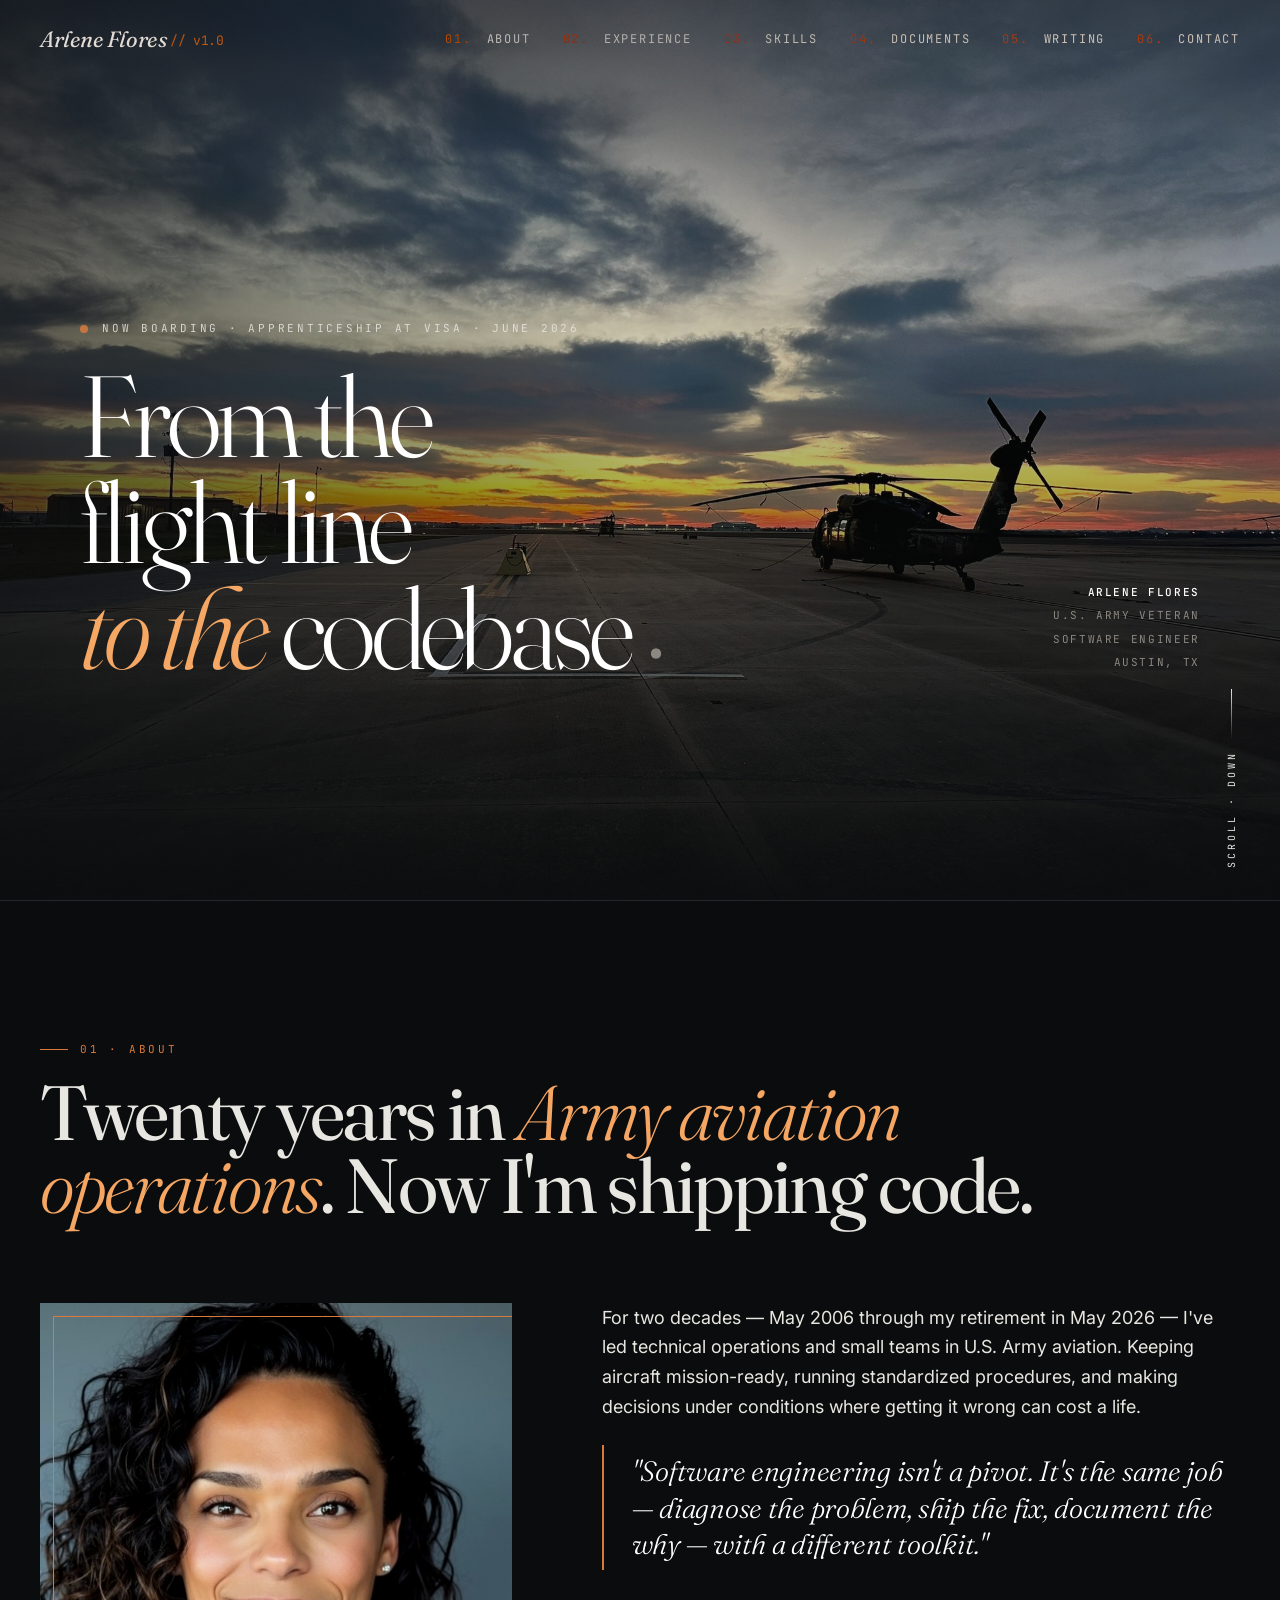
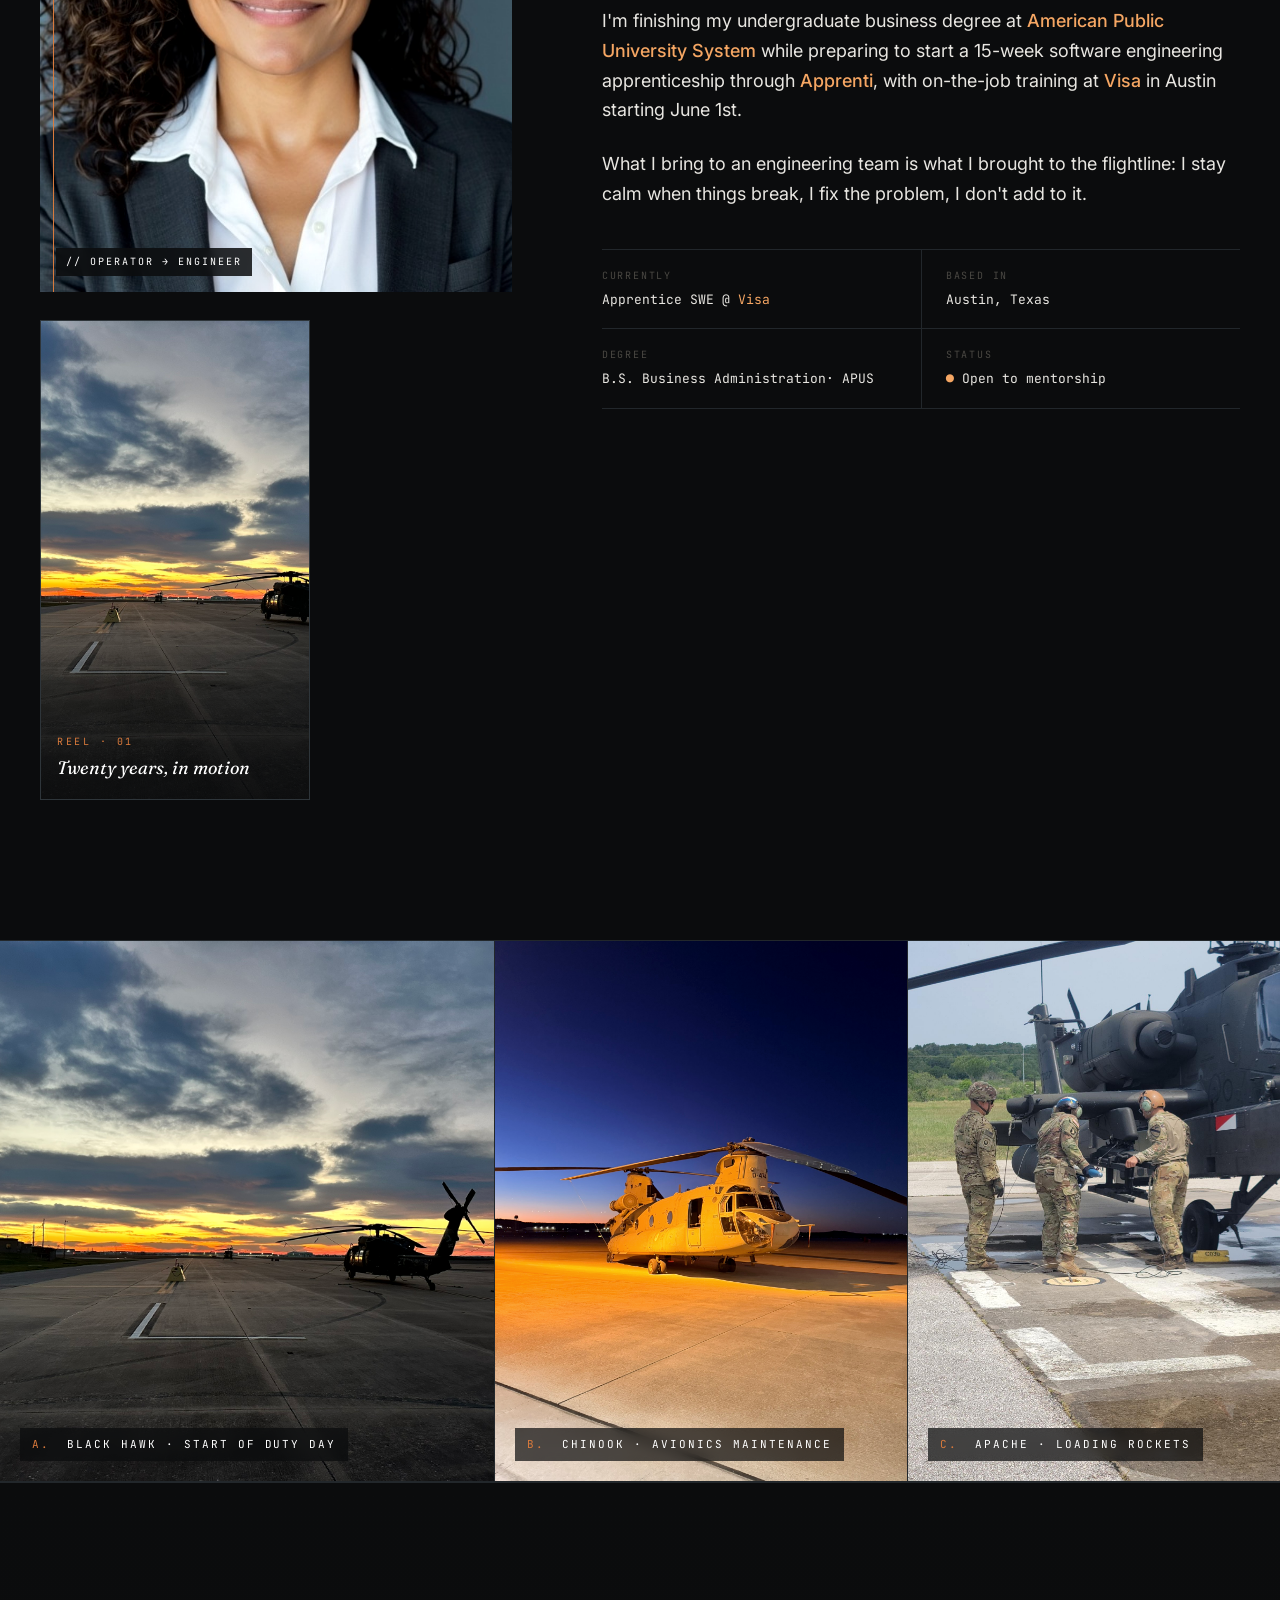
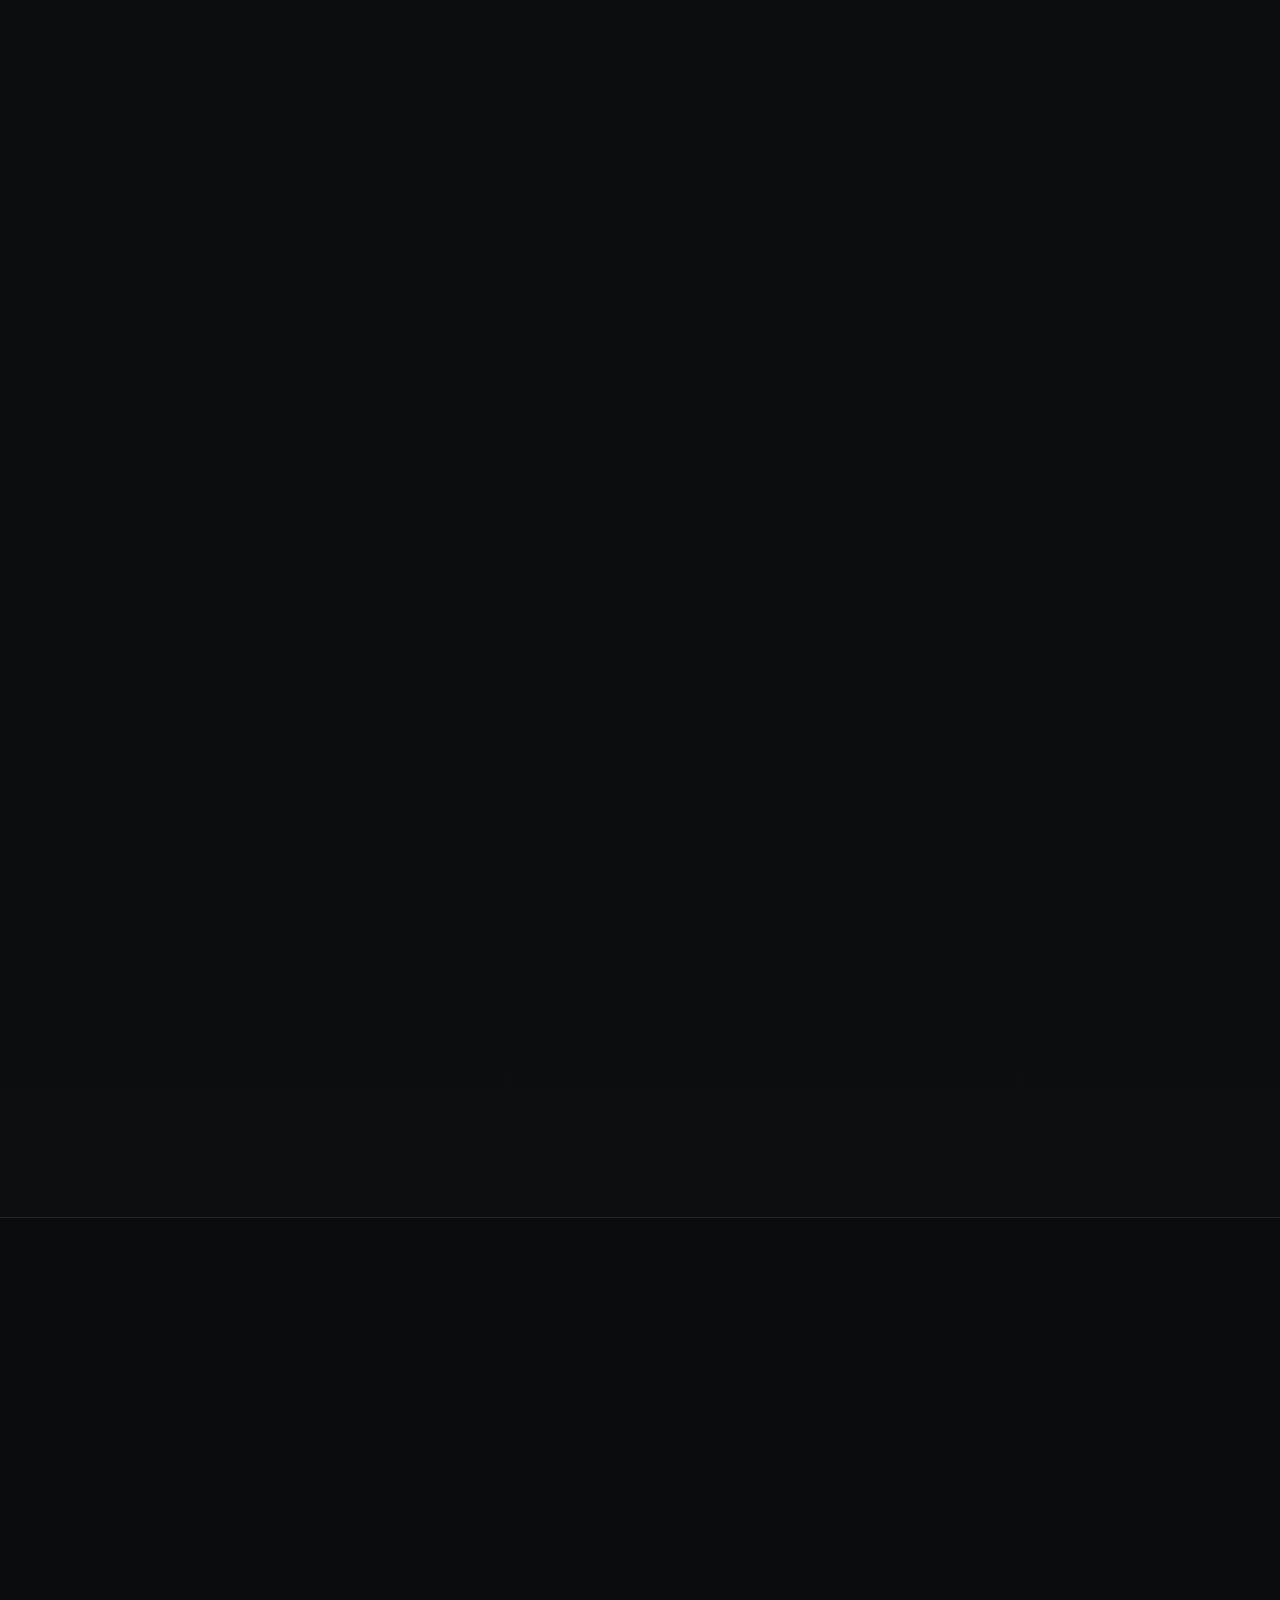
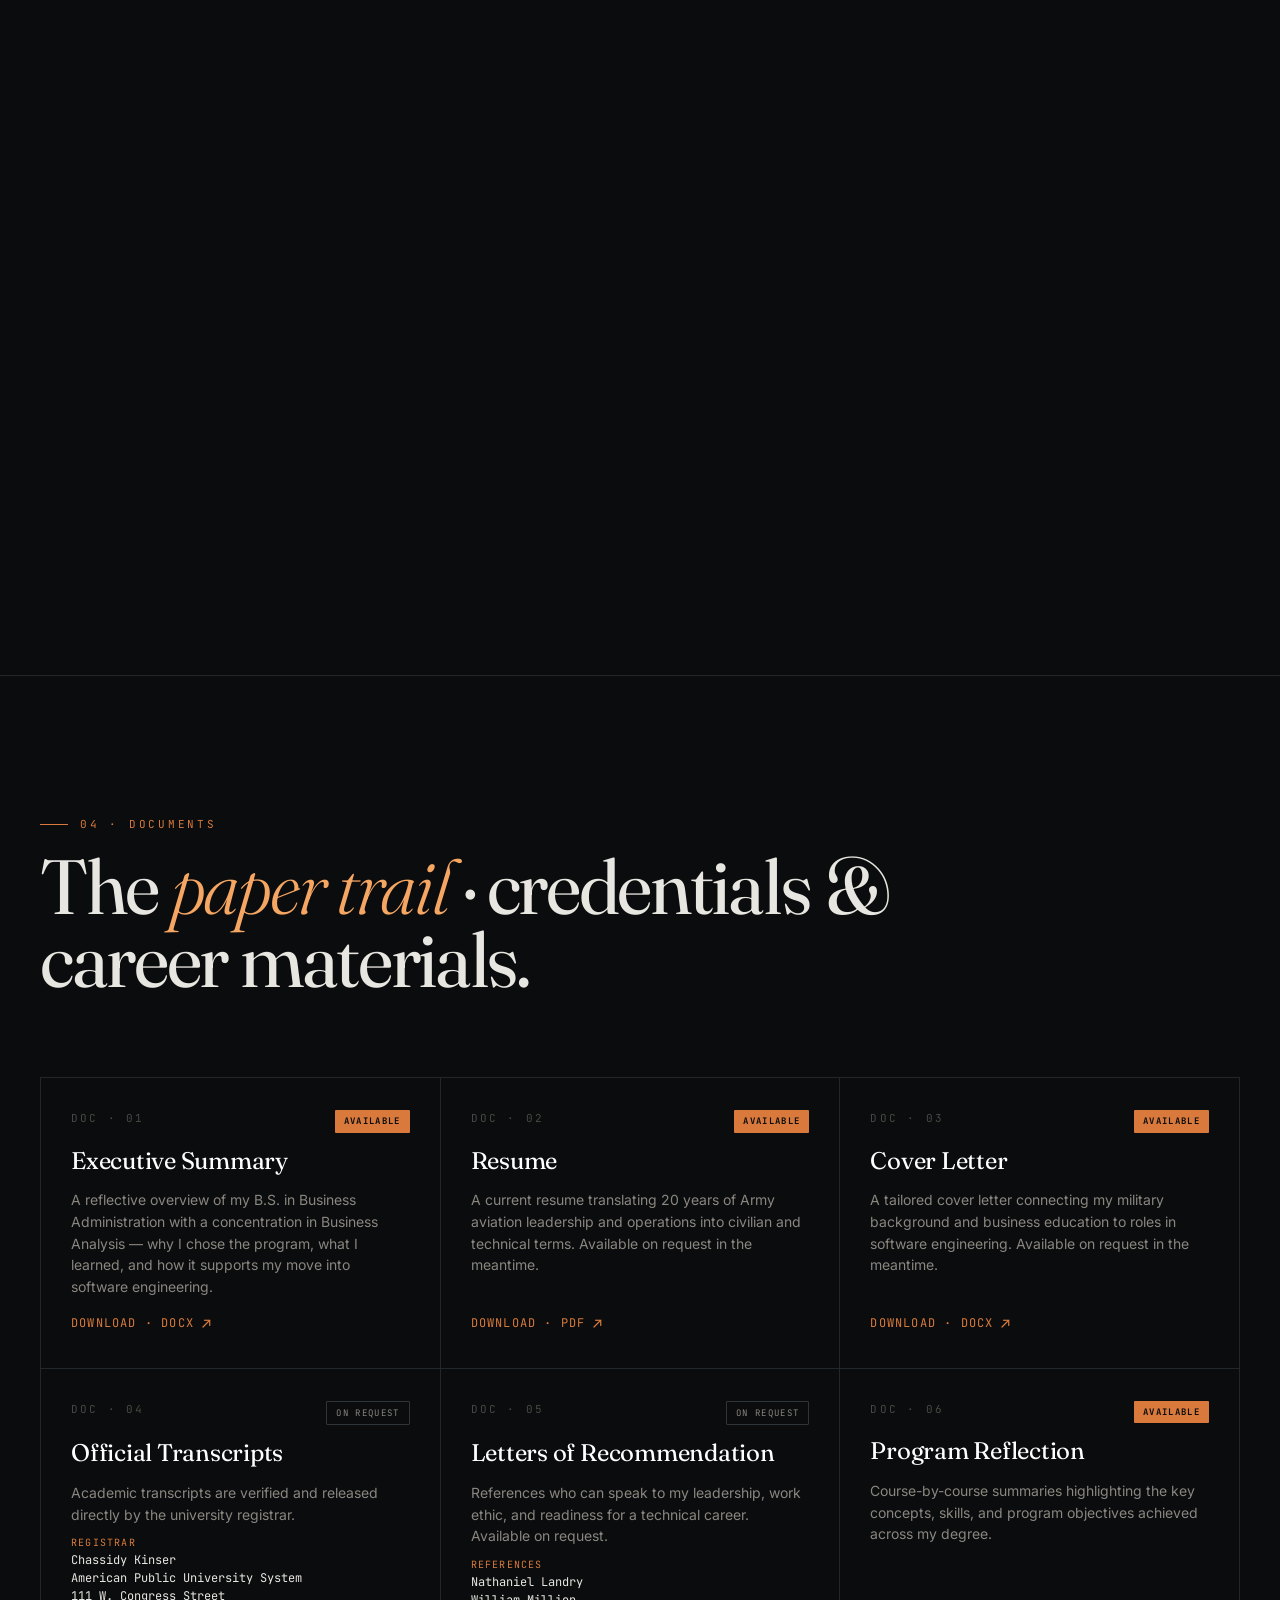
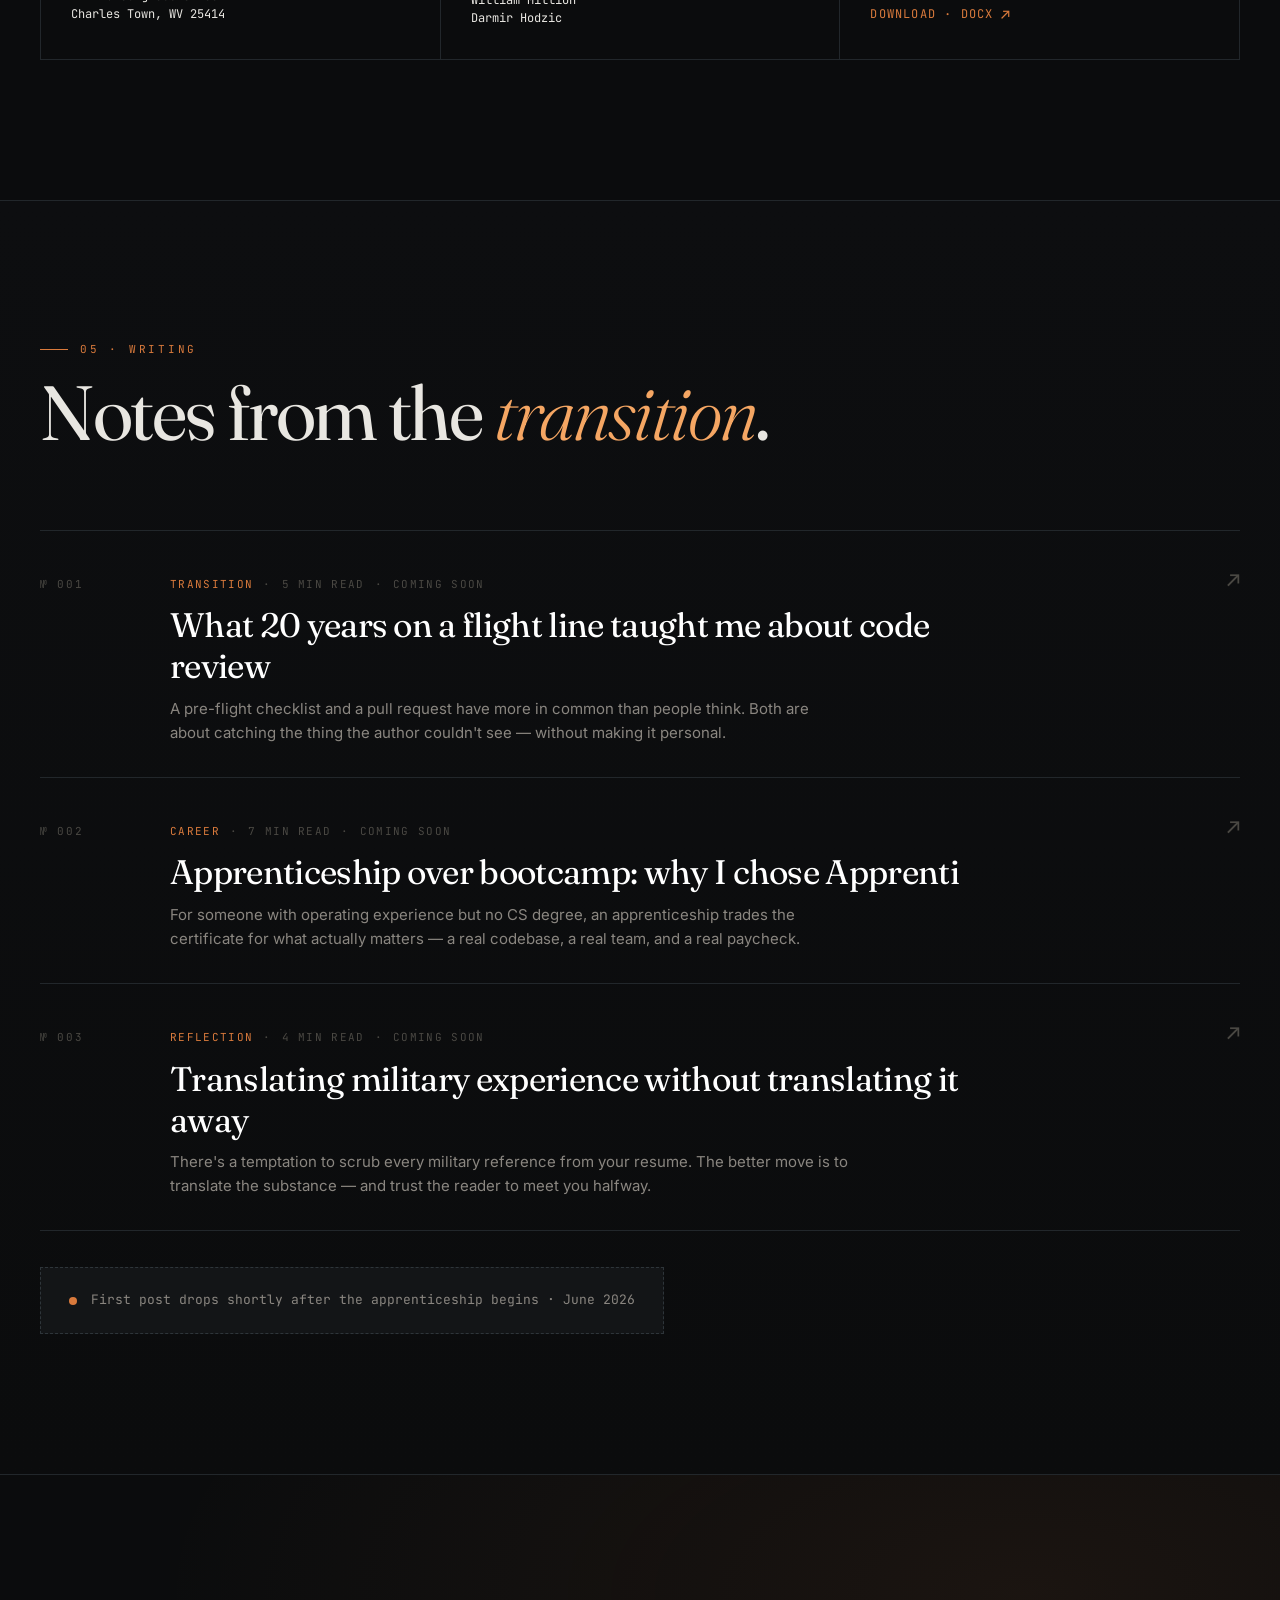
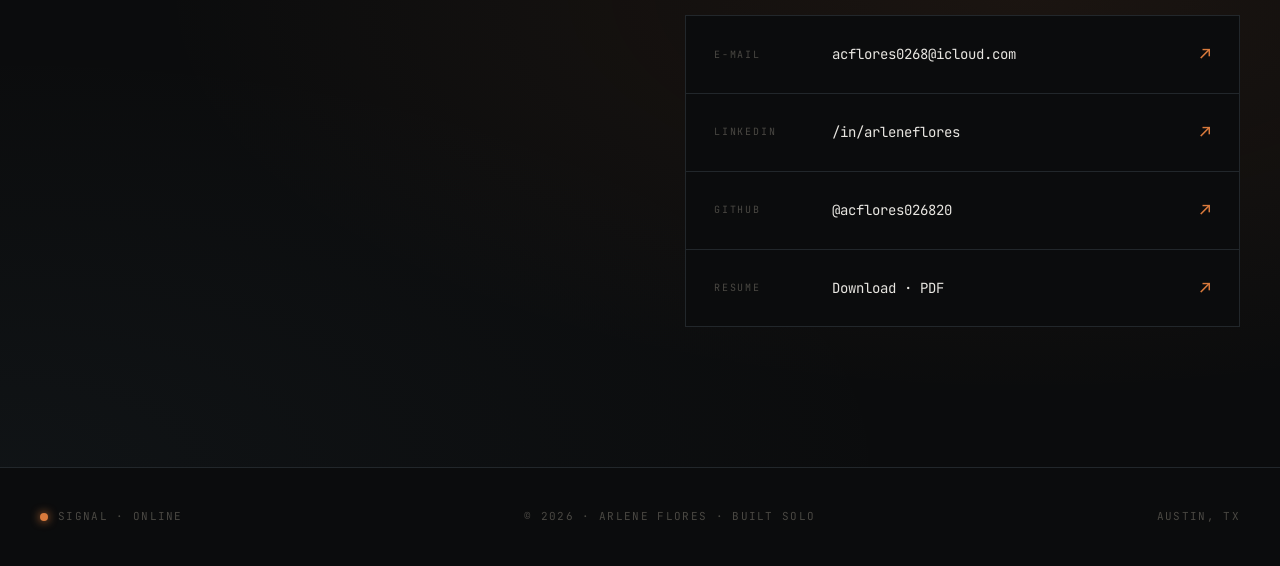
==== index.html @ 786a1506 "Fix spelling error in Chinook avionics label Corrected the spelling of 'Maintenance' in the Chinook " ====
<!DOCTYPE html>
<html lang="en">
<head>
<meta charset="UTF-8" />
<meta name="viewport" content="width=device-width, initial-scale=1.0" />
<title>Arlene Flores — From flight line to engineering</title>
<meta name="description" content="Veteran transitioning from 20 years of Army aviation operations into software engineering. Apprenticing at Visa." />
<link rel="preconnect" href="https://fonts.googleapis.com" />
<link rel="preconnect" href="https://fonts.gstatic.com" crossorigin />
<link href="https://fonts.googleapis.com/css2?family=JetBrains+Mono:wght@300;400;500;700&family=Fraunces:opsz,wght@9..144,300;9..144,400;9..144,500;9..144,700;9..144,900&family=Inter:wght@300;400;500;600&display=swap" rel="stylesheet" />
<style>
  :root {
    --bg: #0b0c0d;
    --bg-elev: #131517;
    --bg-card: #181b1e;
    --line: #22272b;
    --line-bright: #2e353a;
    --text: #e8e6e1;
    --text-dim: #8a8680;
    --text-faint: #4a4843;
    --accent: #d97a3c;
    --accent-warm: #f5a663;
    --accent-cool: #6b9bb8;
    --signal: #c8b572;
    --mono: 'JetBrains Mono', ui-monospace, monospace;
    --serif: 'Fraunces', Georgia, serif;
    --sans: 'Inter', system-ui, sans-serif;
  }

  * { box-sizing: border-box; margin: 0; padding: 0; }
  html { scroll-behavior: smooth; }
  body {
    background: var(--bg);
    color: var(--text);
    font-family: var(--sans);
    font-size: 16px;
    line-height: 1.6;
    overflow-x: hidden;
    -webkit-font-smoothing: antialiased;
  }

  body::after {
    content: '';
    position: fixed;
    inset: 0;
    pointer-events: none;
    z-index: 200;
    opacity: 0.04;
    mix-blend-mode: overlay;
    background-image: url("data:image/svg+xml,%3Csvg viewBox='0 0 200 200' xmlns='http://www.w3.org/2000/svg'%3E%3Cfilter id='n'%3E%3CfeTurbulence type='fractalNoise' baseFrequency='0.9' numOctaves='3'/%3E%3C/filter%3E%3Crect width='100%25' height='100%25' filter='url(%23n)'/%3E%3C/svg%3E");
  }

  .topbar {
    position: fixed;
    top: 0; left: 0; right: 0;
    padding: 22px 40px;
    z-index: 100;
    display: flex;
    align-items: center;
    justify-content: space-between;
    mix-blend-mode: difference;
    pointer-events: none;
  }
  .topbar > * { pointer-events: auto; }
  .logo {
    font-family: var(--serif);
    font-style: italic;
    font-weight: 400;
    font-size: 22px;
    color: #fff;
    letter-spacing: -0.02em;
    text-decoration: none;
  }
  .logo span { color: var(--accent); font-style: normal; font-family: var(--mono); font-size: 13px; vertical-align: middle; margin-left: 4px; }
  .nav {
    display: flex;
    gap: 32px;
    font-family: var(--mono);
    font-size: 12px;
    letter-spacing: 0.15em;
    text-transform: uppercase;
    counter-reset: nav-counter;
  }
  .nav a {
    color: #fff;
    text-decoration: none;
    transition: opacity 0.2s;
  }
  .nav a::before {
    content: counter(nav-counter, decimal-leading-zero) '. ';
    counter-increment: nav-counter;
    color: var(--accent);
    margin-right: 6px;
  }
  .nav a:hover { opacity: 0.6; }

  .hero {
    position: relative;
    min-height: 100vh;
    overflow: hidden;
    display: flex;
    align-items: flex-end;
  }
  .hero-poster {
    position: absolute;
    inset: 0;
    width: 100%;
    height: 100%;
    object-fit: cover;
    z-index: 1;
  }
  .hero::after {
    content: '';
    position: absolute;
    inset: 0;
    background:
      linear-gradient(180deg, rgba(11,12,13,0.55) 0%, rgba(11,12,13,0.15) 30%, rgba(11,12,13,0.5) 75%, rgba(11,12,13,0.95) 100%),
      linear-gradient(90deg, rgba(11,12,13,0.6) 0%, transparent 50%);
    z-index: 2;
  }
  .hero-content {
    position: relative;
    z-index: 3;
    width: 100%;
    padding: 0 40px 80px;
    display: grid;
    grid-template-columns: 1fr auto;
    gap: 40px;
    align-items: end;
  }
  .hero-eyebrow {
    font-family: var(--mono);
    font-size: 11px;
    letter-spacing: 0.25em;
    text-transform: uppercase;
    color: var(--text);
    margin-bottom: 24px;
    display: flex;
    align-items: center;
    gap: 14px;
    opacity: 0.85;
  }
  .hero-eyebrow .pulse {
    width: 8px; height: 8px; border-radius: 50%;
    background: var(--accent);
    box-shadow: 0 0 0 0 rgba(217,122,60,0.8);
    animation: pulse 2.4s infinite;
  }
  @keyframes pulse {
    0% { box-shadow: 0 0 0 0 rgba(217,122,60,0.7); }
    70% { box-shadow: 0 0 0 14px rgba(217,122,60,0); }
    100% { box-shadow: 0 0 0 0 rgba(217,122,60,0); }
  }

  .hero h1 {
    font-family: var(--serif);
    font-weight: 300;
    font-size: clamp(56px, 9vw, 144px);
    line-height: 0.92;
    letter-spacing: -0.04em;
    color: #fff;
    max-width: 1200px;
  }
  .hero h1 em {
    font-style: italic;
    font-weight: 300;
    color: var(--accent-warm);
  }
  .hero h1 .slash {
    color: var(--text-dim);
    font-family: var(--mono);
    font-weight: 300;
    font-size: 0.55em;
    margin: 0 0.1em;
    vertical-align: 0.18em;
    font-style: normal;
  }

  .hero-meta {
    display: flex;
    flex-direction: column;
    gap: 6px;
    font-family: var(--mono);
    font-size: 11px;
    letter-spacing: 0.15em;
    text-transform: uppercase;
    color: var(--text-dim);
    text-align: right;
    align-self: end;
    padding-bottom: 8px;
  }
  .hero-meta strong { color: #fff; font-weight: 500; }

  .hero-scroll {
    position: absolute;
    bottom: 32px;
    right: 40px;
    z-index: 4;
    font-family: var(--mono);
    font-size: 10px;
    letter-spacing: 0.3em;
    text-transform: uppercase;
    color: var(--text);
    writing-mode: vertical-rl;
    transform: rotate(180deg);
    display: flex;
    align-items: center;
    gap: 12px;
  }
  .hero-scroll::after {
    content: '';
    width: 1px;
    height: 50px;
    background: linear-gradient(to bottom, transparent, var(--text));
    animation: scroll-pulse 2s infinite;
  }
  @keyframes scroll-pulse {
    0%, 100% { opacity: 0.3; transform: scaleY(0.8); }
    50% { opacity: 1; transform: scaleY(1.2); }
  }

  section { position: relative; padding: 140px 40px; }
  .section-num {
    font-family: var(--mono);
    font-size: 11px;
    letter-spacing: 0.25em;
    color: var(--accent);
    text-transform: uppercase;
    margin-bottom: 18px;
    display: flex;
    align-items: center;
    gap: 12px;
  }
  .section-num::before {
    content: '';
    width: 28px; height: 1px;
    background: var(--accent);
  }
  .section-title {
    font-family: var(--serif);
    font-weight: 400;
    font-size: clamp(40px, 6vw, 88px);
    line-height: 0.95;
    letter-spacing: -0.03em;
    margin-bottom: 80px;
    max-width: 1000px;
  }
  .section-title em { font-style: italic; color: var(--accent-warm); font-weight: 300; }

  .about { border-top: 1px solid var(--line); }
  .about-grid {
    display: grid;
    grid-template-columns: 0.85fr 1.15fr;
    gap: 90px;
    align-items: start;
  }
  .about-portrait {
    position: relative;
    aspect-ratio: 4/5;
    overflow: hidden;
  }
  .about-portrait img {
    width: 100%;
    height: 100%;
    object-fit: cover;
    filter: grayscale(0.15) contrast(1.05);
    transition: filter 0.6s ease;
  }
  .about-portrait:hover img {
    filter: grayscale(0) contrast(1);
  }
  .about-portrait::before {
    content: '';
    position: absolute;
    top: -1px; left: -1px; right: -1px; bottom: -1px;
    border: 1px solid var(--accent);
    z-index: 2;
    pointer-events: none;
    transform: translate(14px, 14px);
    transition: transform 0.4s ease;
  }
  .about-portrait:hover::before { transform: translate(0, 0); }
  .portrait-tag {
    position: absolute;
    bottom: 16px;
    left: 16px;
    z-index: 3;
    font-family: var(--mono);
    font-size: 10px;
    letter-spacing: 0.2em;
    text-transform: uppercase;
    color: #fff;
    background: rgba(11,12,13,0.85);
    padding: 6px 10px;
    backdrop-filter: blur(6px);
  }

  .memory-reel {
    position: relative;
    margin-top: 28px;
    aspect-ratio: 9/16;
    max-height: 480px;
    overflow: hidden;
    border: 1px solid var(--line-bright);
    background: #000;
  }
  .memory-reel video {
    width: 100%;
    height: 100%;
    object-fit: cover;
    display: block;
  }
  .memory-reel::after {
    content: '';
    position: absolute;
    inset: 0;
    background: linear-gradient(180deg, transparent 60%, rgba(11,12,13,0.85));
    pointer-events: none;
  }
  .reel-label {
    position: absolute;
    bottom: 16px;
    left: 16px;
    right: 16px;
    z-index: 2;
    display: flex;
    flex-direction: column;
    gap: 4px;
  }
  .reel-num {
    font-family: var(--mono);
    font-size: 10px;
    letter-spacing: 0.25em;
    color: var(--accent);
    text-transform: uppercase;
  }
  .reel-title {
    font-family: var(--serif);
    font-style: italic;
    font-size: 18px;
    color: #fff;
    font-weight: 400;
  }

  .about-prose {
    font-family: var(--sans);
    font-size: 18px;
    line-height: 1.65;
    color: var(--text);
  }
  .about-prose p + p { margin-top: 24px; }
  .about-prose strong {
    color: var(--accent-warm);
    font-weight: 500;
  }
  .pull-quote {
    font-family: var(--serif);
    font-style: italic;
    font-weight: 300;
    font-size: 28px;
    line-height: 1.3;
    color: #fff;
    border-left: 2px solid var(--accent);
    padding: 8px 0 8px 28px;
    margin: 36px 0;
    display: block;
    letter-spacing: -0.01em;
  }

  .about-meta {
    margin-top: 40px;
    display: grid;
    grid-template-columns: repeat(2, 1fr);
    gap: 0;
    border-top: 1px solid var(--line);
  }
  .meta-cell {
    padding: 18px 0;
    border-bottom: 1px solid var(--line);
    font-family: var(--mono);
    font-size: 13px;
  }
  .meta-cell:nth-child(odd) { padding-right: 24px; }
  .meta-cell:nth-child(even) { padding-left: 24px; border-left: 1px solid var(--line); }
  .meta-cell .lbl {
    color: var(--text-faint);
    text-transform: uppercase;
    font-size: 10px;
    letter-spacing: 0.18em;
    display: block;
    margin-bottom: 6px;
  }
  .meta-cell .val { color: var(--text); }
  .meta-cell .val .hi { color: var(--accent-warm); }

  .experience { background: linear-gradient(180deg, var(--bg) 0%, #0d0e10 100%); border-top: 1px solid var(--line); }
  .timeline {
    position: relative;
    max-width: 1200px;
  }
  .timeline::before {
    content: '';
    position: absolute;
    left: 11px;
    top: 8px;
    bottom: 8px;
    width: 1px;
    background: linear-gradient(to bottom, var(--accent) 0%, var(--line-bright) 25%, var(--line-bright) 75%, transparent 100%);
  }
  .tl-item {
    position: relative;
    padding-left: 70px;
    padding-bottom: 64px;
  }
  .tl-item:last-child { padding-bottom: 0; }
  .tl-item::before {
    content: '';
    position: absolute;
    left: 5px;
    top: 8px;
    width: 13px;
    height: 13px;
    border-radius: 50%;
    background: var(--bg);
    border: 2px solid var(--line-bright);
    transition: all 0.3s;
    z-index: 1;
  }
  .tl-item.current::before {
    border-color: var(--accent);
    background: var(--accent);
    box-shadow: 0 0 0 6px rgba(217,122,60,0.18);
  }
  .tl-item:hover::before {
    border-color: var(--accent);
    transform: scale(1.25);
  }
  .tl-date {
    font-family: var(--mono);
    font-size: 12px;
    color: var(--text-faint);
    letter-spacing: 0.12em;
    margin-bottom: 8px;
    display: flex;
    align-items: center;
    gap: 12px;
  }
  .tl-date .now {
    background: var(--accent);
    color: var(--bg);
    padding: 2px 10px;
    font-weight: 700;
    font-size: 10px;
    letter-spacing: 0.15em;
  }
  .tl-role {
    font-family: var(--serif);
    font-size: clamp(26px, 3vw, 36px);
    font-weight: 400;
    line-height: 1.15;
    margin-bottom: 6px;
    letter-spacing: -0.02em;
    color: #fff;
  }
  .tl-org {
    font-family: var(--mono);
    font-size: 13px;
    color: var(--accent);
    margin-bottom: 16px;
    letter-spacing: 0.04em;
  }
  .tl-desc {
    font-family: var(--sans);
    font-size: 16px;
    color: var(--text-dim);
    line-height: 1.65;
    max-width: 760px;
  }
  .tl-tags {
    margin-top: 18px;
    display: flex;
    flex-wrap: wrap;
    gap: 8px;
  }
  .tl-tag {
    font-family: var(--mono);
    font-size: 10px;
    letter-spacing: 0.12em;
    text-transform: uppercase;
    padding: 5px 11px;
    border: 1px solid var(--line-bright);
    color: var(--text-dim);
    border-radius: 1px;
  }

  .photo-strip {
    position: relative;
    padding: 0;
    border-top: 1px solid var(--line);
    border-bottom: 1px solid var(--line);
    overflow: hidden;
  }
  .strip-grid {
    display: grid;
    grid-template-columns: 1.2fr 1fr 0.9fr;
    height: 60vh;
    min-height: 400px;
  }
  .strip-cell {
    position: relative;
    overflow: hidden;
    border-right: 1px solid var(--line);
  }
  .strip-cell:last-child { border-right: none; }
  .strip-cell img {
    width: 100%;
    height: 100%;
    object-fit: cover;
    transition: transform 0.8s cubic-bezier(0.2, 0.8, 0.2, 1);
    filter: contrast(1.05) saturate(0.95);
  }
  .strip-cell:hover img { transform: scale(1.04); }
  .strip-label {
    position: absolute;
    bottom: 20px; left: 20px;
    font-family: var(--mono);
    font-size: 11px;
    letter-spacing: 0.18em;
    text-transform: uppercase;
    color: #fff;
    background: rgba(11,12,13,0.7);
    backdrop-filter: blur(6px);
    padding: 8px 12px;
    z-index: 2;
  }
  .strip-label .num { color: var(--accent); margin-right: 8px; }

  .skills { border-top: 1px solid var(--line); }
  .skills-grid {
    display: grid;
    grid-template-columns: repeat(auto-fit, minmax(290px, 1fr));
    gap: 1px;
    background: var(--line);
    border: 1px solid var(--line);
  }
  .skill-card {
    background: var(--bg);
    padding: 36px 32px;
    transition: background 0.3s;
  }
  .skill-card:hover { background: var(--bg-elev); }
  .skill-card .num {
    font-family: var(--mono);
    font-size: 11px;
    color: var(--text-faint);
    letter-spacing: 0.2em;
    margin-bottom: 6px;
  }
  .skill-card h3 {
    font-family: var(--serif);
    font-size: 26px;
    font-weight: 400;
    color: #fff;
    margin-bottom: 22px;
    letter-spacing: -0.01em;
  }
  .skill-card h3 em { color: var(--accent-warm); font-style: italic; }
  .skill-list {
    list-style: none;
    font-family: var(--mono);
    font-size: 13px;
  }
  .skill-list li {
    padding: 10px 0;
    color: var(--text);
    border-bottom: 1px dashed var(--line);
    display: flex;
    justify-content: space-between;
    align-items: center;
    gap: 12px;
  }
  .skill-list li:last-child { border-bottom: none; }
  .skill-list li::before {
    content: '→';
    color: var(--accent);
    margin-right: 10px;
    font-family: var(--sans);
  }
  .skill-list li .name { flex: 1; }
  .skill-bar {
    width: 70px;
    height: 3px;
    background: var(--line-bright);
    overflow: hidden;
    flex-shrink: 0;
  }
  .skill-bar div {
    height: 100%;
    background: var(--accent);
  }

  .writing { border-top: 1px solid var(--line); background: linear-gradient(180deg, #0d0e10 0%, var(--bg) 100%); }
  .post-list { display: flex; flex-direction: column; max-width: 1200px; }
  .post {
    display: grid;
    grid-template-columns: 90px 1fr auto;
    gap: 40px;
    align-items: baseline;
    padding: 32px 0;
    border-top: 1px solid var(--line);
    text-decoration: none;
    color: inherit;
    transition: all 0.3s ease;
  }
  .post:last-of-type { border-bottom: 1px solid var(--line); }
  .post:hover { padding-left: 16px; }
  .post:hover .post-arrow { color: var(--accent); transform: translate(8px, -8px); }
  .post:hover .post-title { color: var(--accent-warm); }
  .post-num {
    font-family: var(--mono);
    font-size: 11px;
    color: var(--text-faint);
    letter-spacing: 0.15em;
  }
  .post-content { max-width: 800px; }
  .post-title {
    font-family: var(--serif);
    font-size: clamp(24px, 3vw, 34px);
    font-weight: 400;
    line-height: 1.2;
    margin-bottom: 10px;
    transition: color 0.25s;
    letter-spacing: -0.02em;
    color: #fff;
  }
  .post-meta {
    font-family: var(--mono);
    font-size: 11px;
    color: var(--text-faint);
    letter-spacing: 0.12em;
    text-transform: uppercase;
    margin-bottom: 12px;
  }
  .post-meta .dot-sep { margin: 0 10px; color: var(--text-faint); }
  .post-meta .tag { color: var(--accent); }
  .post-excerpt {
    font-family: var(--sans);
    font-size: 15px;
    color: var(--text-dim);
    line-height: 1.6;
    max-width: 680px;
  }
  .post-arrow {
    font-family: var(--mono);
    font-size: 22px;
    color: var(--text-faint);
    transition: all 0.3s;
  }

  .blog-soon {
    margin-top: 36px;
    padding: 22px 28px;
    border: 1px dashed var(--line-bright);
    background: var(--bg-elev);
    font-family: var(--mono);
    font-size: 13px;
    color: var(--text-dim);
    display: inline-flex;
    align-items: center;
    gap: 14px;
  }
  .blog-soon .pulse-warm {
    width: 8px; height: 8px; border-radius: 50%;
    background: var(--accent);
    animation: pulse-fade 2.4s infinite;
  }
  @keyframes pulse-fade {
    0%, 100% { opacity: 1; }
    50% { opacity: 0.25; }
  }

  /* ===== DOCUMENTS ===== */
  .documents { border-top: 1px solid var(--line); }
  .docs-grid {
    display: grid;
    grid-template-columns: repeat(auto-fill, minmax(340px, 1fr));
    gap: 1px;
    background: var(--line);
    border: 1px solid var(--line);
  }
  .doc-card {
    background: var(--bg);
    padding: 32px 30px;
    display: flex;
    flex-direction: column;
    gap: 14px;
    text-decoration: none;
    color: inherit;
    transition: background 0.3s;
    position: relative;
    min-height: 220px;
  }
  .doc-card:hover { background: var(--bg-elev); }
  .doc-card.ready:hover .doc-action { color: var(--accent-warm); }
  .doc-card.ready:hover .doc-action .arrow { transform: translate(5px,-5px); }
  .doc-top {
    display: flex;
    align-items: flex-start;
    justify-content: space-between;
    gap: 16px;
  }
  .doc-num {
    font-family: var(--mono);
    font-size: 11px;
    letter-spacing: 0.2em;
    color: var(--text-faint);
  }
  .doc-status {
    font-family: var(--mono);
    font-size: 9px;
    letter-spacing: 0.15em;
    text-transform: uppercase;
    padding: 4px 9px;
    border-radius: 1px;
    white-space: nowrap;
  }
  .doc-status.ready {
    background: var(--accent);
    color: var(--bg);
    font-weight: 700;
  }
  .doc-status.pending {
    border: 1px solid var(--line-bright);
    color: var(--text-dim);
  }
  .doc-title {
    font-family: var(--serif);
    font-size: 24px;
    font-weight: 400;
    color: #fff;
    line-height: 1.2;
    letter-spacing: -0.01em;
  }
  .doc-desc {
    font-family: var(--sans);
    font-size: 14px;
    color: var(--text-dim);
    line-height: 1.55;
    flex: 1;
  }
  .doc-desc .doc-contact {
    display: block;
    margin-top: 8px;
    font-family: var(--mono);
    font-size: 12px;
    color: var(--text);
    line-height: 1.5;
  }
  .doc-desc .doc-contact .ct-label {
    color: var(--accent);
    text-transform: uppercase;
    font-size: 10px;
    letter-spacing: 0.12em;
  }
  .doc-action {
    font-family: var(--mono);
    font-size: 12px;
    letter-spacing: 0.1em;
    text-transform: uppercase;
    color: var(--accent);
    display: flex;
    align-items: center;
    gap: 8px;
    transition: color 0.25s;
  }
  .doc-action .arrow { transition: transform 0.25s; font-size: 15px; }
  .doc-action.muted { color: var(--text-faint); }

  .contact {
    border-top: 1px solid var(--line);
    background-image:
      radial-gradient(ellipse at 80% 20%, rgba(217,122,60,0.08), transparent 60%),
      radial-gradient(ellipse at 0% 100%, rgba(107,155,184,0.05), transparent 50%);
  }
  .contact-wrap {
    display: grid;
    grid-template-columns: 1fr 1fr;
    gap: 90px;
    align-items: center;
  }
  .contact-headline {
    font-family: var(--serif);
    font-size: clamp(44px, 6vw, 84px);
    line-height: 0.95;
    letter-spacing: -0.03em;
    color: #fff;
    font-weight: 300;
  }
  .contact-headline em { font-style: italic; color: var(--accent-warm); font-weight: 300; }
  .contact-sub {
    font-family: var(--sans);
    font-size: 17px;
    color: var(--text-dim);
    margin-top: 28px;
    max-width: 460px;
    line-height: 1.6;
  }

  .contact-links { display: flex; flex-direction: column; gap: 1px; background: var(--line); border: 1px solid var(--line); }
  .contact-link {
    display: flex;
    justify-content: space-between;
    align-items: center;
    padding: 24px 28px;
    background: var(--bg);
    text-decoration: none;
    color: var(--text);
    font-family: var(--mono);
    font-size: 14px;
    transition: all 0.25s;
  }
  .contact-link:hover {
    background: var(--bg-elev);
    padding-left: 36px;
    color: var(--accent-warm);
  }
  .contact-link .lbl {
    color: var(--text-faint);
    font-size: 10px;
    letter-spacing: 0.18em;
    text-transform: uppercase;
    margin-right: 28px;
    min-width: 90px;
  }
  .contact-link .val { flex: 1; }
  .contact-link .arrow {
    color: var(--accent);
    transition: transform 0.25s;
    font-size: 18px;
  }
  .contact-link:hover .arrow { transform: translate(5px, -5px); }

  footer {
    padding: 40px;
    display: flex;
    justify-content: space-between;
    align-items: center;
    font-family: var(--mono);
    font-size: 11px;
    color: var(--text-faint);
    letter-spacing: 0.12em;
    text-transform: uppercase;
    flex-wrap: wrap;
    gap: 16px;
    border-top: 1px solid var(--line);
  }
  footer .signal {
    display: inline-flex;
    align-items: center;
    gap: 10px;
  }
  footer .signal::before {
    content: '';
    width: 8px; height: 8px;
    border-radius: 50%;
    background: var(--accent);
    box-shadow: 0 0 10px var(--accent);
    animation: pulse-fade 2.4s infinite;
  }

  @media (max-width: 900px) {
    .topbar { padding: 18px 24px; }
    .nav { display: none; }
    .hero-content { grid-template-columns: 1fr; padding: 0 24px 60px; }
    .hero-meta { text-align: left; }
    .hero-scroll { display: none; }
    section { padding: 90px 24px; }
    .about-grid, .contact-wrap { grid-template-columns: 1fr; gap: 50px; }
    .strip-grid { grid-template-columns: 1fr; height: auto; }
    .strip-cell { aspect-ratio: 16/10; border-right: none; border-bottom: 1px solid var(--line); }
    .strip-cell:last-child { border-bottom: none; }
    .post { grid-template-columns: 1fr; gap: 10px; }
    .post-arrow { display: none; }
    .meta-cell:nth-child(even) { border-left: none; padding-left: 0; }
    .meta-cell:nth-child(odd) { padding-right: 0; }
    footer { padding: 30px 24px; }
  }

  .reveal {
    opacity: 0;
    transform: translateY(30px);
    transition: opacity 0.8s ease, transform 0.8s ease;
  }
  .reveal.in {
    opacity: 1;
    transform: translateY(0);
  }
</style>
</head>
<body>

<header class="topbar">
  <a href="#top" class="logo">Arlene Flores<span>// v1.0</span></a>
  <nav class="nav">
    <a href="#about">About</a>
    <a href="#experience">Experience</a>
    <a href="#skills">Skills</a>
    <a href="#documents">Documents</a>
    <a href="#writing">Writing</a>
    <a href="#contact">Contact</a>
  </nav>
</header>

<section class="hero" id="top">
  <img class="hero-poster" src="blackhawk.jpeg" alt="UH-60 Blackhawk on the flight line at sunset" />

  <div class="hero-content">
    <div class="hero-left">
      <div class="hero-eyebrow">
        <span class="pulse"></span>
        <span>Now boarding · Apprenticeship at Visa · June 2026</span>
      </div>
      <h1>
        From the<br />
        flight line<br />
        <em>to the</em> codebase<span class="slash">.</span>
      </h1>
    </div>
    <div class="hero-meta">
      <div><strong>ARLENE FLORES</strong></div>
      <div>U.S. Army Veteran</div>
      <div>Software Engineer</div>
      <div>Austin, TX</div>
    </div>
  </div>

  <div class="hero-scroll">Scroll · Down</div>
</section>

<section class="about" id="about">
  <div class="reveal">
    <div class="section-num">01 · About</div>
    <h2 class="section-title">Twenty years in <em>Army aviation operations</em>. Now I'm shipping code.</h2>
  </div>

  <div class="about-grid">
    <div class="reveal">
      <div class="about-portrait">
        <img src="portrait.jpeg" alt="Arlene Flores" />
        <div class="portrait-tag">// Operator → Engineer</div>
      </div>

      <div class="memory-reel">
        <video autoplay muted loop playsinline poster="blackhawk.jpeg">
          <source src="hero-web.mp4" type="video/mp4" />
        </video>
        <div class="reel-label">
          <span class="reel-num">REEL · 01</span>
          <span class="reel-title">Twenty years, in motion</span>
        </div>
      </div>
    </div>

    <div class="reveal">
      <div class="about-prose">
        <p>
          For two decades — May 2006 through my retirement in May 2026 — I've led technical operations and small teams in U.S. Army aviation. Keeping aircraft mission-ready, running standardized procedures, and making decisions under conditions where getting it wrong can cost a life.
        </p>

        <p class="pull-quote">
          "Software engineering isn't a pivot. It's the same job — diagnose the problem, ship the fix, document the why — with a different toolkit."
        </p>

        <p>
          I'm finishing my undergraduate business degree at <strong>American Public University System</strong> while preparing to start a 15-week software engineering apprenticeship through <strong>Apprenti</strong>, with on-the-job training at <strong>Visa</strong> in Austin starting June 1st.
        </p>

        <p>
          What I bring to an engineering team is what I brought to the flightline: I stay calm when things break, I fix the problem, I don't add to it.
        </p>
      </div>

      <div class="about-meta">
        <div class="meta-cell">
          <span class="lbl">Currently</span>
          <span class="val">Apprentice SWE @ <span class="hi">Visa</span></span>
        </div>
        <div class="meta-cell">
          <span class="lbl">Based in</span>
          <span class="val">Austin, Texas</span>
        </div>
        <div class="meta-cell">
          <span class="lbl">Degree</span>
          <span class="val">B.S. Business Administration· APUS</span>
        </div>
        <div class="meta-cell">
          <span class="lbl">Status</span>
          <span class="val"><span class="hi">●</span> Open to mentorship</span>
        </div>
      </div>
    </div>
  </div>
</section>

<div class="photo-strip">
  <div class="strip-grid">
    <div class="strip-cell">
      <img src="blackhawk.jpeg" alt="UH-60 Blackhawk at sunset" />
      <div class="strip-label"><span class="num">A.</span> Black Hawk · Start of duty day</div>
    </div>
    <div class="strip-cell">
      <img src="chinook.jpeg" alt="CH-47 Chinook at twilight" />
      <div class="strip-label"><span class="num">B.</span> Chinook · Avionics Maintenance</div>
    </div>
    <div class="strip-cell">
      <img src="apache.jpeg" alt="Apache helicopter maintenance crew" />
      <div class="strip-label"><span class="num">C.</span> Apache · Loading Rockets</div>
    </div>
  </div>
</div>

<section class="experience" id="experience">
  <div class="reveal">
    <div class="section-num">02 · Experience</div>
    <h2 class="section-title">A <em>twenty-year</em> operating record.</h2>
  </div>

  <div class="timeline reveal">

    <div class="tl-item current">
      <div class="tl-date">June 2026 — Sept 2026 <span class="now">Incoming</span></div>
      <h3 class="tl-role">Software Engineering Apprentice</h3>
      <div class="tl-org">Visa · Military Talent Program (via Apprenti) · Austin, TX</div>
      <p class="tl-desc">
        15-week intensive apprenticeship in Software Engineering. On-the-job training in production payment systems, with a focus on reliability, observability, and the engineering culture that supports global financial infrastructure.
      </p>
      <div class="tl-tags">
        <span class="tl-tag">Apprenticeship</span>
        <span class="tl-tag">Payments</span>
        <span class="tl-tag">Production Support</span>
      </div>
    </div>

    <div class="tl-item">
      <div class="tl-date">2024 — 2026</div>
      <h3 class="tl-role">B.S. Business Administration</h3>
      <div class="tl-org">American Public University System · Capstone in progress</div>
      <p class="tl-desc">
        Completing capstone (BUSN499) alongside coursework in business technology, microeconomics, and critical thinking. Built strong foundations in decision frameworks, business writing, and applied analytics — the connective tissue between engineering work and the business it serves.
      </p>
      <div class="tl-tags">
        <span class="tl-tag">Capstone</span>
        <span class="tl-tag">Business Tech</span>
        <span class="tl-tag">Critical Thinking</span>
      </div>
    </div>

    <div class="tl-item current">
      <div class="tl-date">May 2006 — May 2026 <span class="now">Active</span></div>
      <h3 class="tl-role">Technical Operations &amp; Systems Leadership</h3>
      <div class="tl-org">United States Army · Aviation</div>
      <p class="tl-desc">
        Twenty years leading small technical teams across multiple installations. Responsible for mission-readiness of aircraft systems, training new personnel to standard, and building the documentation and process discipline that lets a team operate consistently when conditions don't cooperate. Retiring May 2026.
      </p>
      <div class="tl-tags">
        <span class="tl-tag">Team Leadership</span>
        <span class="tl-tag">Systems Ops</span>
        <span class="tl-tag">SOP Development</span>
        <span class="tl-tag">Training</span>
        <span class="tl-tag">Quality Control</span>
      </div>
    </div>

  </div>
</section>

<section class="skills" id="skills">
  <div class="reveal">
    <div class="section-num">03 · Skills</div>
    <h2 class="section-title">The <em>toolkit</em> · what I'm fluent in &amp; what I'm building.</h2>
  </div>

  <div class="skills-grid reveal">
    <div class="skill-card">
      <div class="num">01</div>
      <h3>Engineering <em>foundations</em></h3>
      <ul class="skill-list">
        <li><span class="name">Python</span><div class="skill-bar"><div style="width:70%"></div></div></li>
        <li><span class="name">JavaScript / HTML / CSS</span><div class="skill-bar"><div style="width:65%"></div></div></li>
        <li><span class="name">SQL</span><div class="skill-bar"><div style="width:60%"></div></div></li>
        <li><span class="name">Git &amp; version control</span><div class="skill-bar"><div style="width:75%"></div></div></li>
        <li><span class="name">Linux / shell basics</span><div class="skill-bar"><div style="width:65%"></div></div></li>
      </ul>
    </div>

    <div class="skill-card">
      <div class="num">02</div>
      <h3>Process <em>&amp; methodology</em></h3>
      <ul class="skill-list">
        <li><span class="name">SDLC fundamentals</span><div class="skill-bar"><div style="width:80%"></div></div></li>
        <li><span class="name">Agile / Scrum awareness</span><div class="skill-bar"><div style="width:75%"></div></div></li>
        <li><span class="name">Validation &amp; verification</span><div class="skill-bar"><div style="width:90%"></div></div></li>
        <li><span class="name">Technical documentation</span><div class="skill-bar"><div style="width:95%"></div></div></li>
        <li><span class="name">Root-cause analysis</span><div class="skill-bar"><div style="width:90%"></div></div></li>
      </ul>
    </div>

    <div class="skill-card">
      <div class="num">03</div>
      <h3>Operating <em>strengths</em></h3>
      <ul class="skill-list">
        <li><span class="name">Team leadership</span><div class="skill-bar"><div style="width:95%"></div></div></li>
        <li><span class="name">Calm under pressure</span><div class="skill-bar"><div style="width:100%"></div></div></li>
        <li><span class="name">Standardized procedures</span><div class="skill-bar"><div style="width:95%"></div></div></li>
        <li><span class="name">Cross-functional comms</span><div class="skill-bar"><div style="width:85%"></div></div></li>
        <li><span class="name">Mentoring &amp; training</span><div class="skill-bar"><div style="width:90%"></div></div></li>
      </ul>
    </div>

    <div class="skill-card">
      <div class="num">04</div>
      <h3>Currently <em>learning</em></h3>
      <ul class="skill-list">
        <li><span class="name">Production support patterns</span><div class="skill-bar"><div style="width:35%"></div></div></li>
        <li><span class="name">Observability &amp; logging</span><div class="skill-bar"><div style="width:30%"></div></div></li>
        <li><span class="name">Java fundamentals</span><div class="skill-bar"><div style="width:25%"></div></div></li>
        <li><span class="name">Cloud basics (AWS)</span><div class="skill-bar"><div style="width:30%"></div></div></li>
        <li><span class="name">Payment system architecture</span><div class="skill-bar"><div style="width:20%"></div></div></li>
      </ul>
    </div>
  </div>
</section>

<section class="documents" id="documents">
  <div class="reveal">
    <div class="section-num">04 · Documents</div>
    <h2 class="section-title">The <em>paper trail</em> · credentials &amp; career materials.</h2>
  </div>

  <div class="docs-grid reveal">

    <a class="doc-card ready" href="Executive_Summary.docx">
      <div class="doc-top">
        <span class="doc-num">DOC · 01</span>
        <span class="doc-status ready">Available</span>
      </div>
      <div class="doc-title">Executive Summary</div>
      <p class="doc-desc">A reflective overview of my B.S. in Business Administration with a concentration in Business Analysis — why I chose the program, what I learned, and how it supports my move into software engineering.</p>
      <span class="doc-action">Download · DOCX <span class="arrow">↗</span></span>
    </a>

    <a class="doc-card ready" href="Resume.pdf">
      <div class="doc-top">
        <span class="doc-num">DOC · 02</span>
        <span class="doc-status ready">Available</span>
      </div>
      <div class="doc-title">Resume</div>
      <p class="doc-desc">A current resume translating 20 years of Army aviation leadership and operations into civilian and technical terms. Available on request in the meantime.</p>
      <span class="doc-action">Download · PDF <span class="arrow">↗</span></span>
    </a>

    <a class="doc-card ready" href="href="Cover_Letter.dox">
      <div class="doc-top">
        <span class="doc-num">DOC · 03</span>
        <span class="doc-status ready">Available</span>
      </div>
      <div class="doc-title">Cover Letter</div>
      <p class="doc-desc">A tailored cover letter connecting my military background and business education to roles in software engineering. Available on request in the meantime.</p>
      <span class="doc-action">Download · DOCX <span class="arrow">↗</span></span>
    </a>

    <div class="doc-card">
      <div class="doc-top">
        <span class="doc-num">DOC · 04</span>
        <span class="doc-status pending">On request</span>
      </div>
      <div class="doc-title">Official Transcripts</div>
      <p class="doc-desc">Academic transcripts are verified and released directly by the university registrar.
        <span class="doc-contact">
          <span class="ct-label">Registrar</span><br />
          Chassidy Kinser<br />
          American Public University System<br />
          111 W. Congress Street<br />
          Charles Town, WV 25414
        </span>
      </p>
    </div>

    <div class="doc-card">
      <div class="doc-top">
        <span class="doc-num">DOC · 05</span>
        <span class="doc-status pending">On request</span>
      </div>
      <div class="doc-title">Letters of Recommendation</div>
      <p class="doc-desc">References who can speak to my leadership, work ethic, and readiness for a technical career. Available on request.
        <span class="doc-contact">
          <span class="ct-label">References</span><br />
          Nathaniel Landry<br />
          William Million<br />
          Darmir Hodzic
        </span>
      </p>
    </div>

    <a class="doc-card ready" href="href="Program_Reflection.dox">
      <div class="doc-top">
        <span class="doc-num">DOC · 06</span>
        <span class="doc-status ready">Available</span>
      </div>
      <div class="doc-title">Program Reflection</div>
      <p class="doc-desc">Course-by-course summaries highlighting the key concepts, skills, and program objectives achieved across my degree.</p>
      <span class="doc-action">Download · DOCX <span class="arrow">↗</span></span>
    </a>

  </div>
</section>

<section class="writing" id="writing">
  <div class="reveal">
    <div class="section-num">05 · Writing</div>
    <h2 class="section-title">Notes from the <em>transition</em>.</h2>
  </div>

  <div class="post-list reveal">
    <a class="post" href="#">
      <span class="post-num">№ 001</span>
      <div class="post-content">
        <div class="post-meta"><span class="tag">TRANSITION</span><span class="dot-sep">·</span>5 min read<span class="dot-sep">·</span>Coming soon</div>
        <h3 class="post-title">What 20 years on a flight line taught me about code review</h3>
        <p class="post-excerpt">A pre-flight checklist and a pull request have more in common than people think. Both are about catching the thing the author couldn't see — without making it personal.</p>
      </div>
      <span class="post-arrow">↗</span>
    </a>

    <a class="post" href="#">
      <span class="post-num">№ 002</span>
      <div class="post-content">
        <div class="post-meta"><span class="tag">CAREER</span><span class="dot-sep">·</span>7 min read<span class="dot-sep">·</span>Coming soon</div>
        <h3 class="post-title">Apprenticeship over bootcamp: why I chose Apprenti</h3>
        <p class="post-excerpt">For someone with operating experience but no CS degree, an apprenticeship trades the certificate for what actually matters — a real codebase, a real team, and a real paycheck.</p>
      </div>
      <span class="post-arrow">↗</span>
    </a>

    <a class="post" href="#">
      <span class="post-num">№ 003</span>
      <div class="post-content">
        <div class="post-meta"><span class="tag">REFLECTION</span><span class="dot-sep">·</span>4 min read<span class="dot-sep">·</span>Coming soon</div>
        <h3 class="post-title">Translating military experience without translating it away</h3>
        <p class="post-excerpt">There's a temptation to scrub every military reference from your resume. The better move is to translate the substance — and trust the reader to meet you halfway.</p>
      </div>
      <span class="post-arrow">↗</span>
    </a>
  </div>

  <div class="blog-soon reveal">
    <span class="pulse-warm"></span>
    First post drops shortly after the apprenticeship begins · June 2026
  </div>
</section>

<section class="contact" id="contact">
  <div class="contact-wrap">
    <div class="reveal">
      <div class="section-num">06 · Contact</div>
      <h2 class="contact-headline">Let's <em>talk</em>.</h2>
      <p class="contact-sub">
        Open to mentorship, peer connections in the apprenticeship cohort, and conversations with engineers who've made similar transitions. The inbox is the right door.
      </p>
    </div>

    <div class="contact-links reveal">
      <a class="contact-link" href="mailto:acflores0268@icloud.com">
        <span class="lbl">E-mail</span>
        <span class="val">acflores0268@icloud.com</span>
        <span class="arrow">↗</span>
      </a>
      <a class="contact-link" href="https://linkedin.com" target="_blank" rel="noopener">
        <span class="lbl">LinkedIn</span>
        <span class="val">/in/arleneflores</span>
        <span class="arrow">↗</span>
      </a>
      <a class="contact-link" href="https://github.com" target="_blank" rel="noopener">
        <span class="lbl">GitHub</span>
        <span class="val">@acflores026820</span>
        <span class="arrow">↗</span>
      </a>
      <a class="contact-link" href="#">
        <span class="lbl">Resume</span>
        <span class="val">Download · PDF</span>
        <span class="arrow">↗</span>
      </a>
    </div>
  </div>
</section>

<footer>
  <div class="signal">Signal · Online</div>
  <div>© 2026 · Arlene Flores · Built solo</div>
  <div>Austin, TX</div>
</footer>

<script>
  const io = new IntersectionObserver((entries) => {
    entries.forEach(e => {
      if (e.isIntersecting) {
        e.target.classList.add('in');
        io.unobserve(e.target);
      }
    });
  }, { threshold: 0.12 });
  document.querySelectorAll('.reveal').forEach(el => io.observe(el));
</script>

</body>
</html>
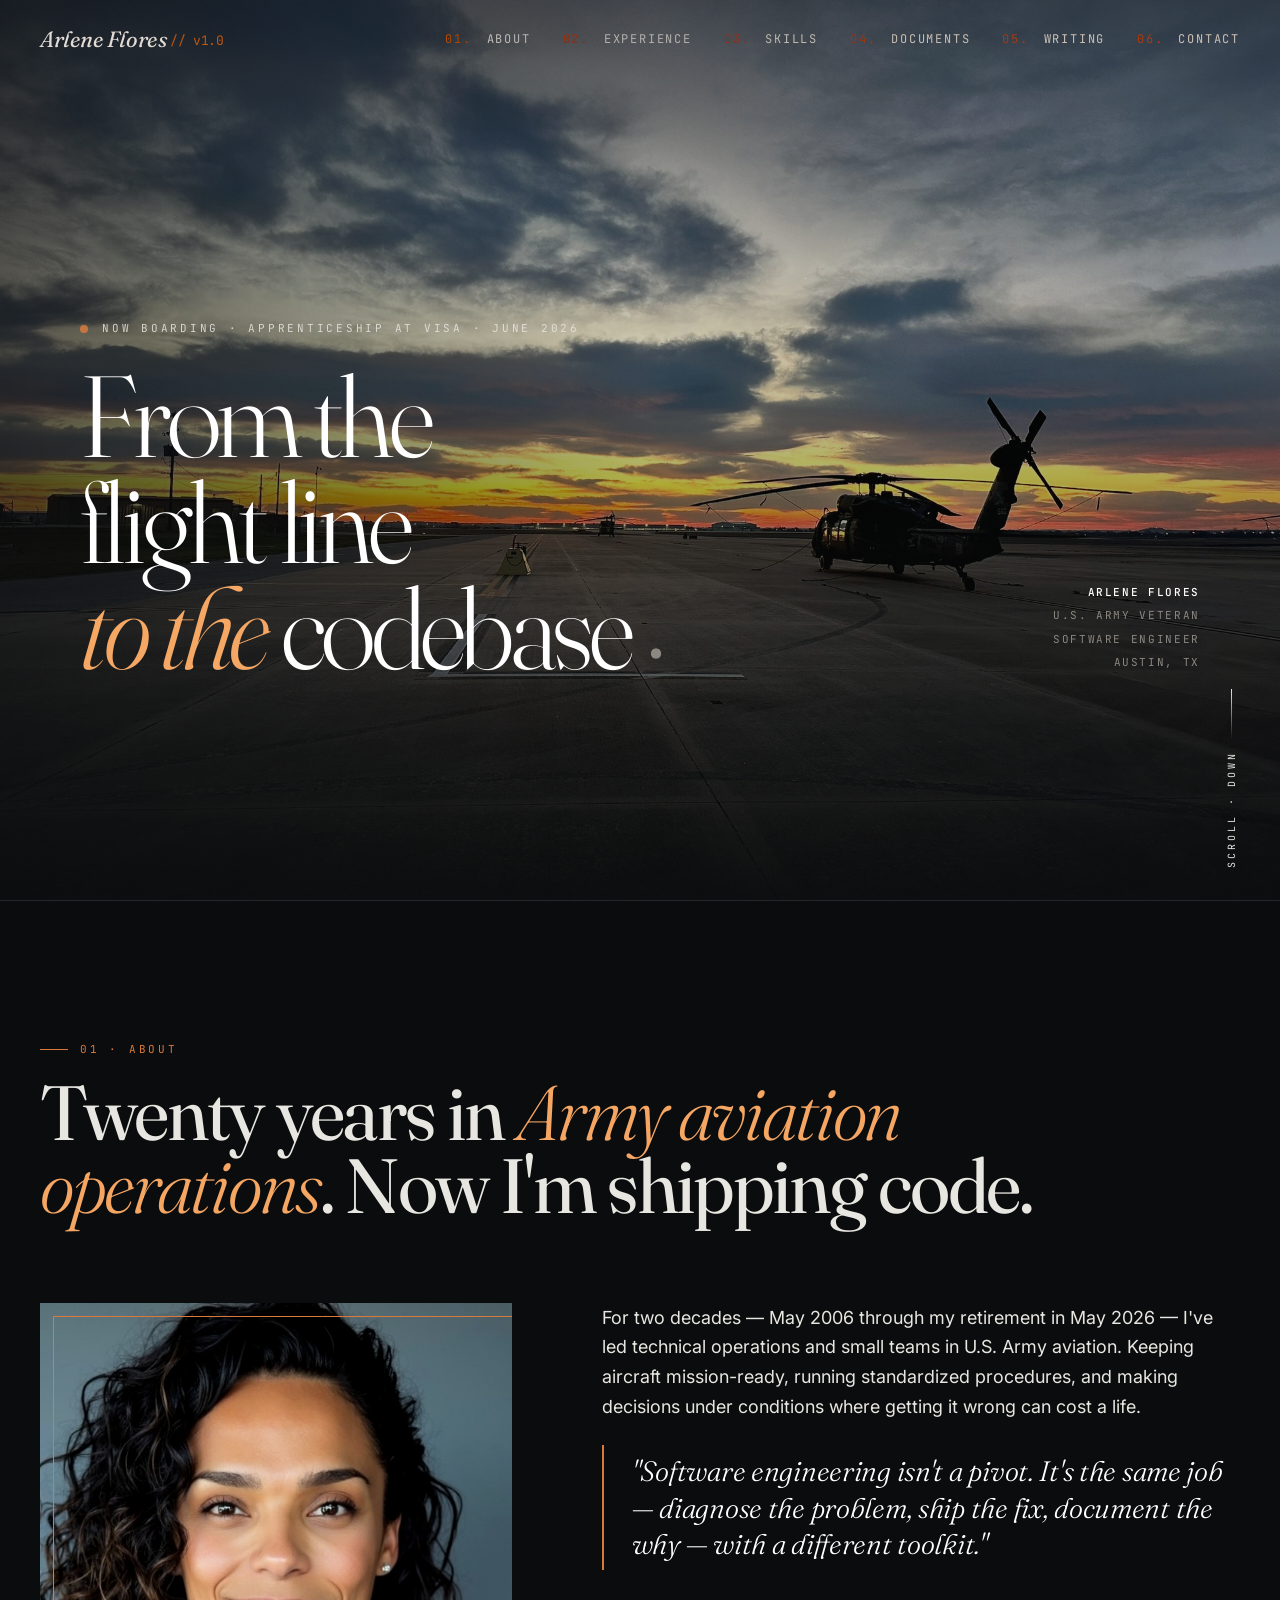
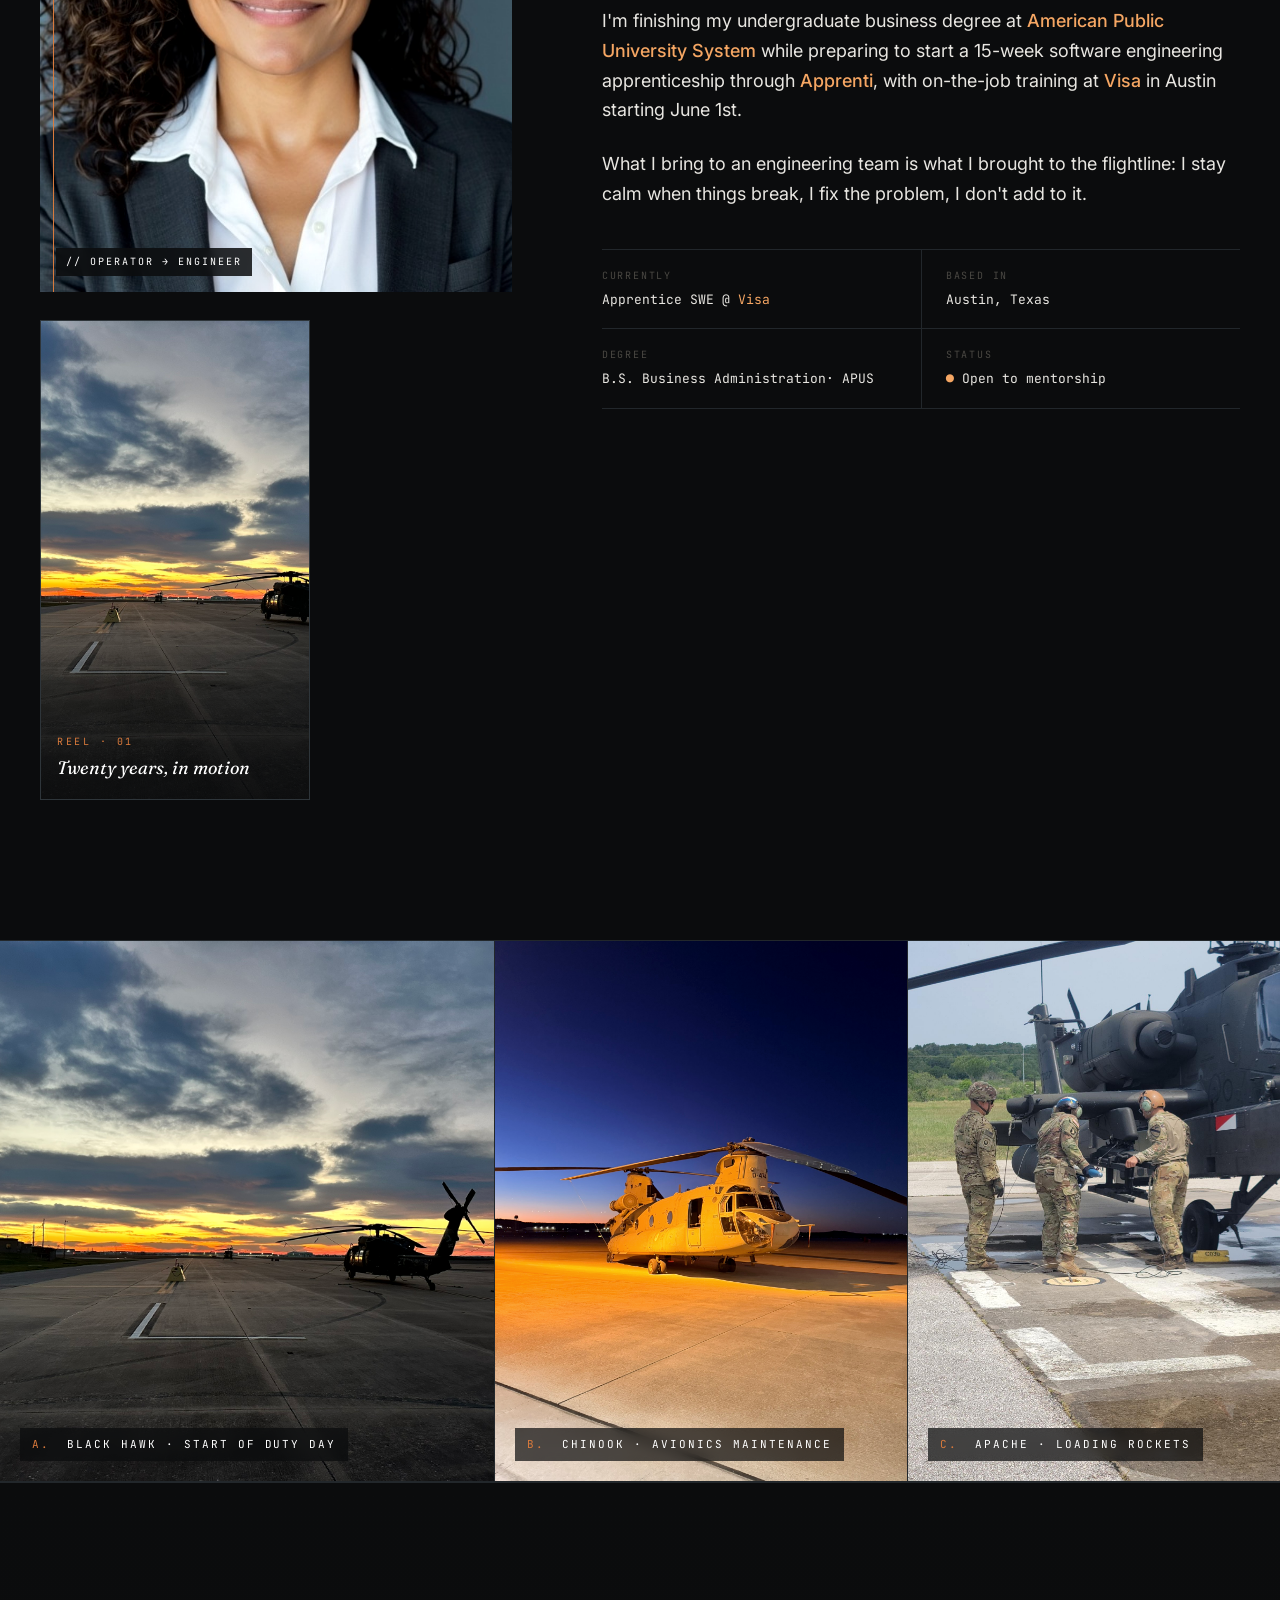
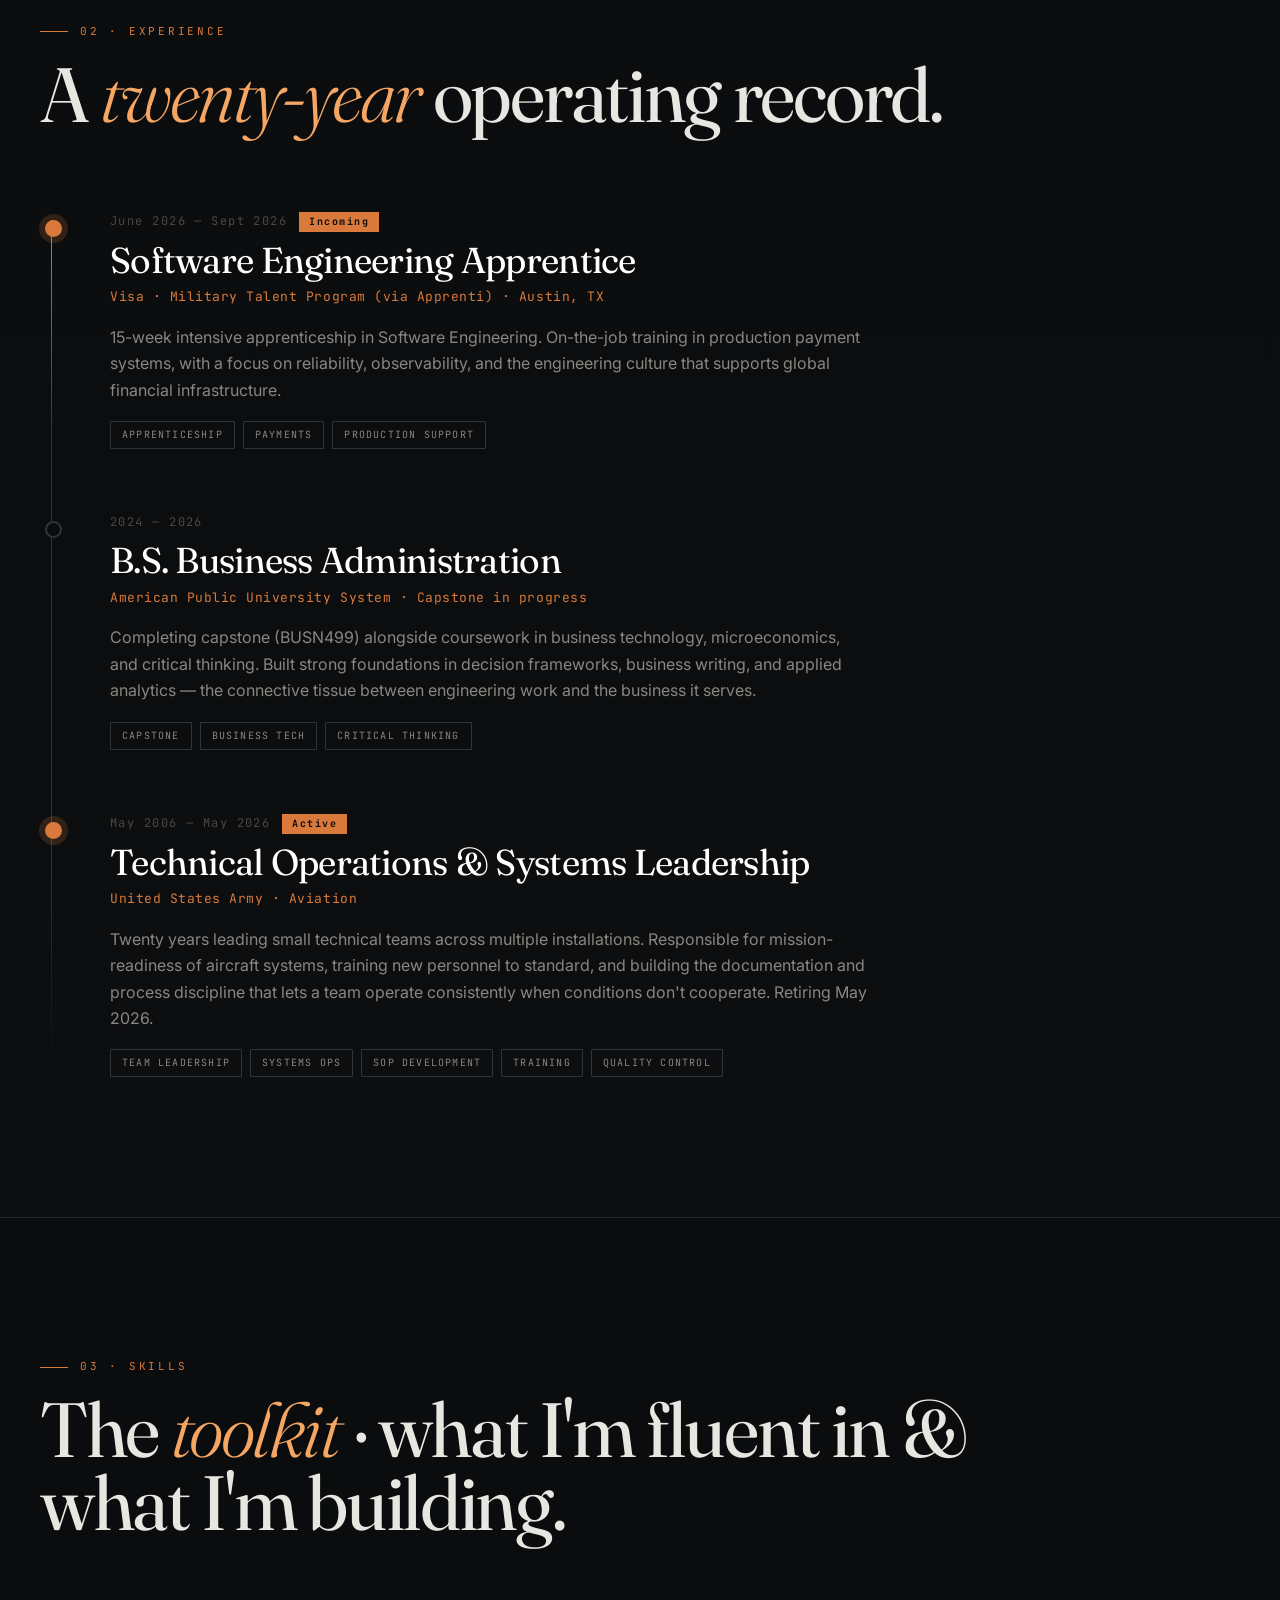
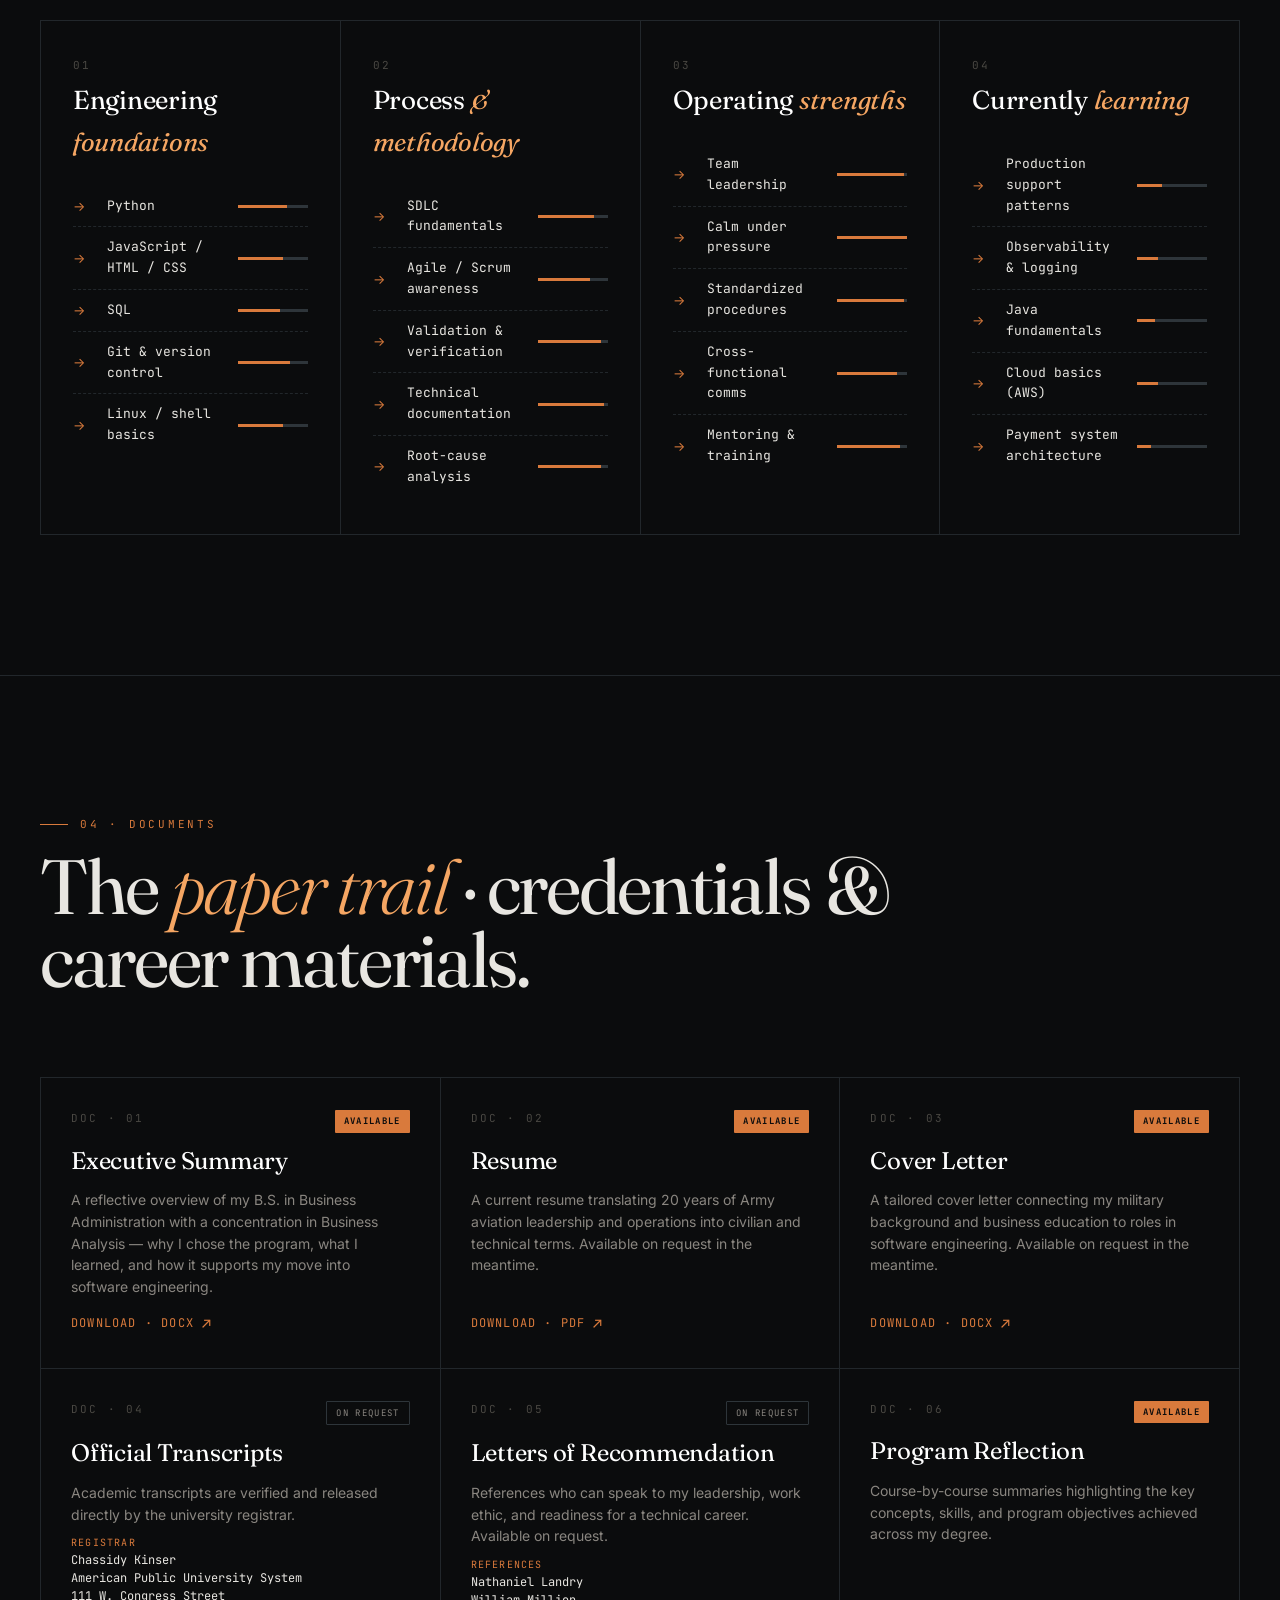
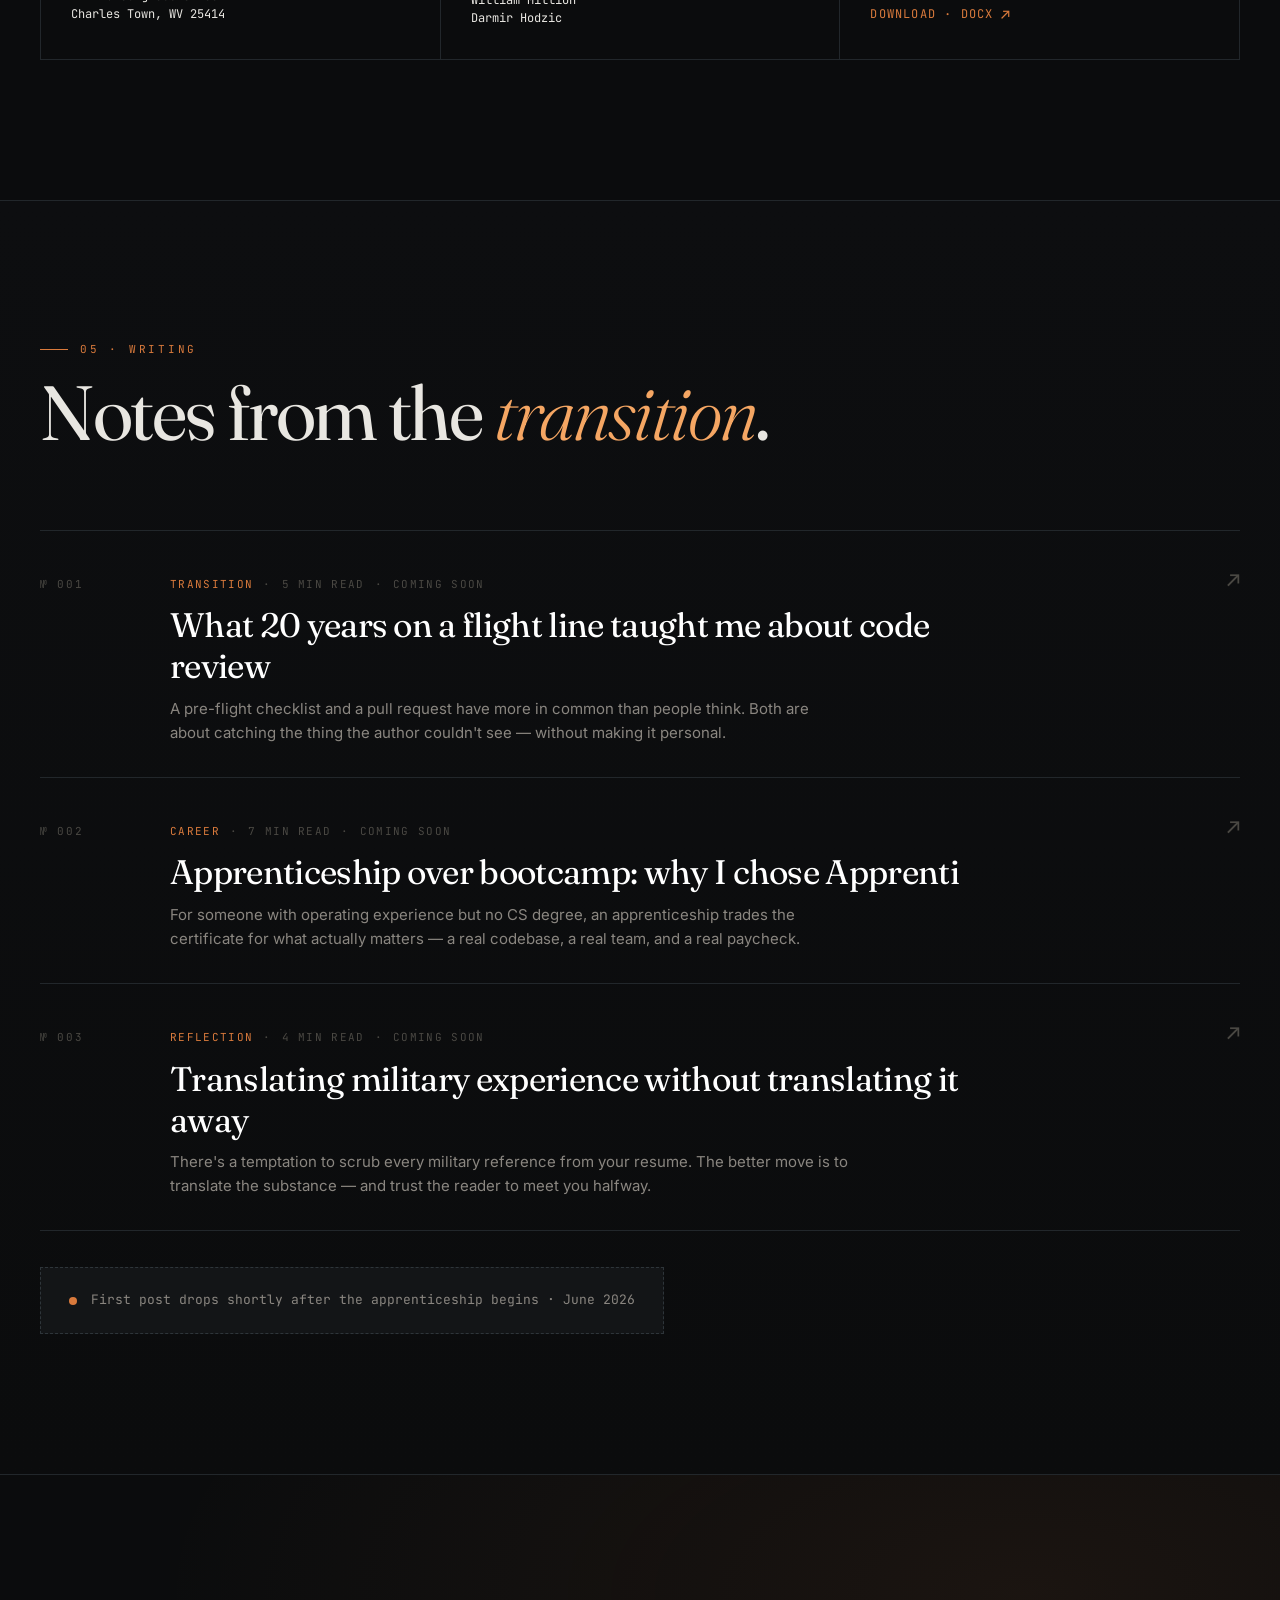
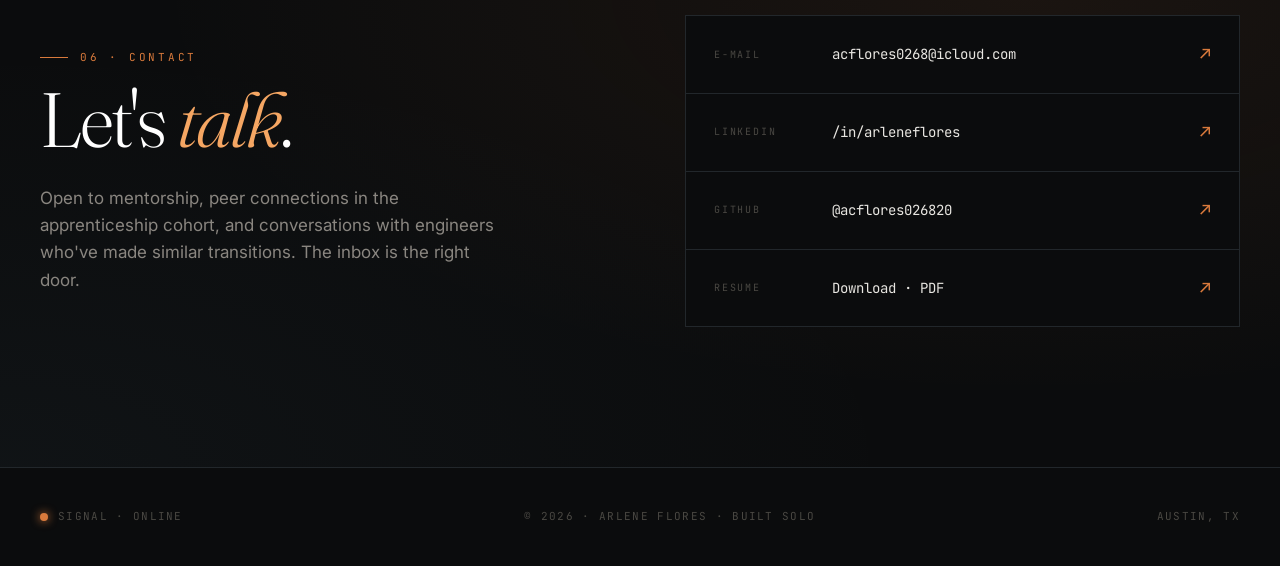
==== commit 6cf904a3: "Fix title spelling from 'flight line' to 'flightline'" ====
--- a/index.html
+++ b/index.html
@@ -3,7 +3,7 @@
 <head>
 <meta charset="UTF-8" />
 <meta name="viewport" content="width=device-width, initial-scale=1.0" />
-<title>Arlene Flores — From flight line to engineering</title>
+<title>Arlene Flores — From flightline to engineering</title>
 <meta name="description" content="Veteran transitioning from 20 years of Army aviation operations into software engineering. Apprenticing at Visa." />
 <link rel="preconnect" href="https://fonts.googleapis.com" />
 <link rel="preconnect" href="https://fonts.gstatic.com" crossorigin />
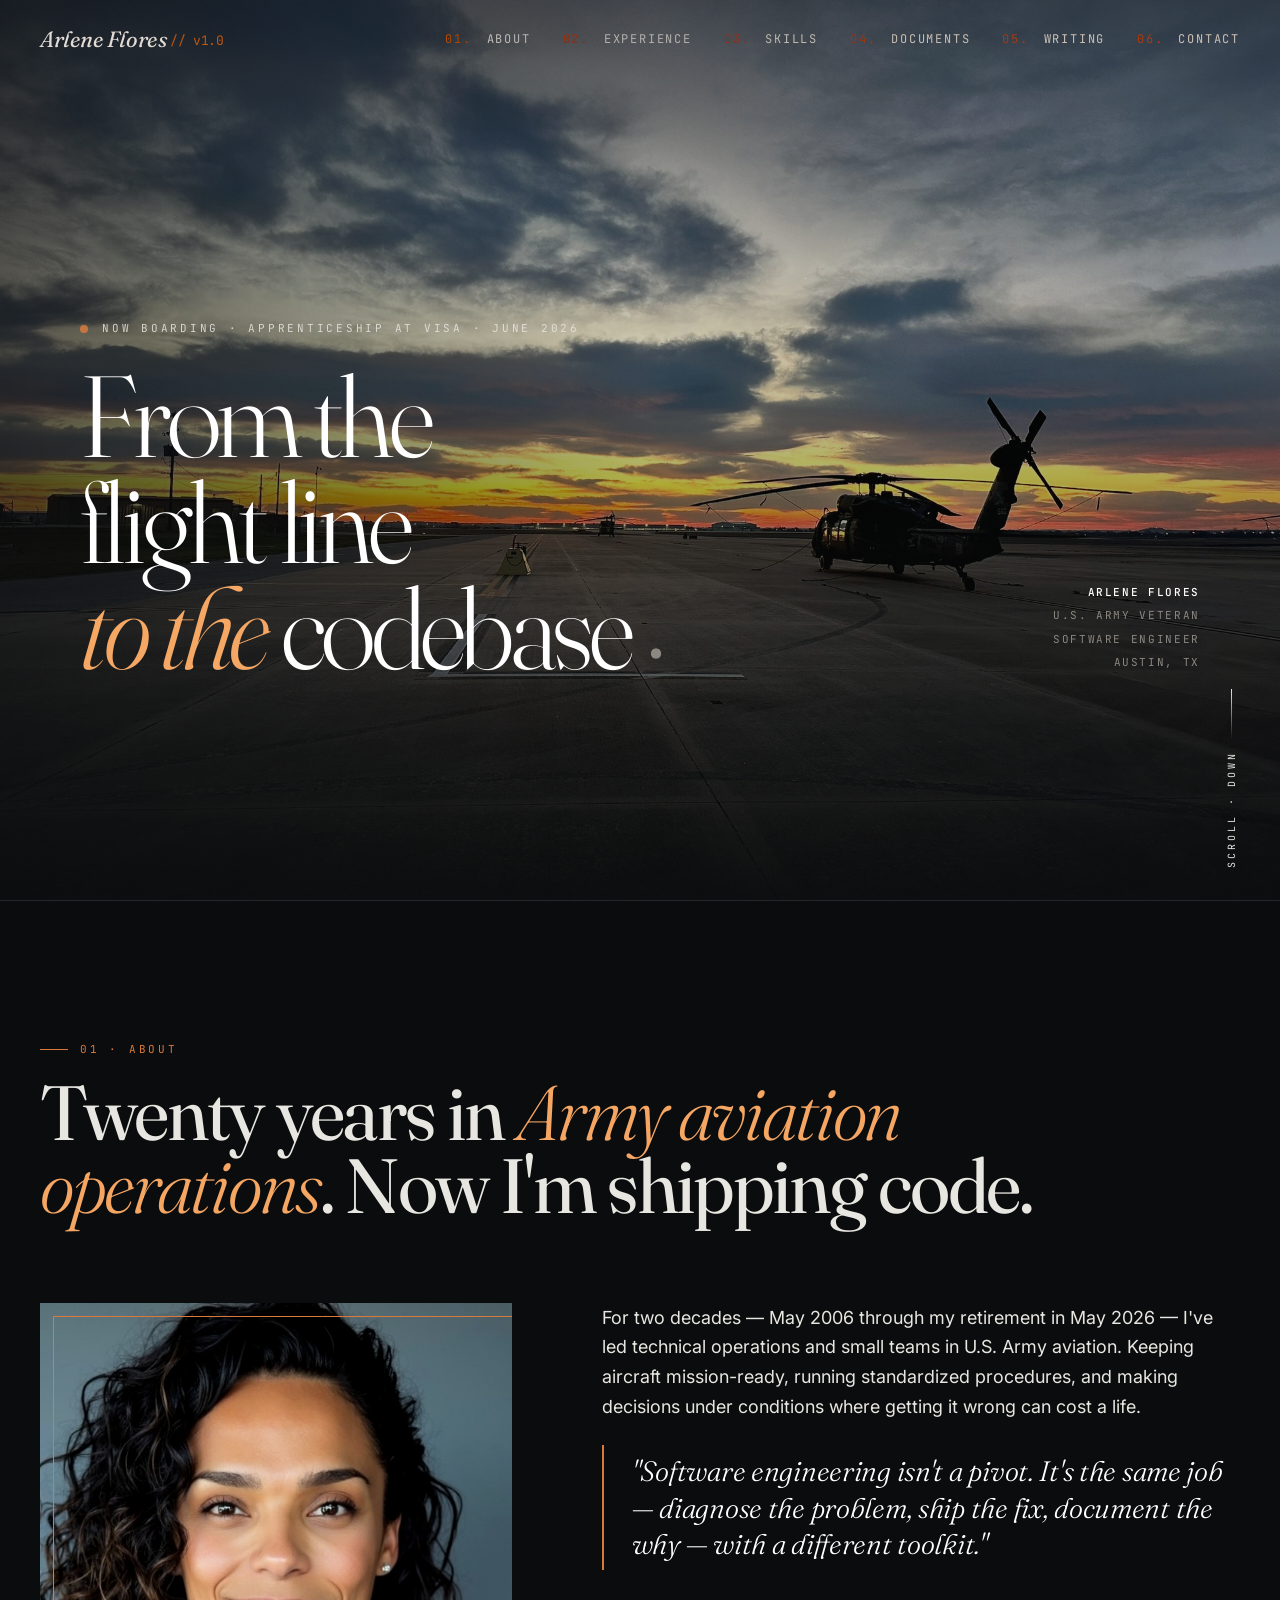
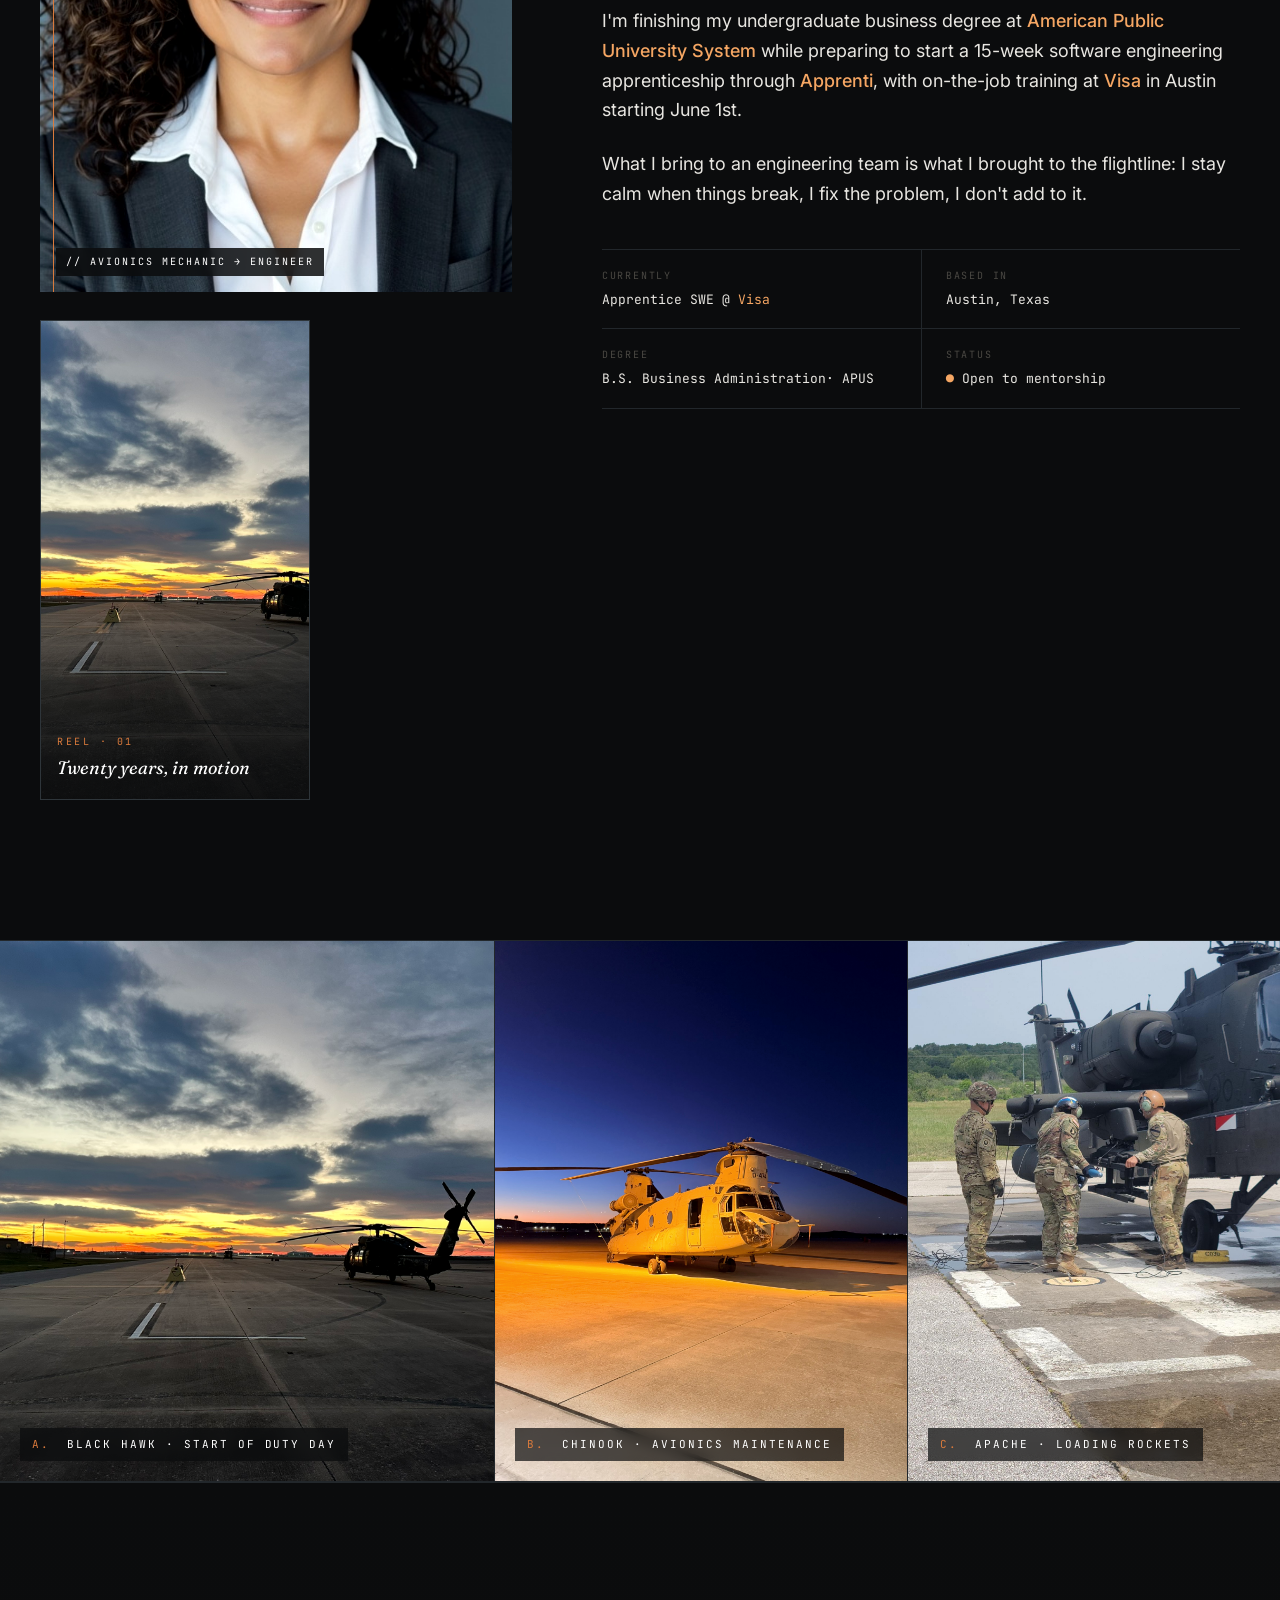
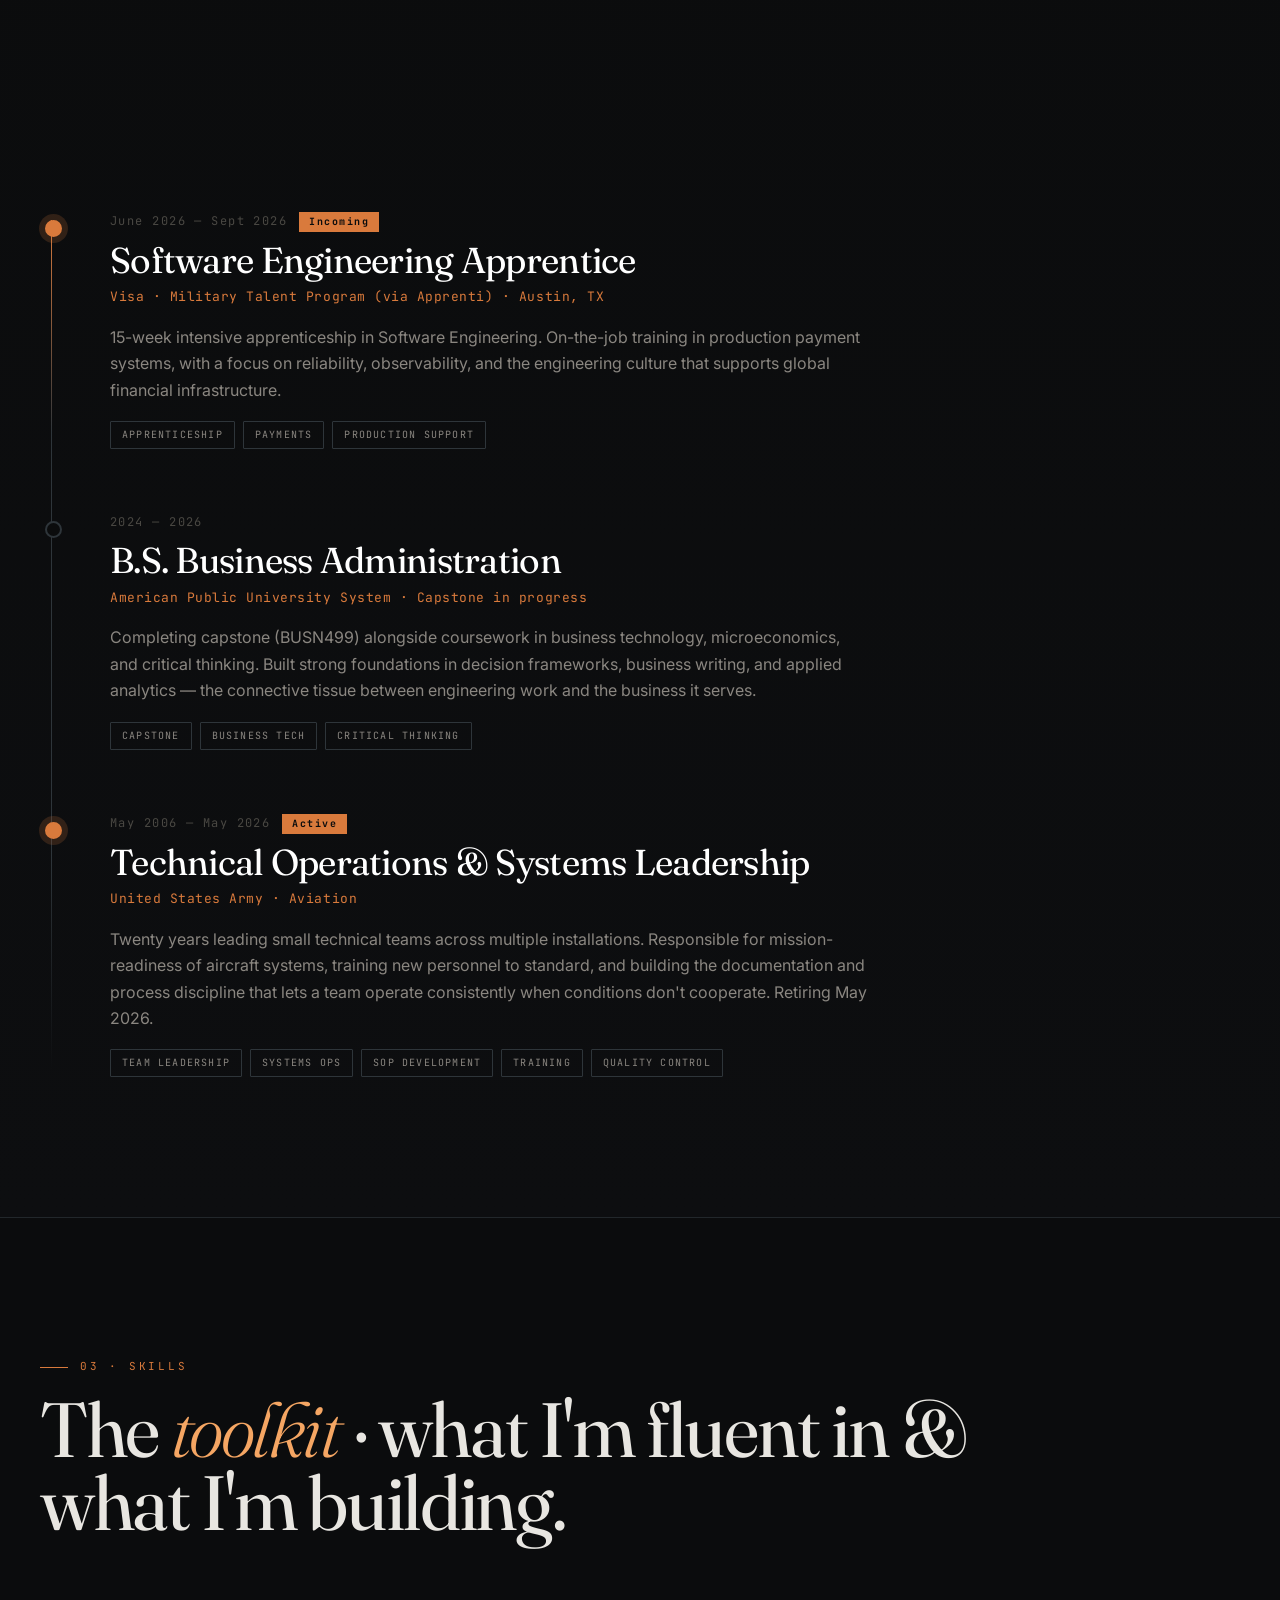
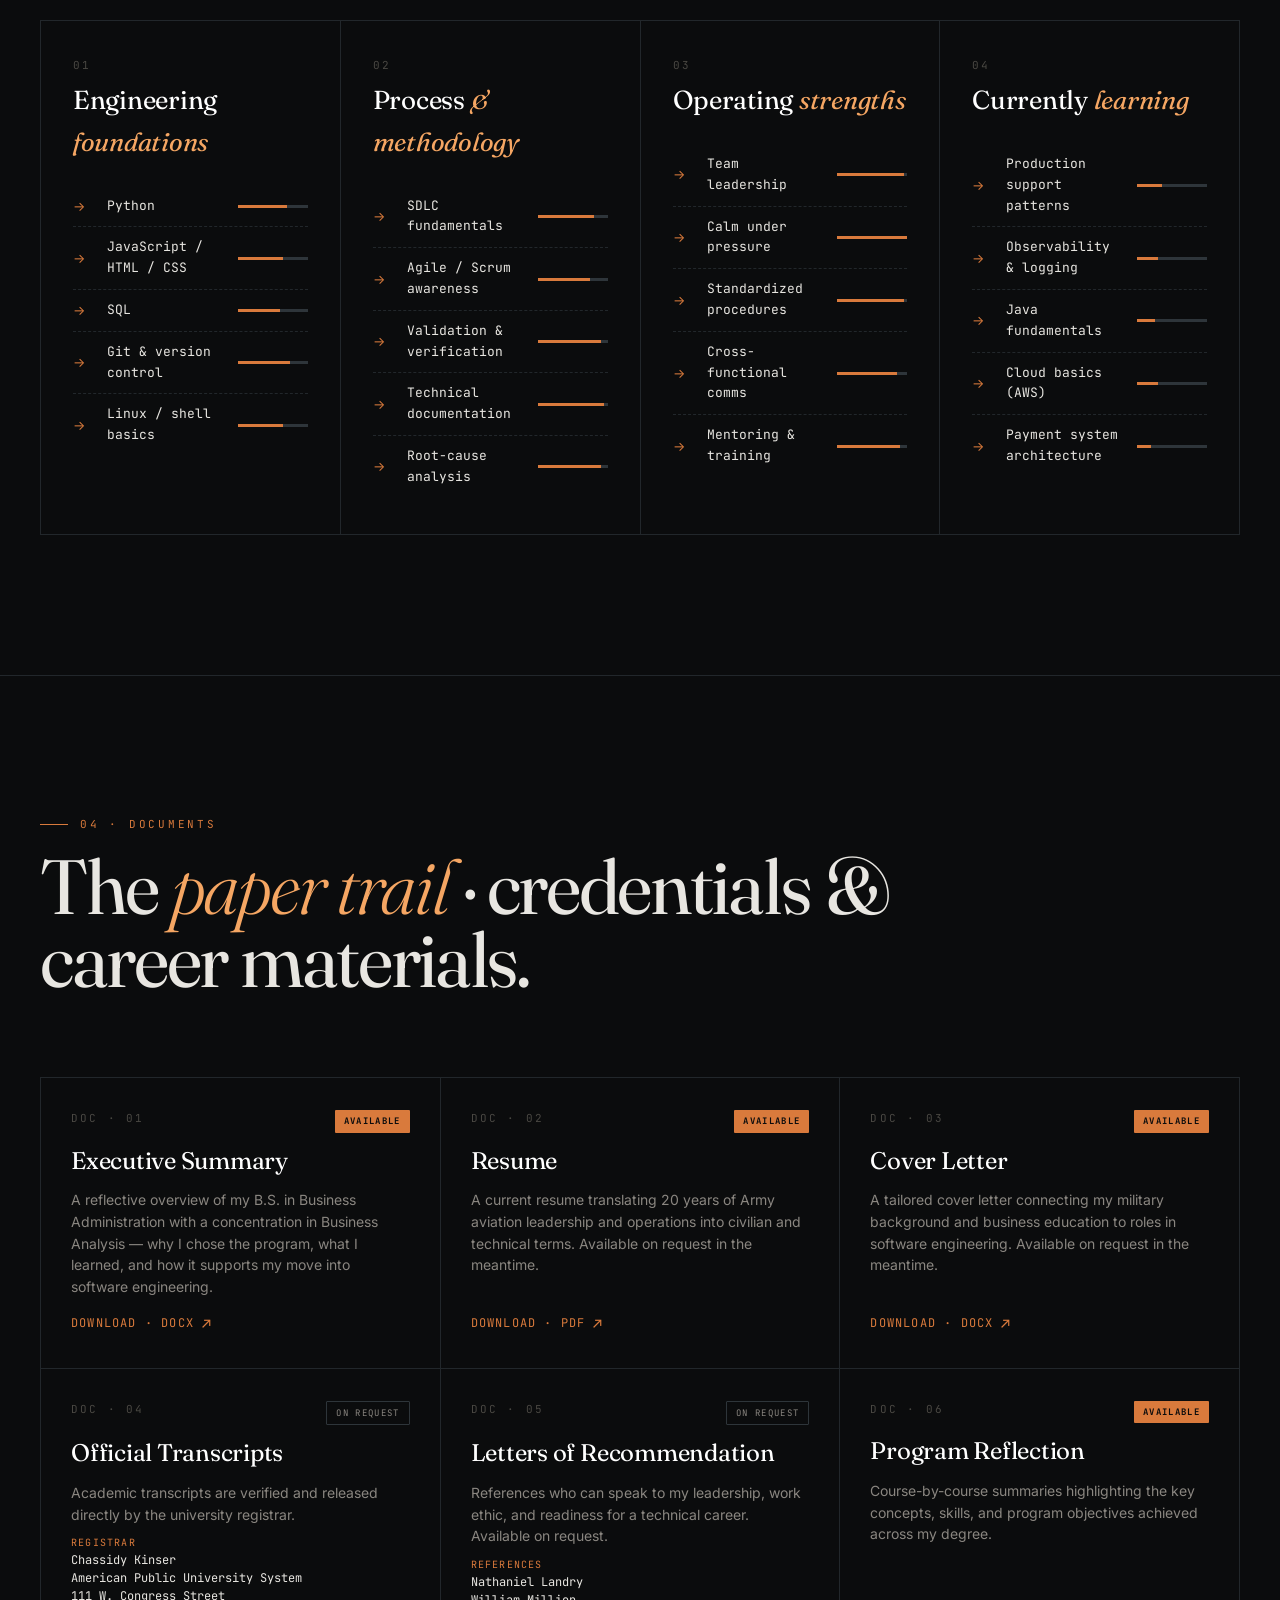
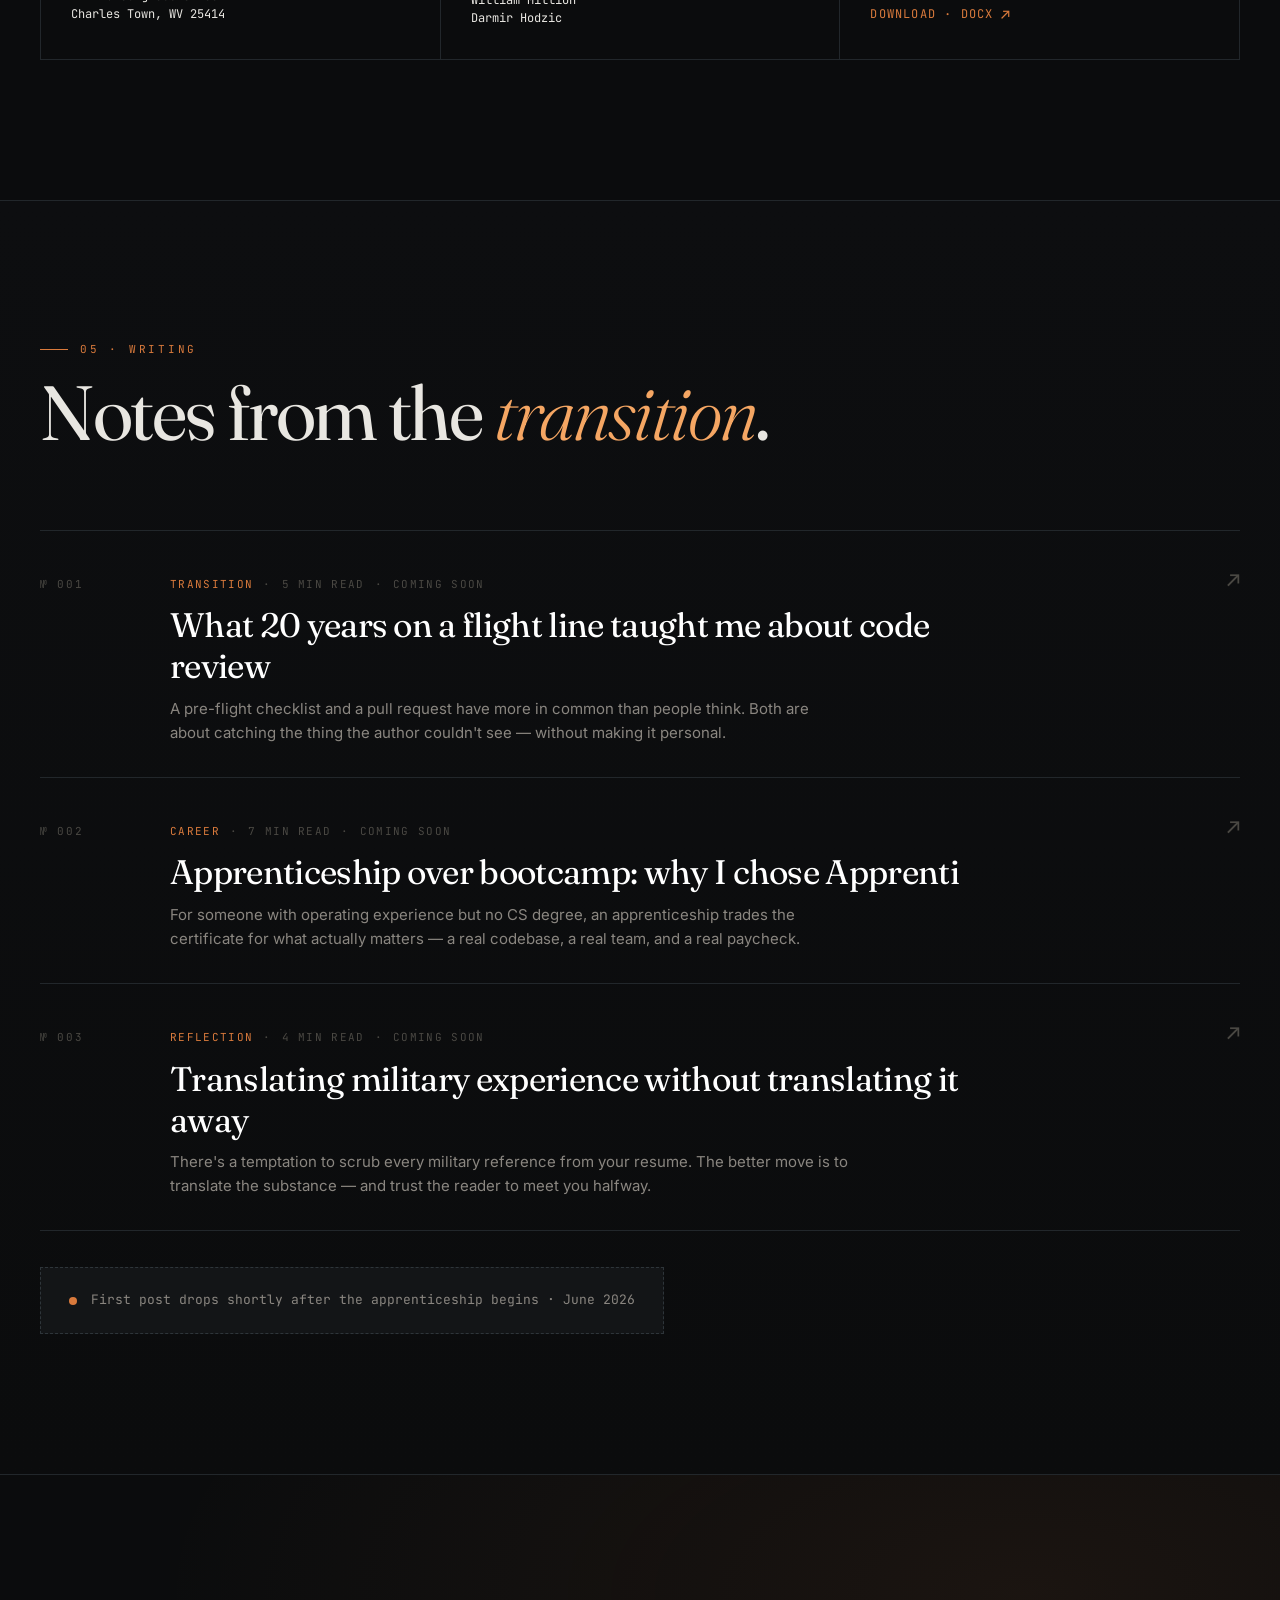
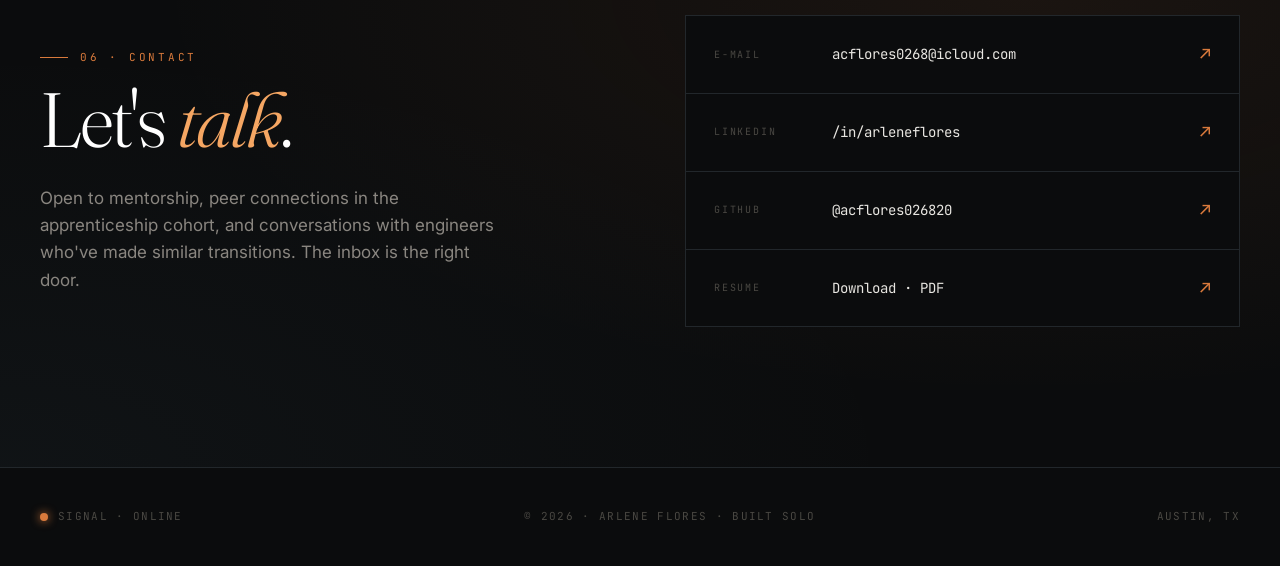
==== commit 1408f386: "Update portrait tag from 'Operator' to 'Avionics Mechanic'" ====
--- a/index.html
+++ b/index.html
@@ -947,7 +947,7 @@
     <div class="reveal">
       <div class="about-portrait">
         <img src="portrait.jpeg" alt="Arlene Flores" />
-        <div class="portrait-tag">// Operator → Engineer</div>
+        <div class="portrait-tag">// Avionics Mechanic → Engineer</div>
       </div>
 
       <div class="memory-reel">
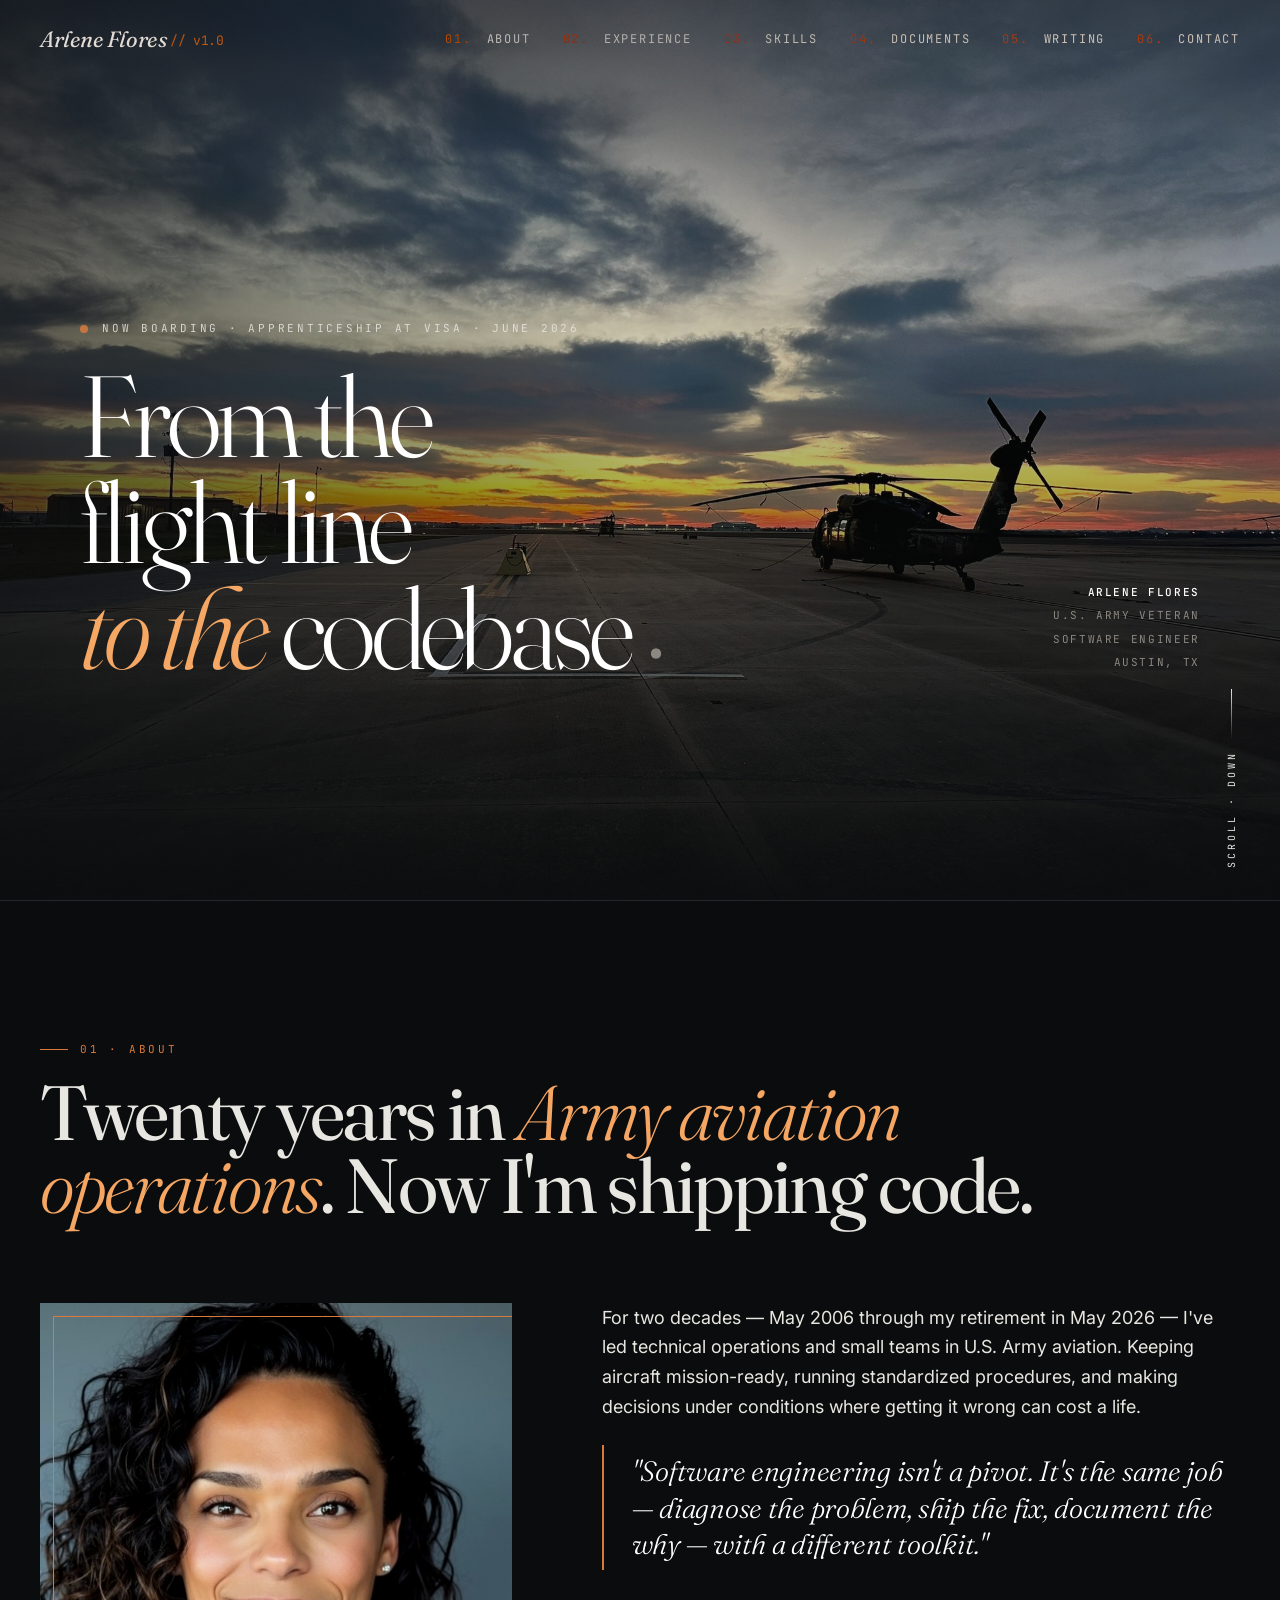
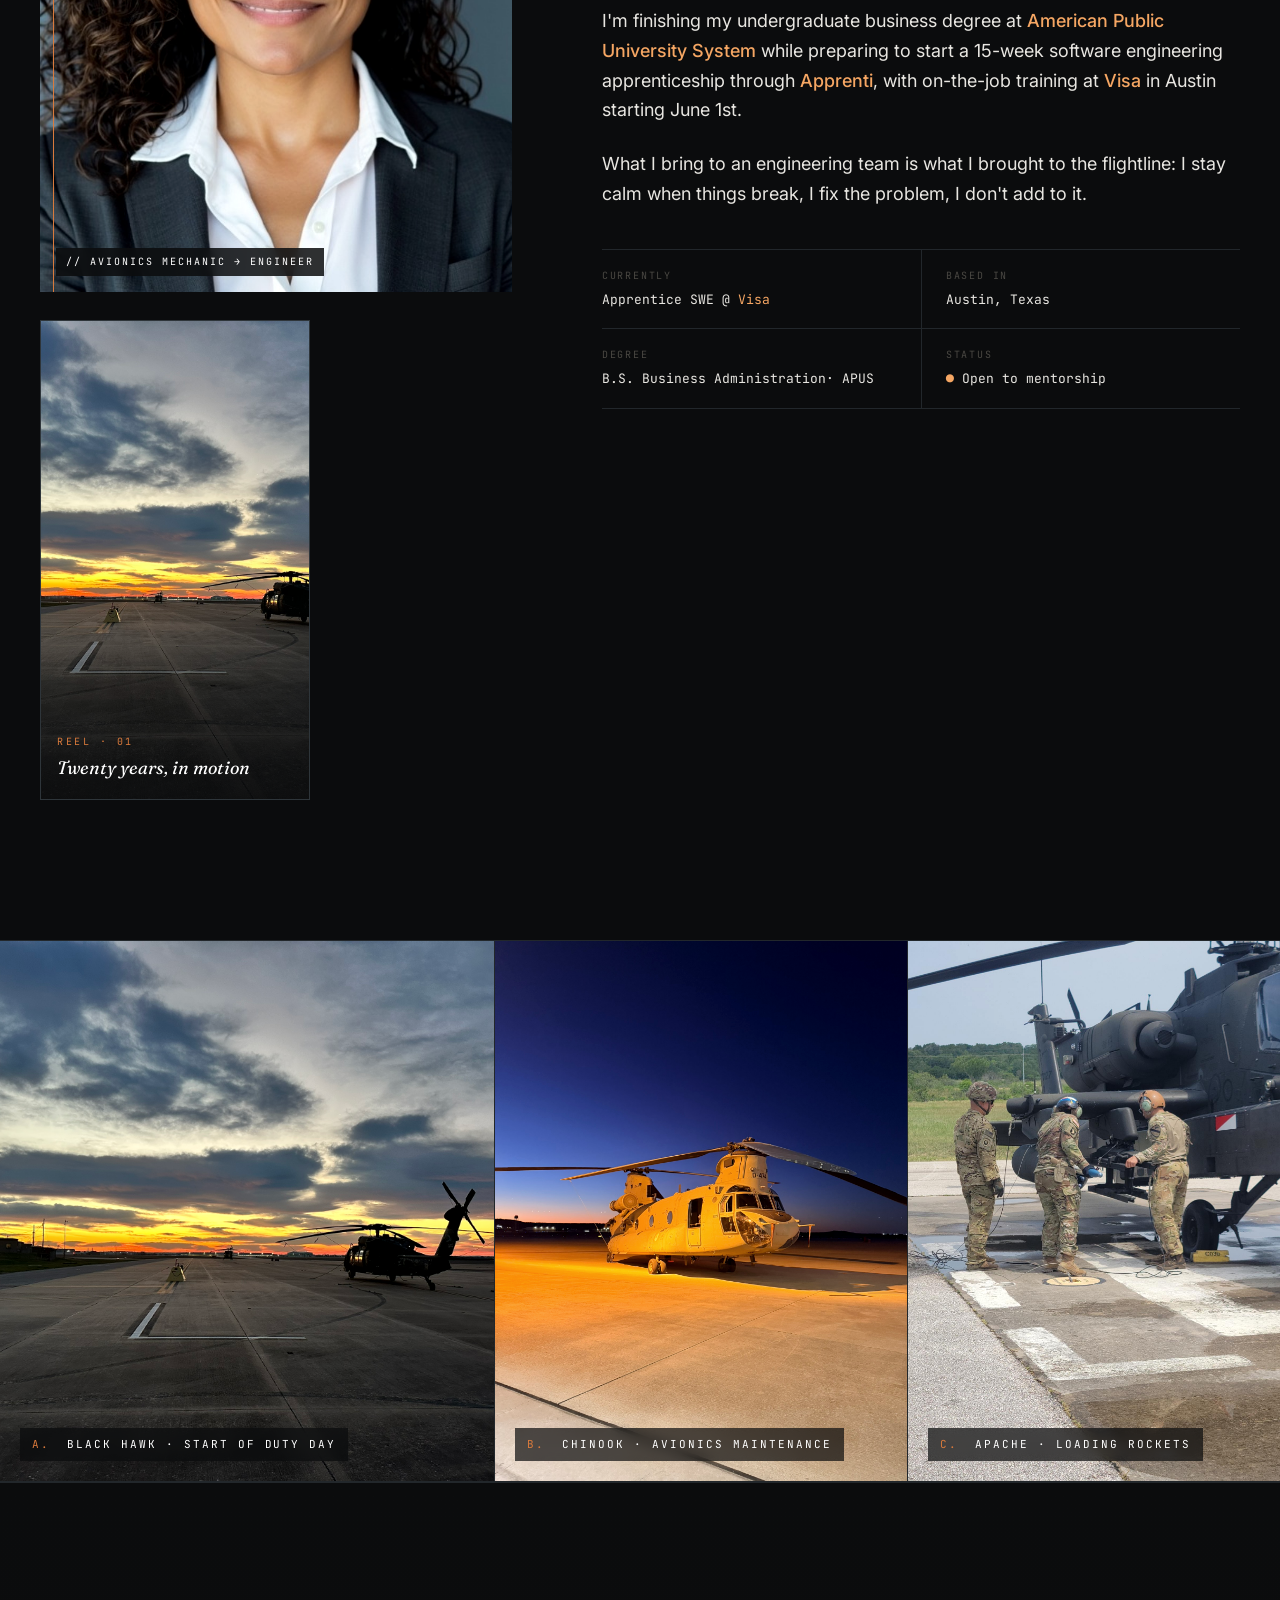
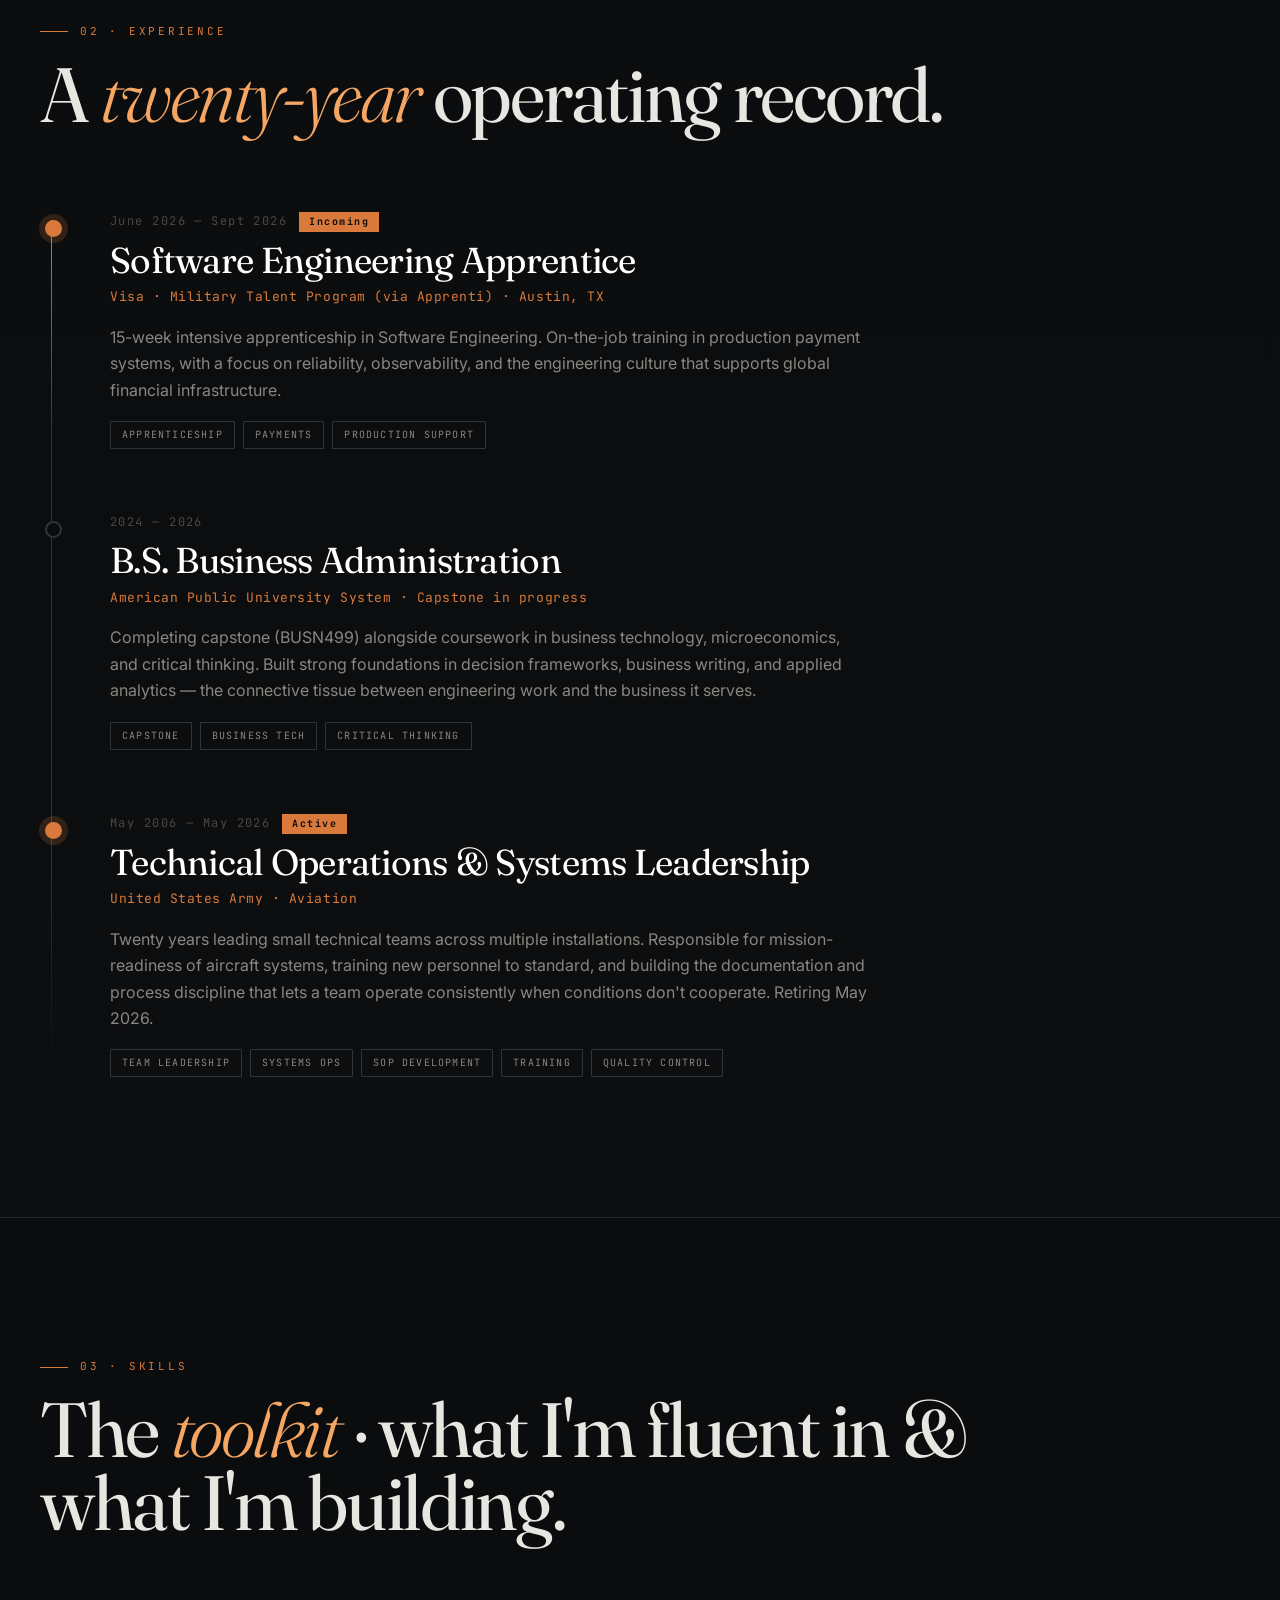
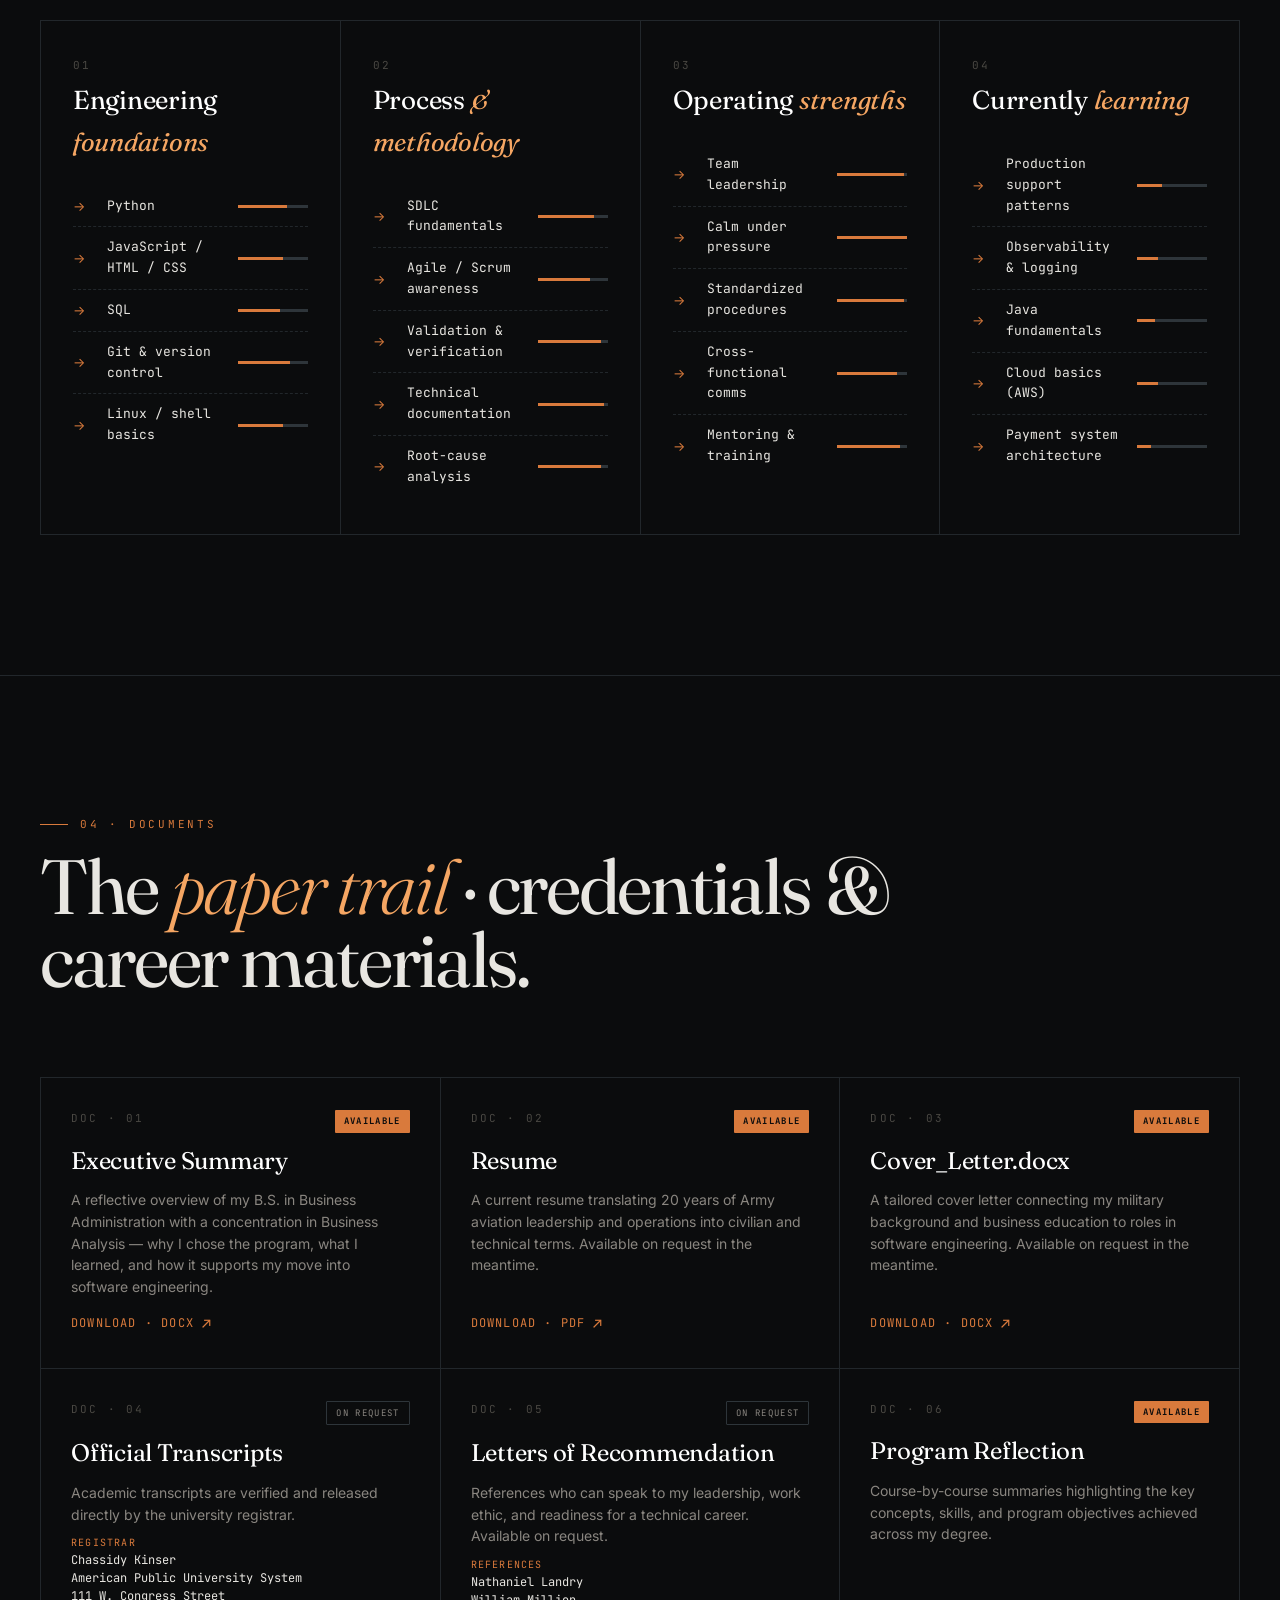
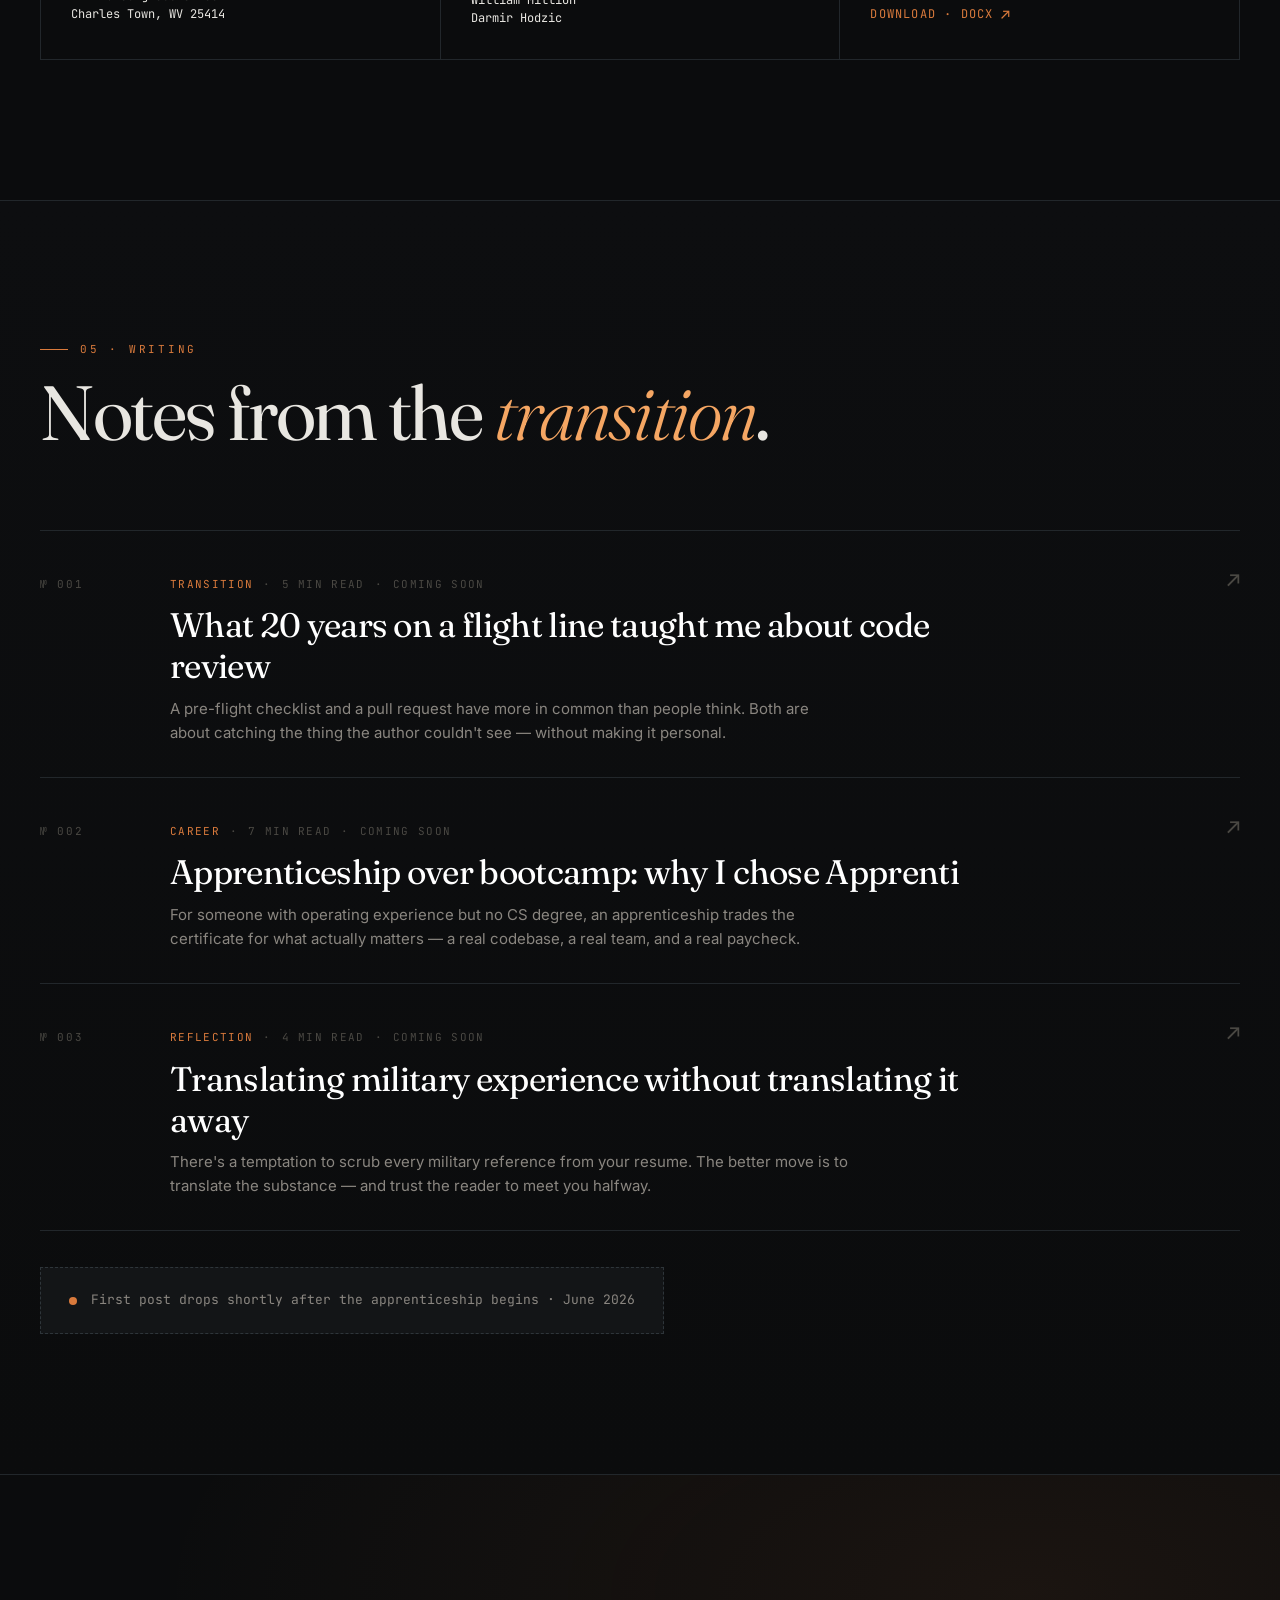
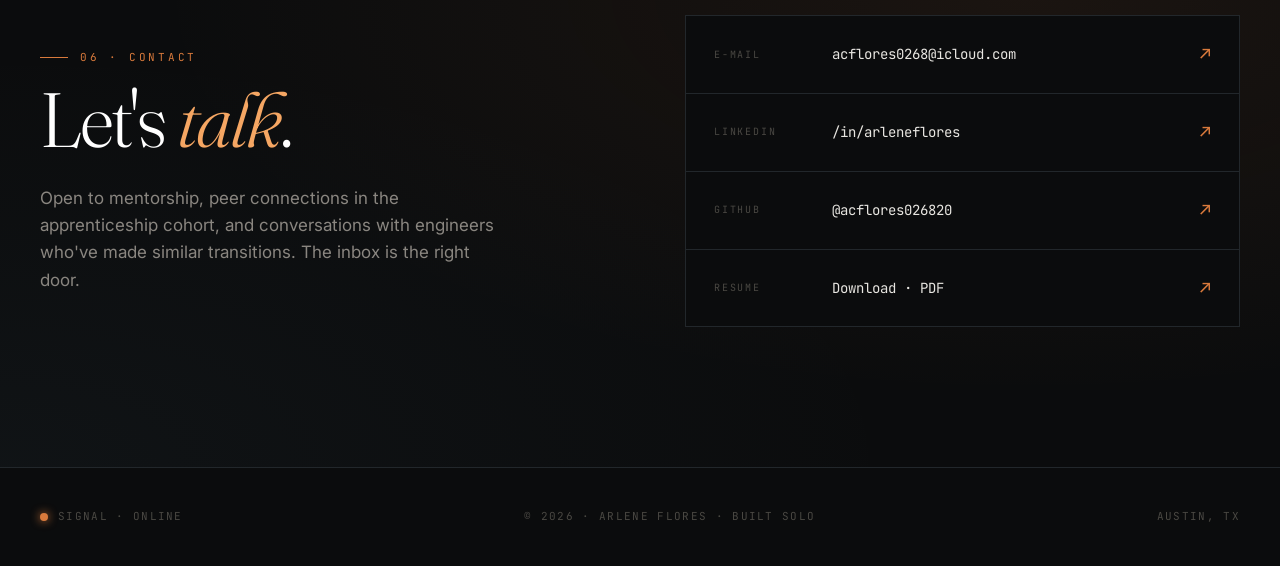
==== commit b2b01ba2: "Update Cover Letter link and title in index.html" ====
--- a/index.html
+++ b/index.html
@@ -1159,12 +1159,12 @@
       <span class="doc-action">Download · PDF <span class="arrow">↗</span></span>
     </a>
 
-    <a class="doc-card ready" href="href="Cover_Letter.dox">
+    <a class="doc-card ready" href="href="Cover_Letter.docx">
       <div class="doc-top">
         <span class="doc-num">DOC · 03</span>
         <span class="doc-status ready">Available</span>
       </div>
-      <div class="doc-title">Cover Letter</div>
+      <div class="doc-title">Cover_Letter.docx</div>
       <p class="doc-desc">A tailored cover letter connecting my military background and business education to roles in software engineering. Available on request in the meantime.</p>
       <span class="doc-action">Download · DOCX <span class="arrow">↗</span></span>
     </a>
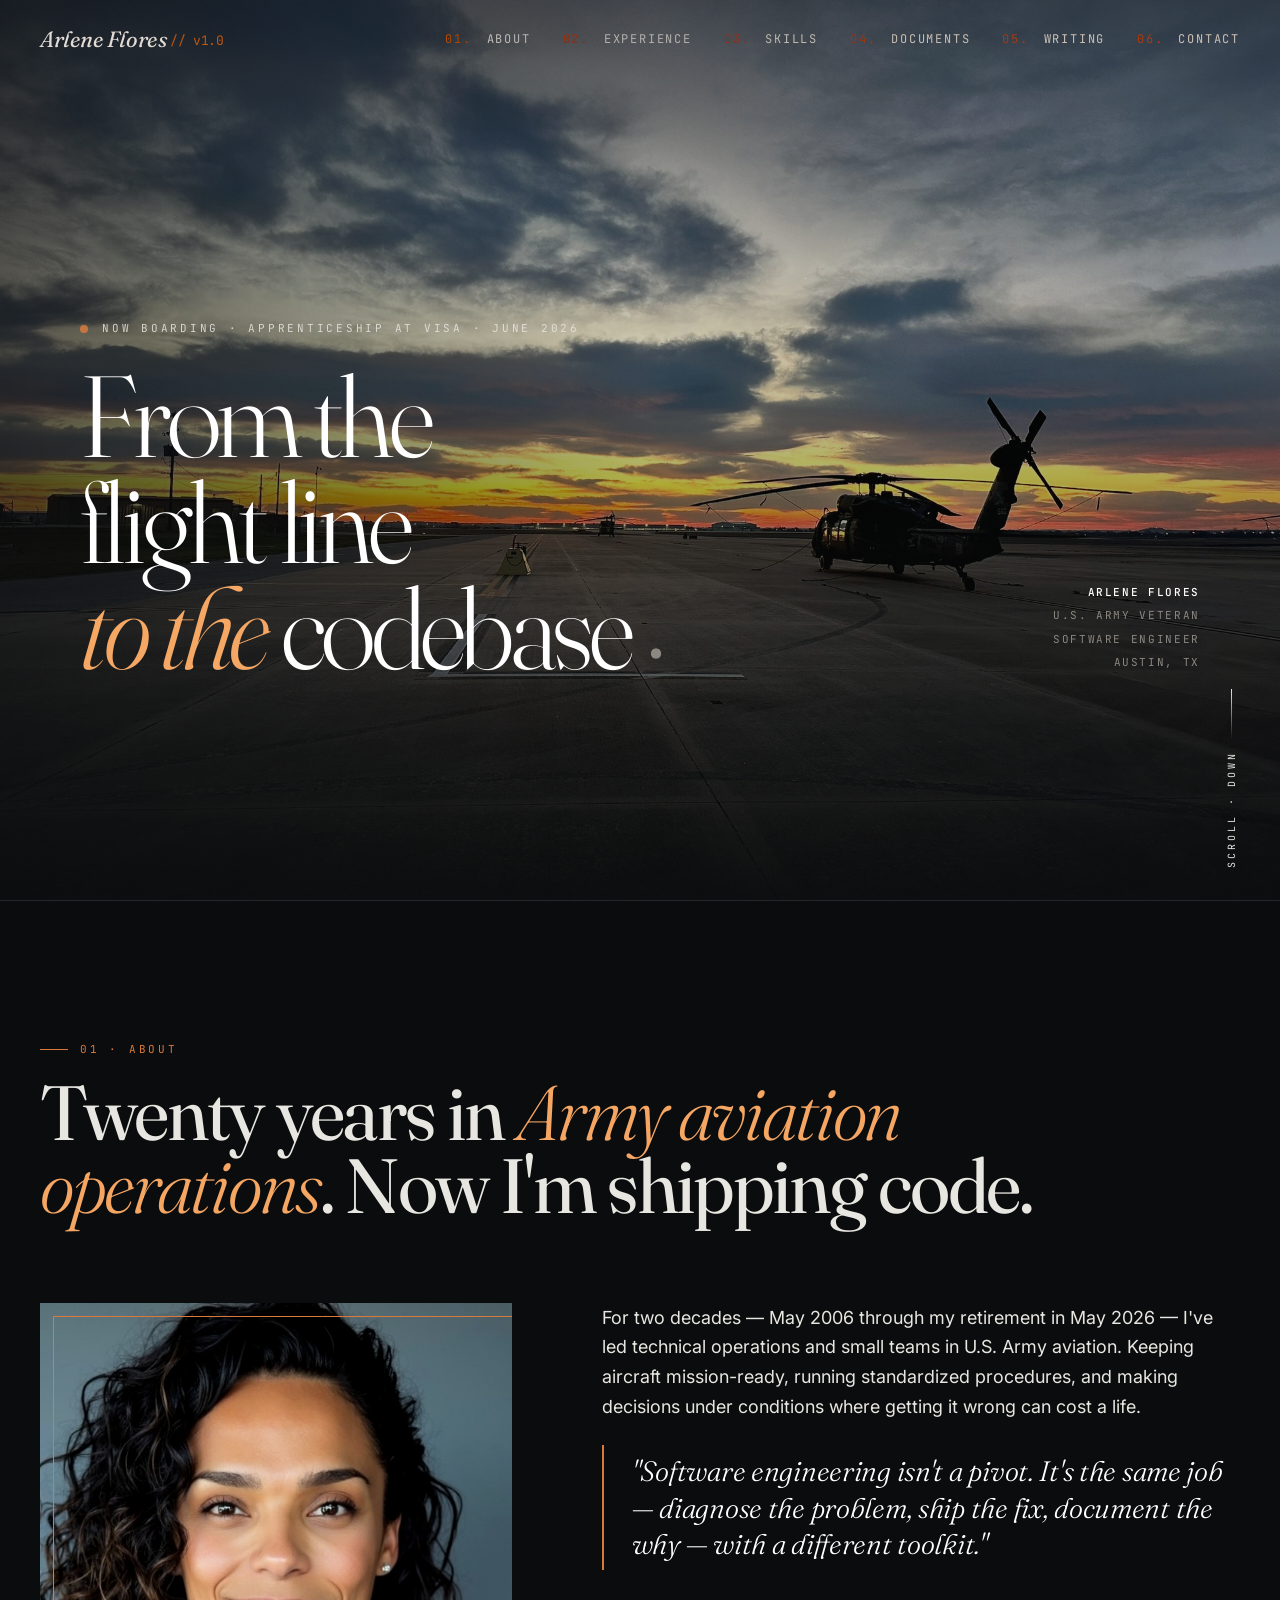
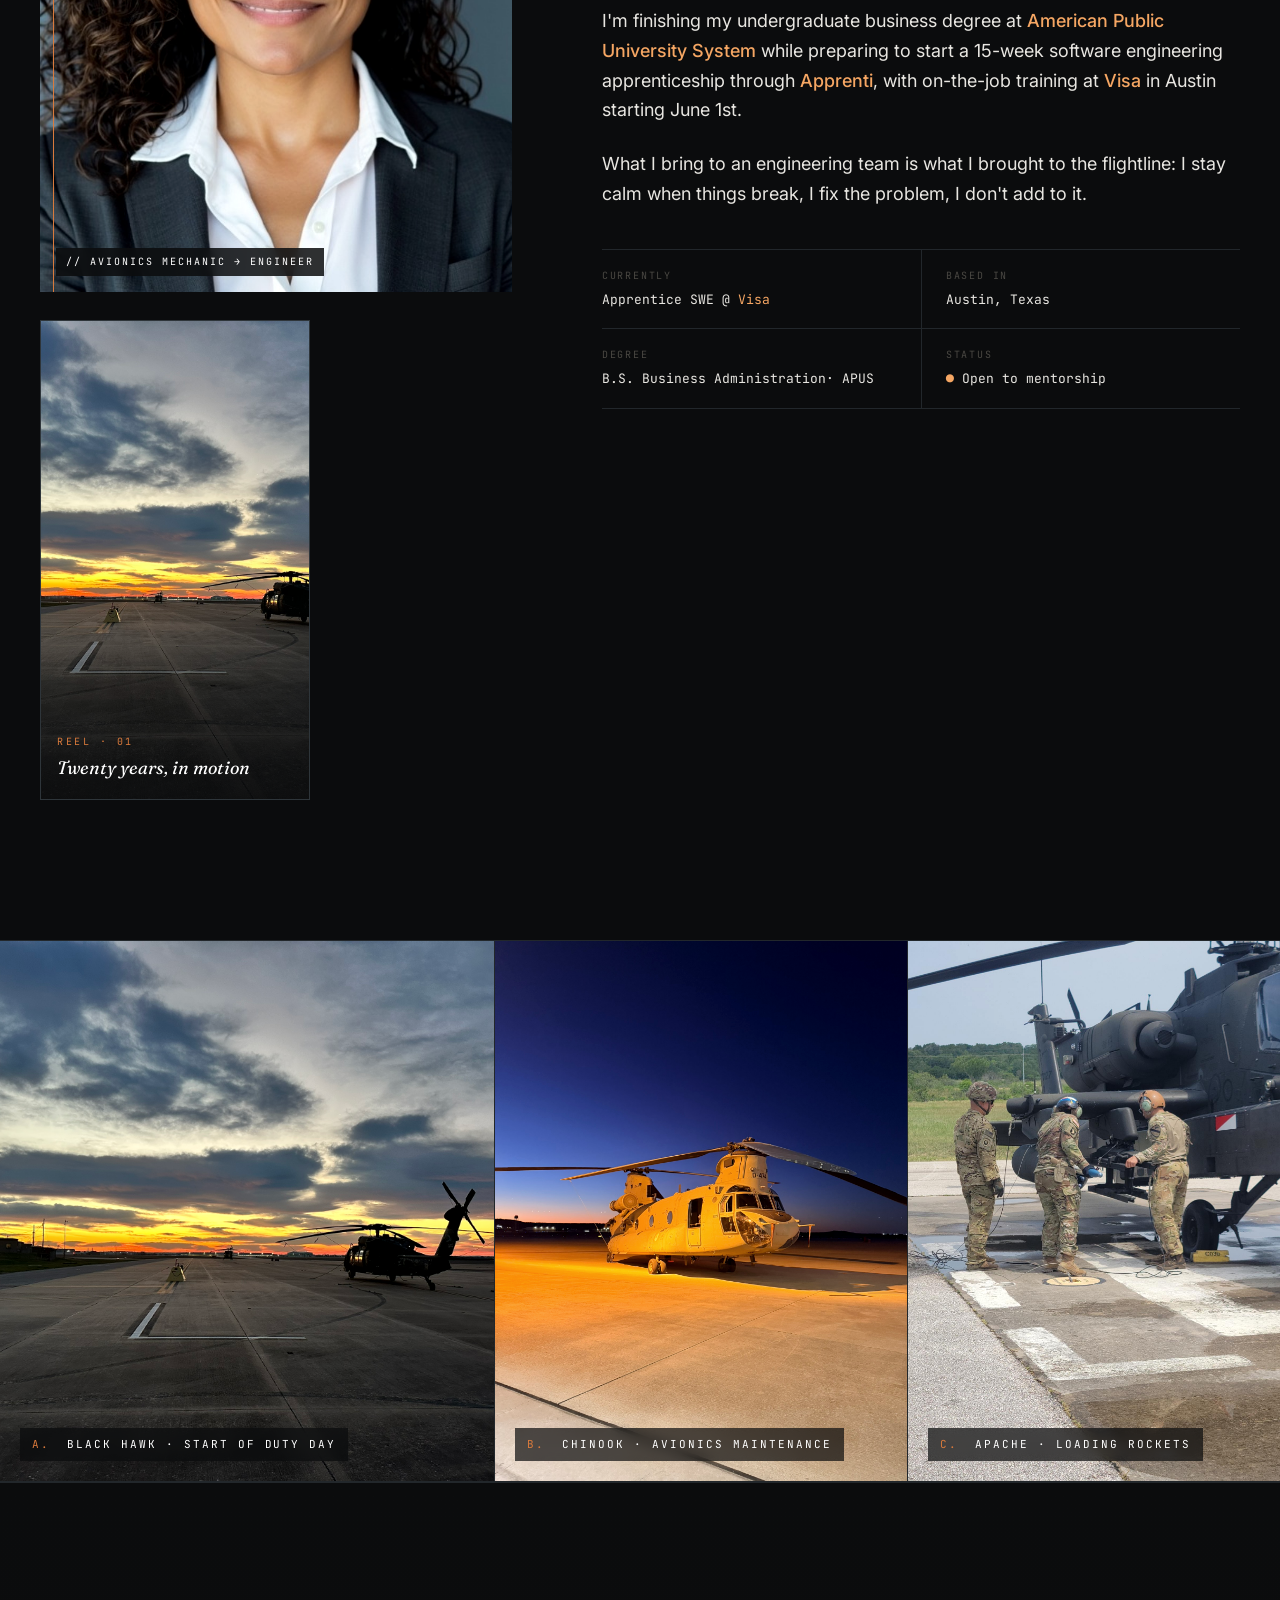
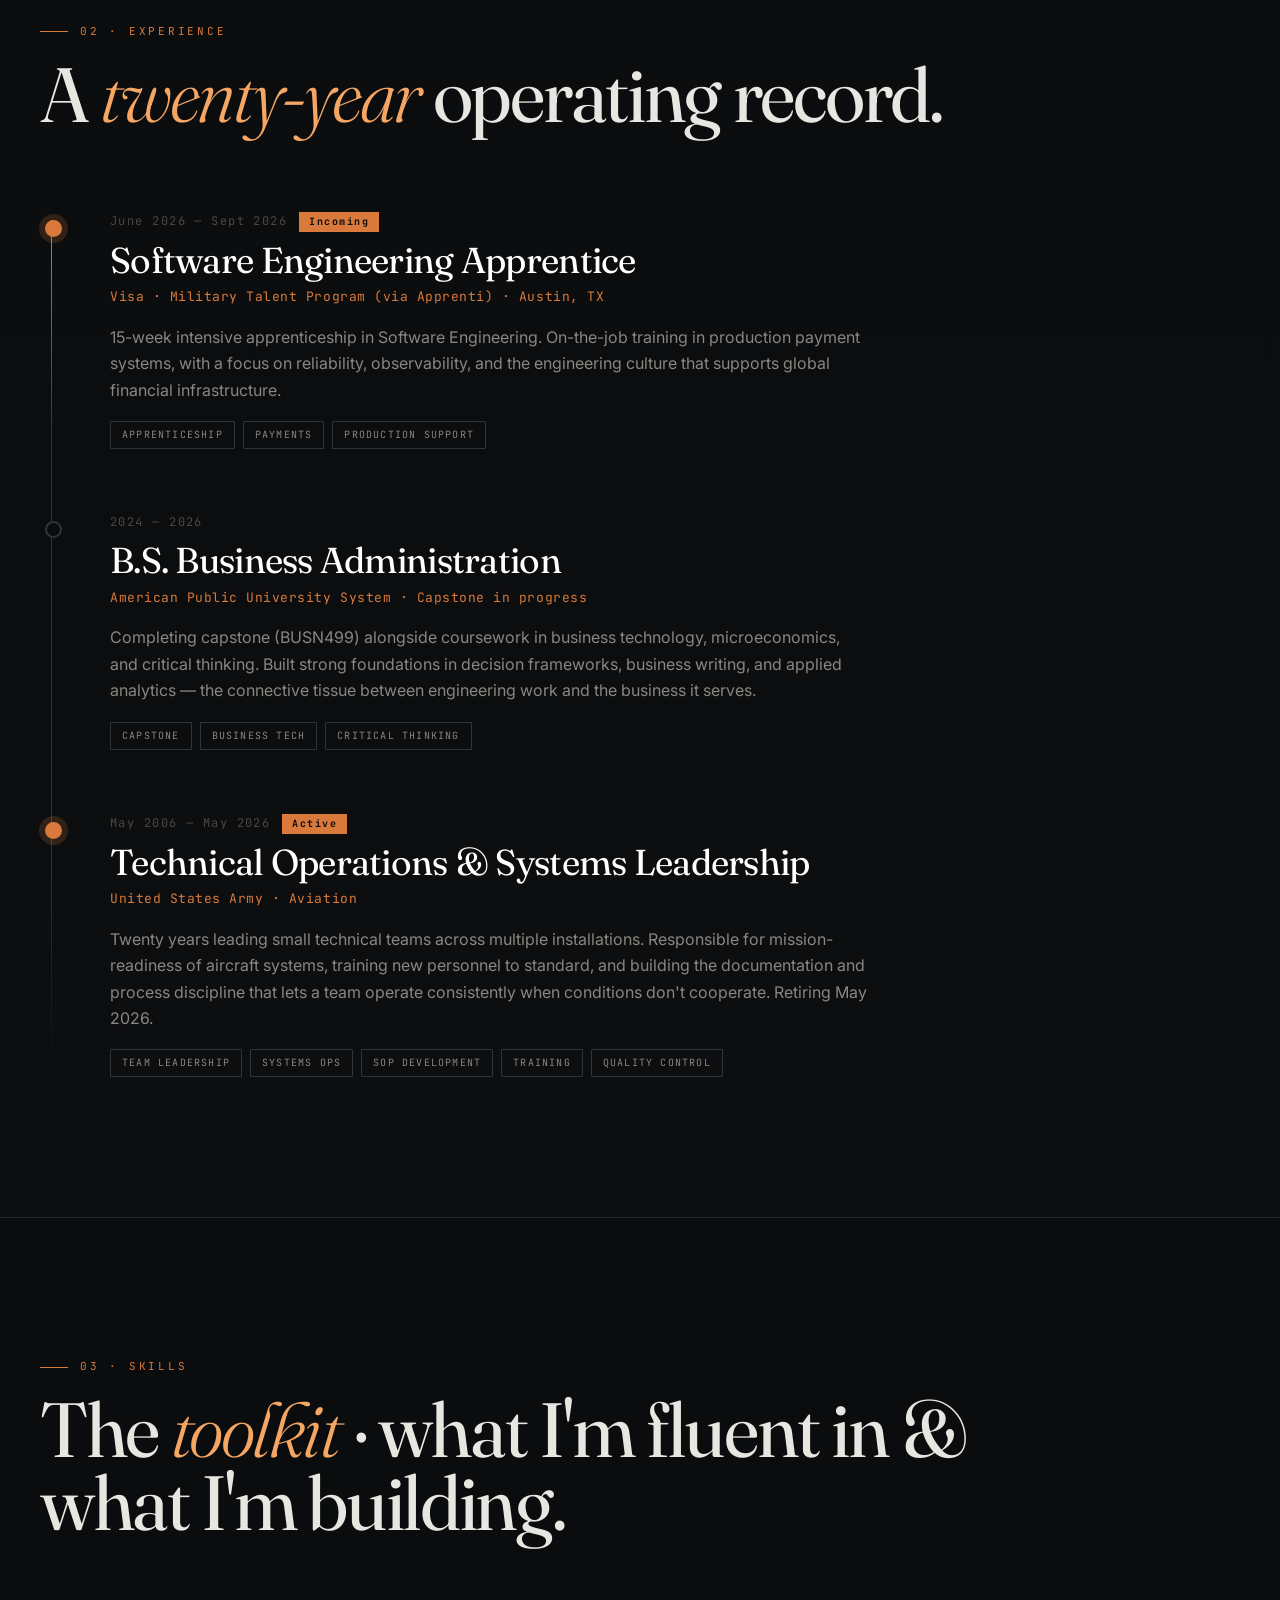
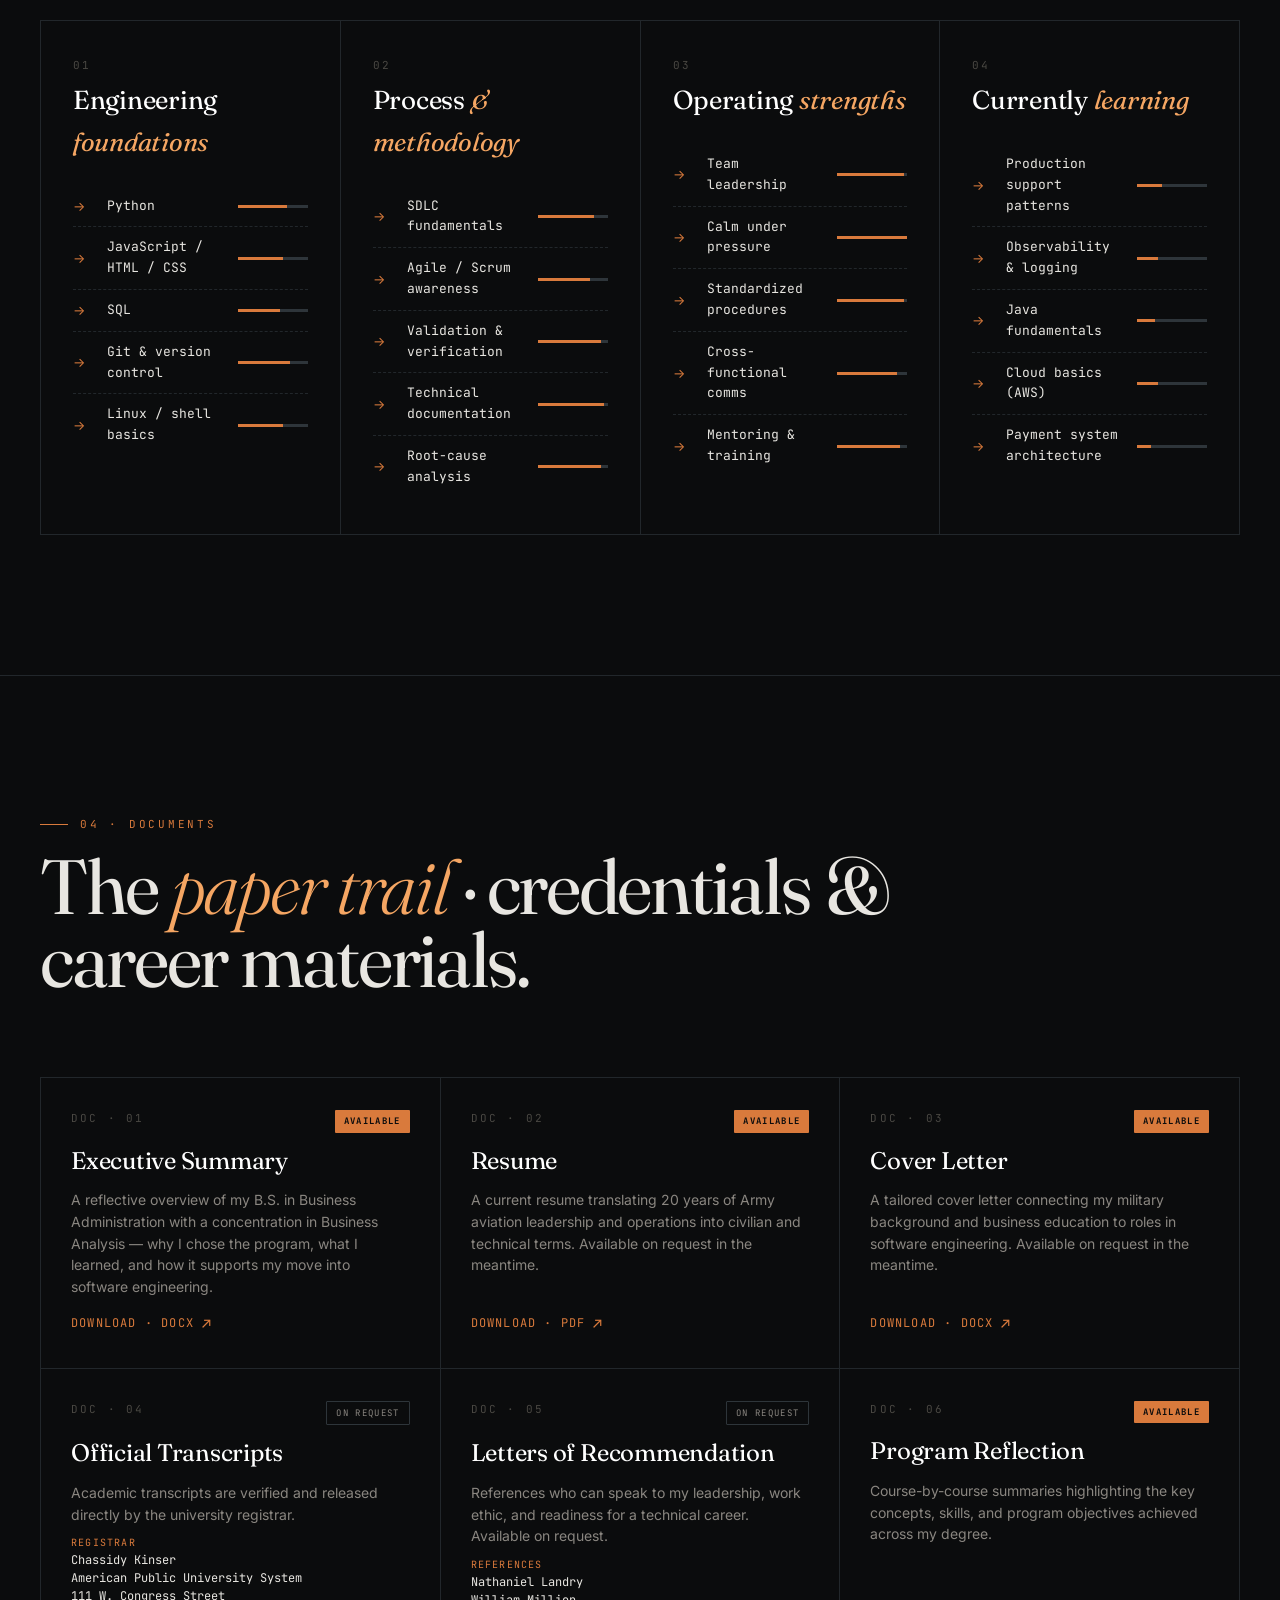
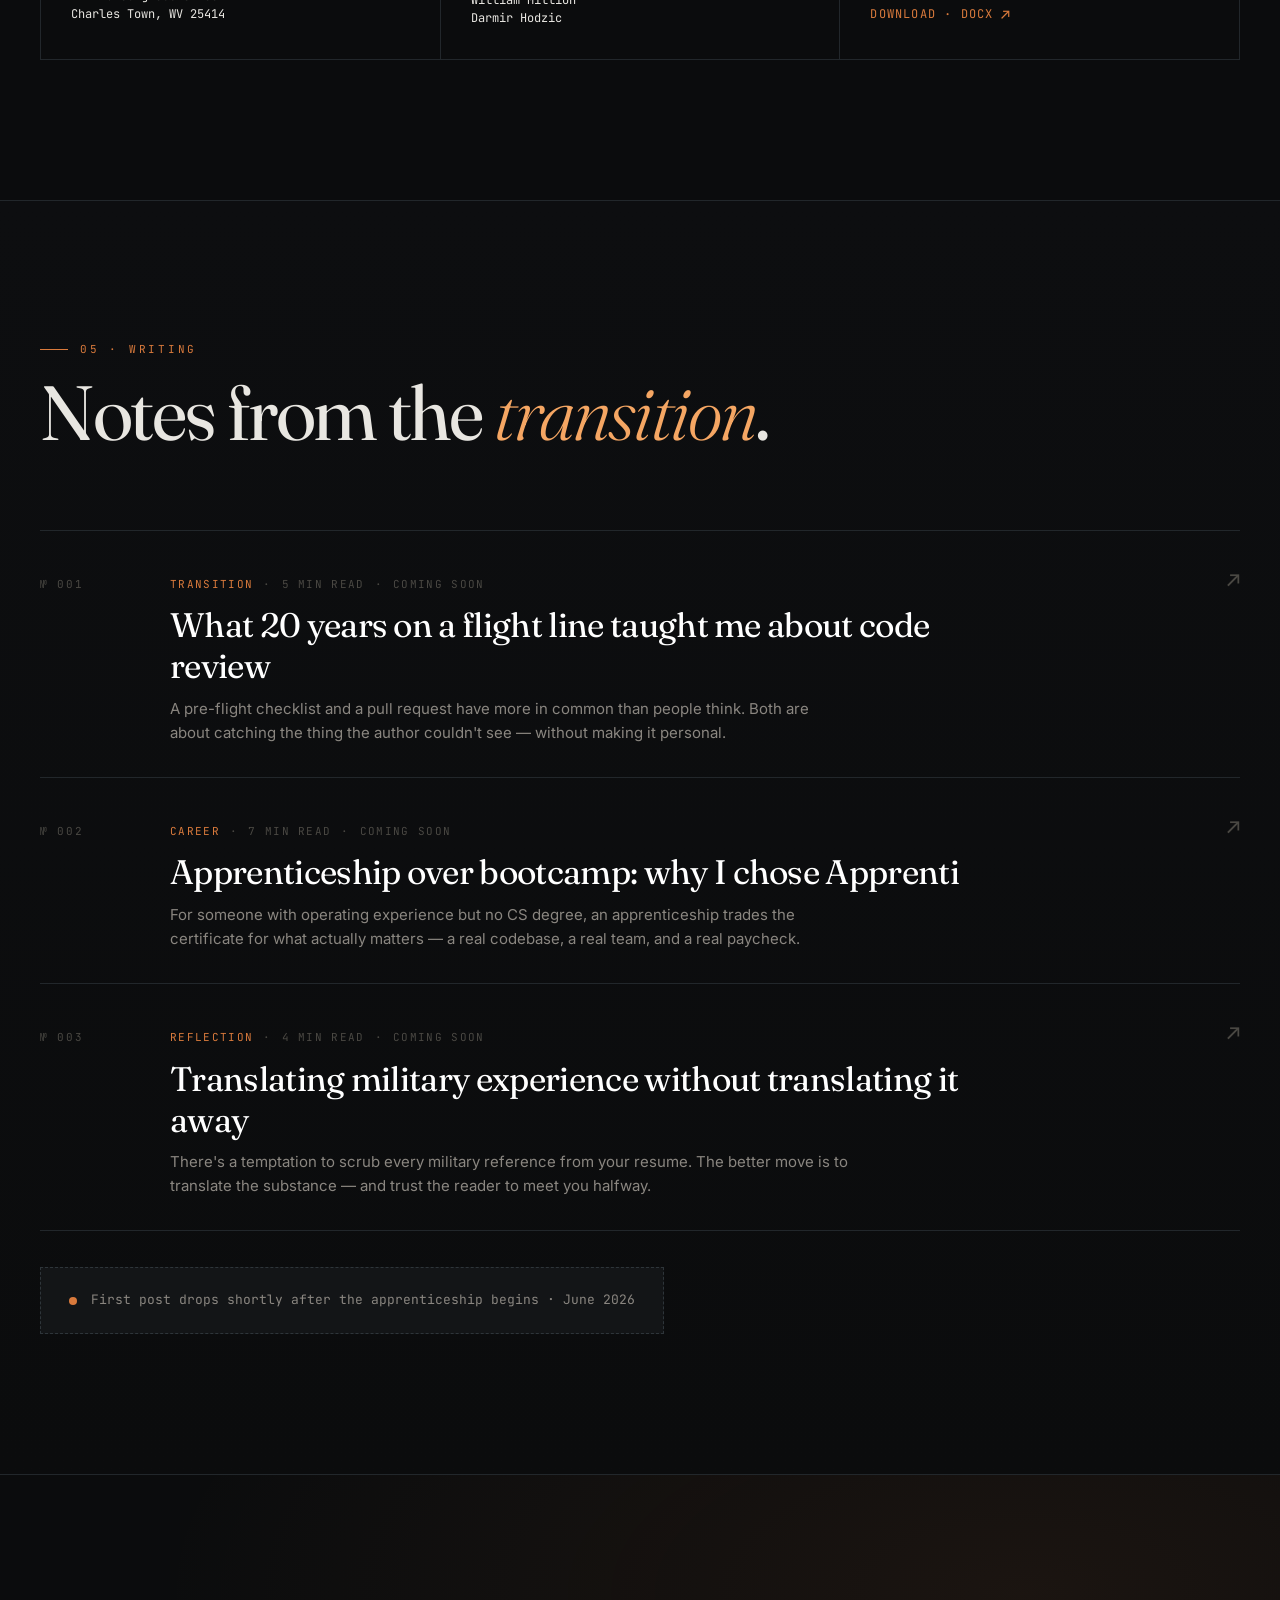
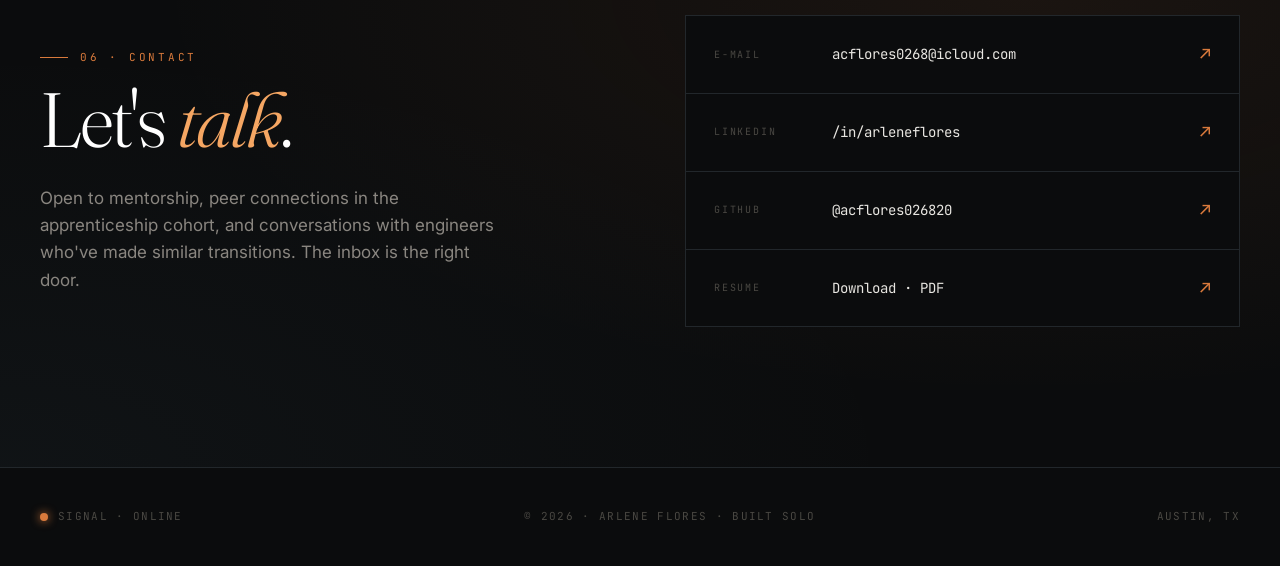
==== commit fc4501b9: "Update document title from 'Cover_Letter.docx' to 'Cover Letter'" ====
--- a/index.html
+++ b/index.html
@@ -1164,7 +1164,7 @@
         <span class="doc-num">DOC · 03</span>
         <span class="doc-status ready">Available</span>
       </div>
-      <div class="doc-title">Cover_Letter.docx</div>
+      <div class="doc-title">Cover Letter</div>
       <p class="doc-desc">A tailored cover letter connecting my military background and business education to roles in software engineering. Available on request in the meantime.</p>
       <span class="doc-action">Download · DOCX <span class="arrow">↗</span></span>
     </a>
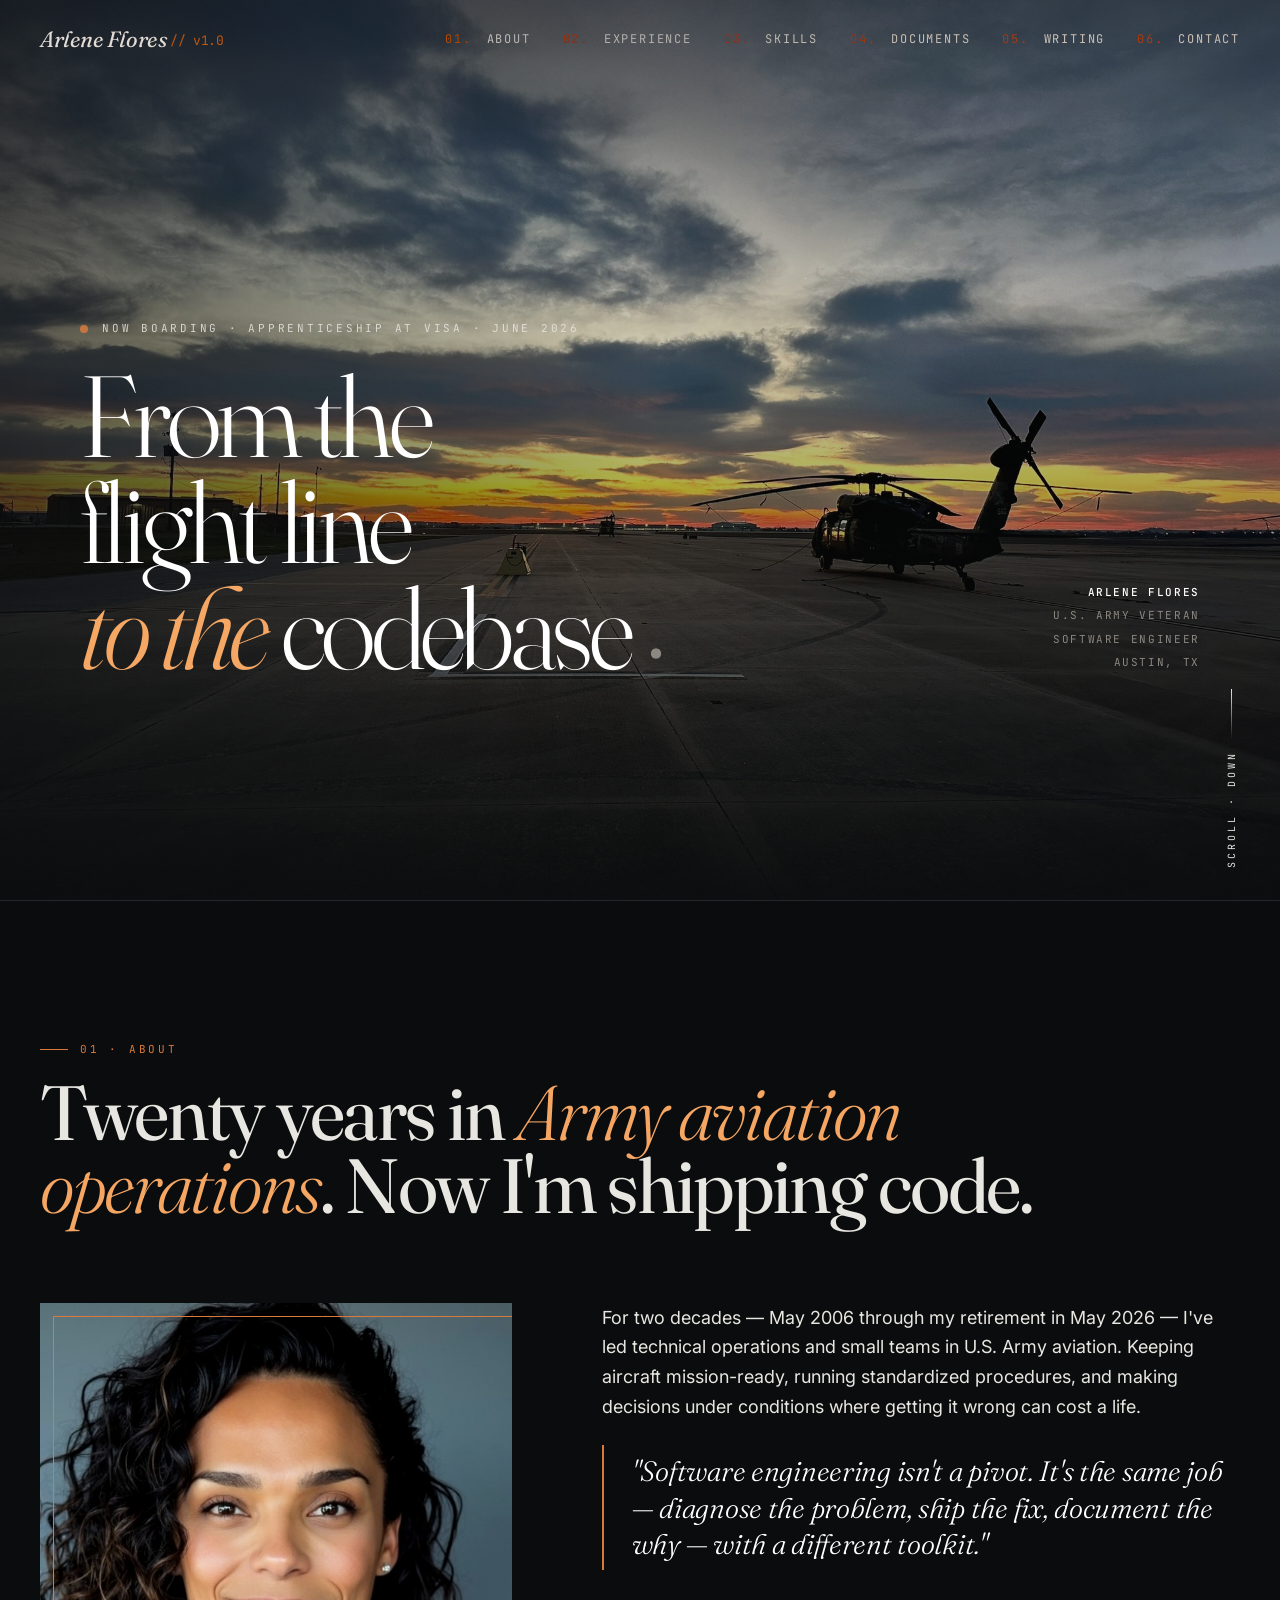
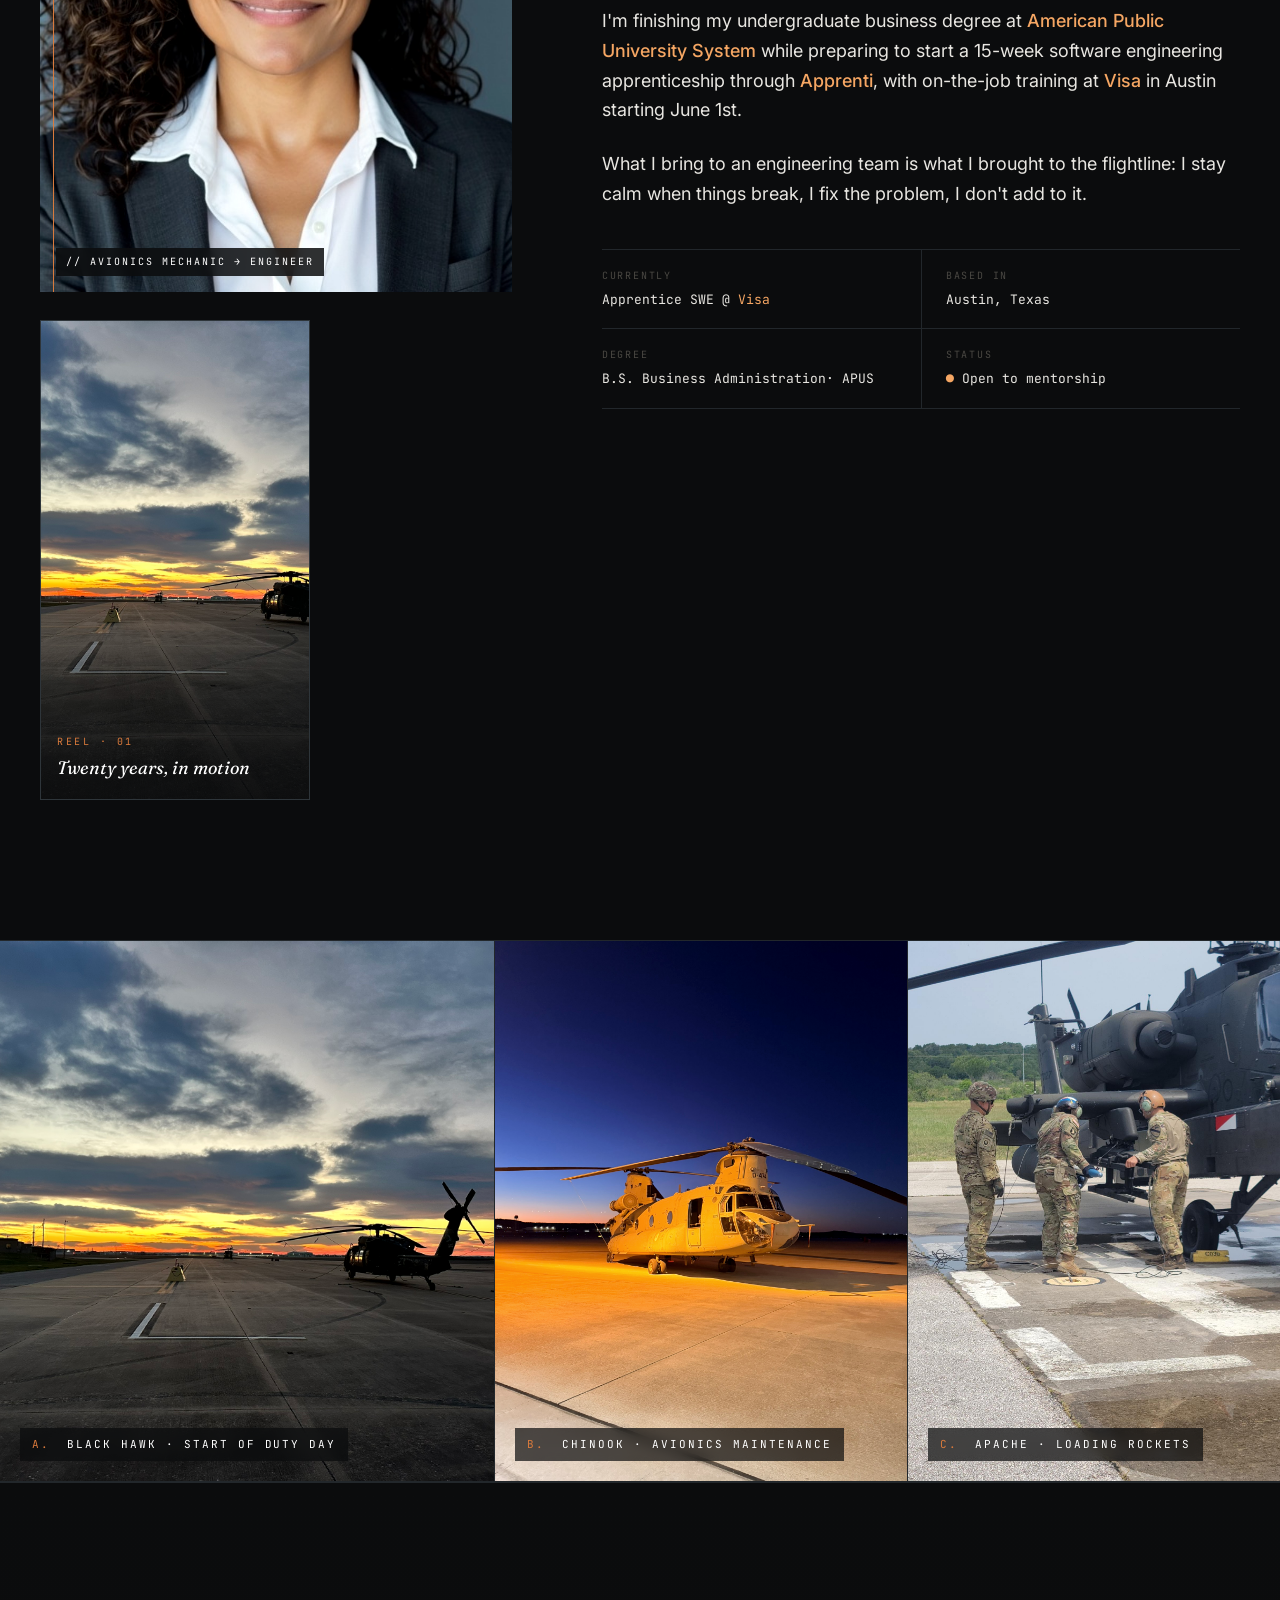
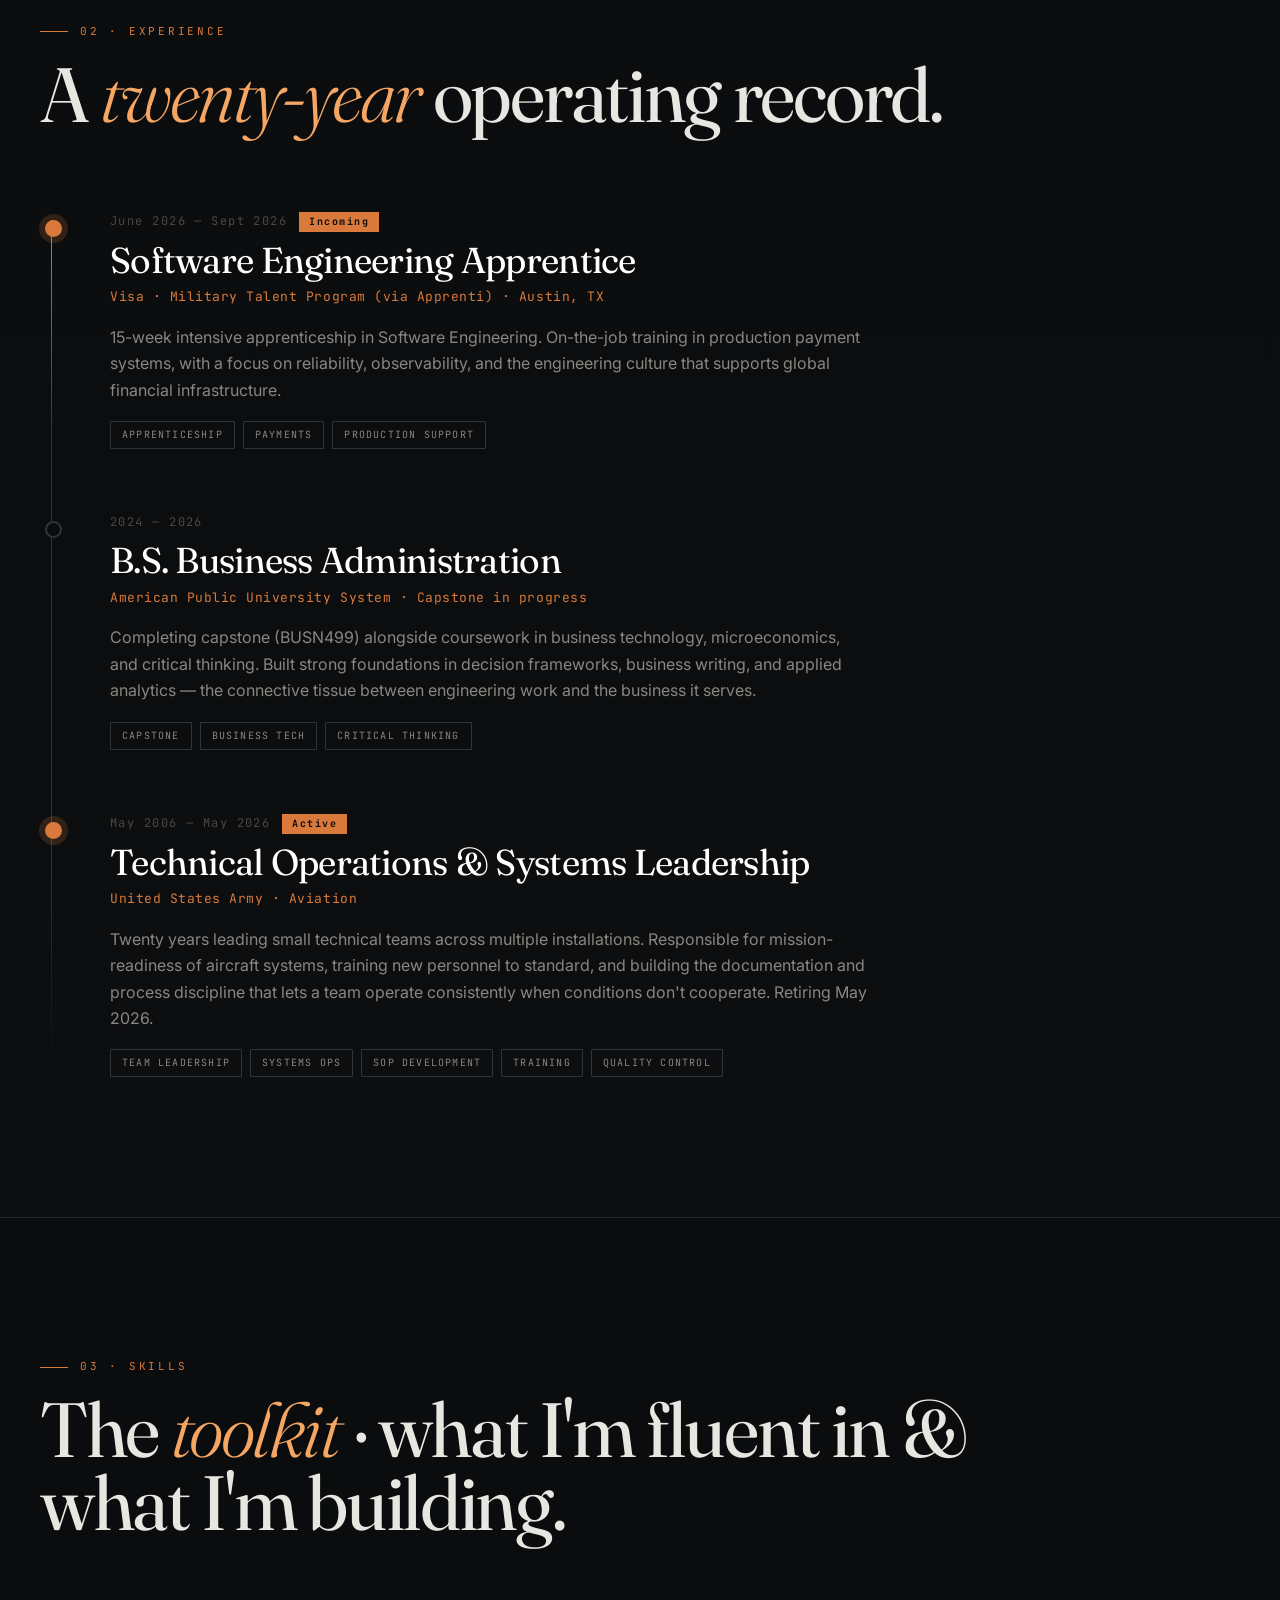
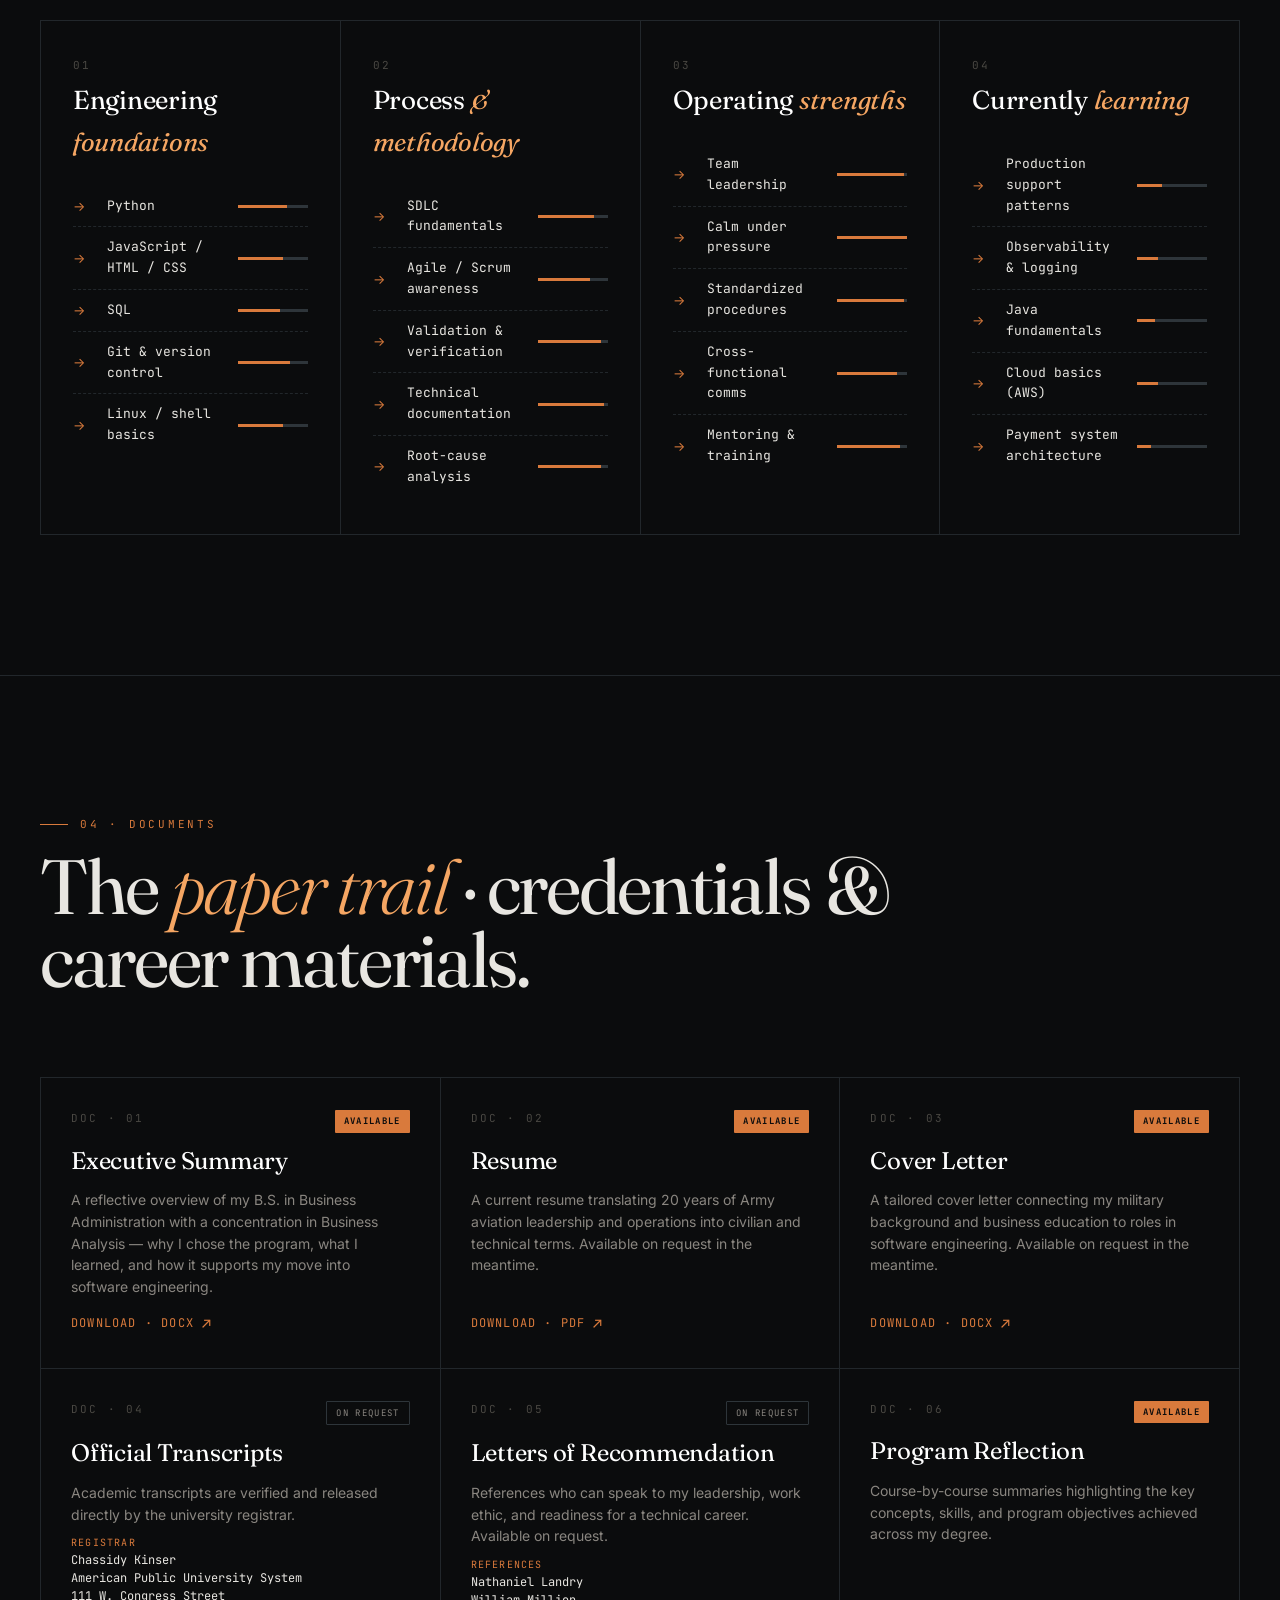
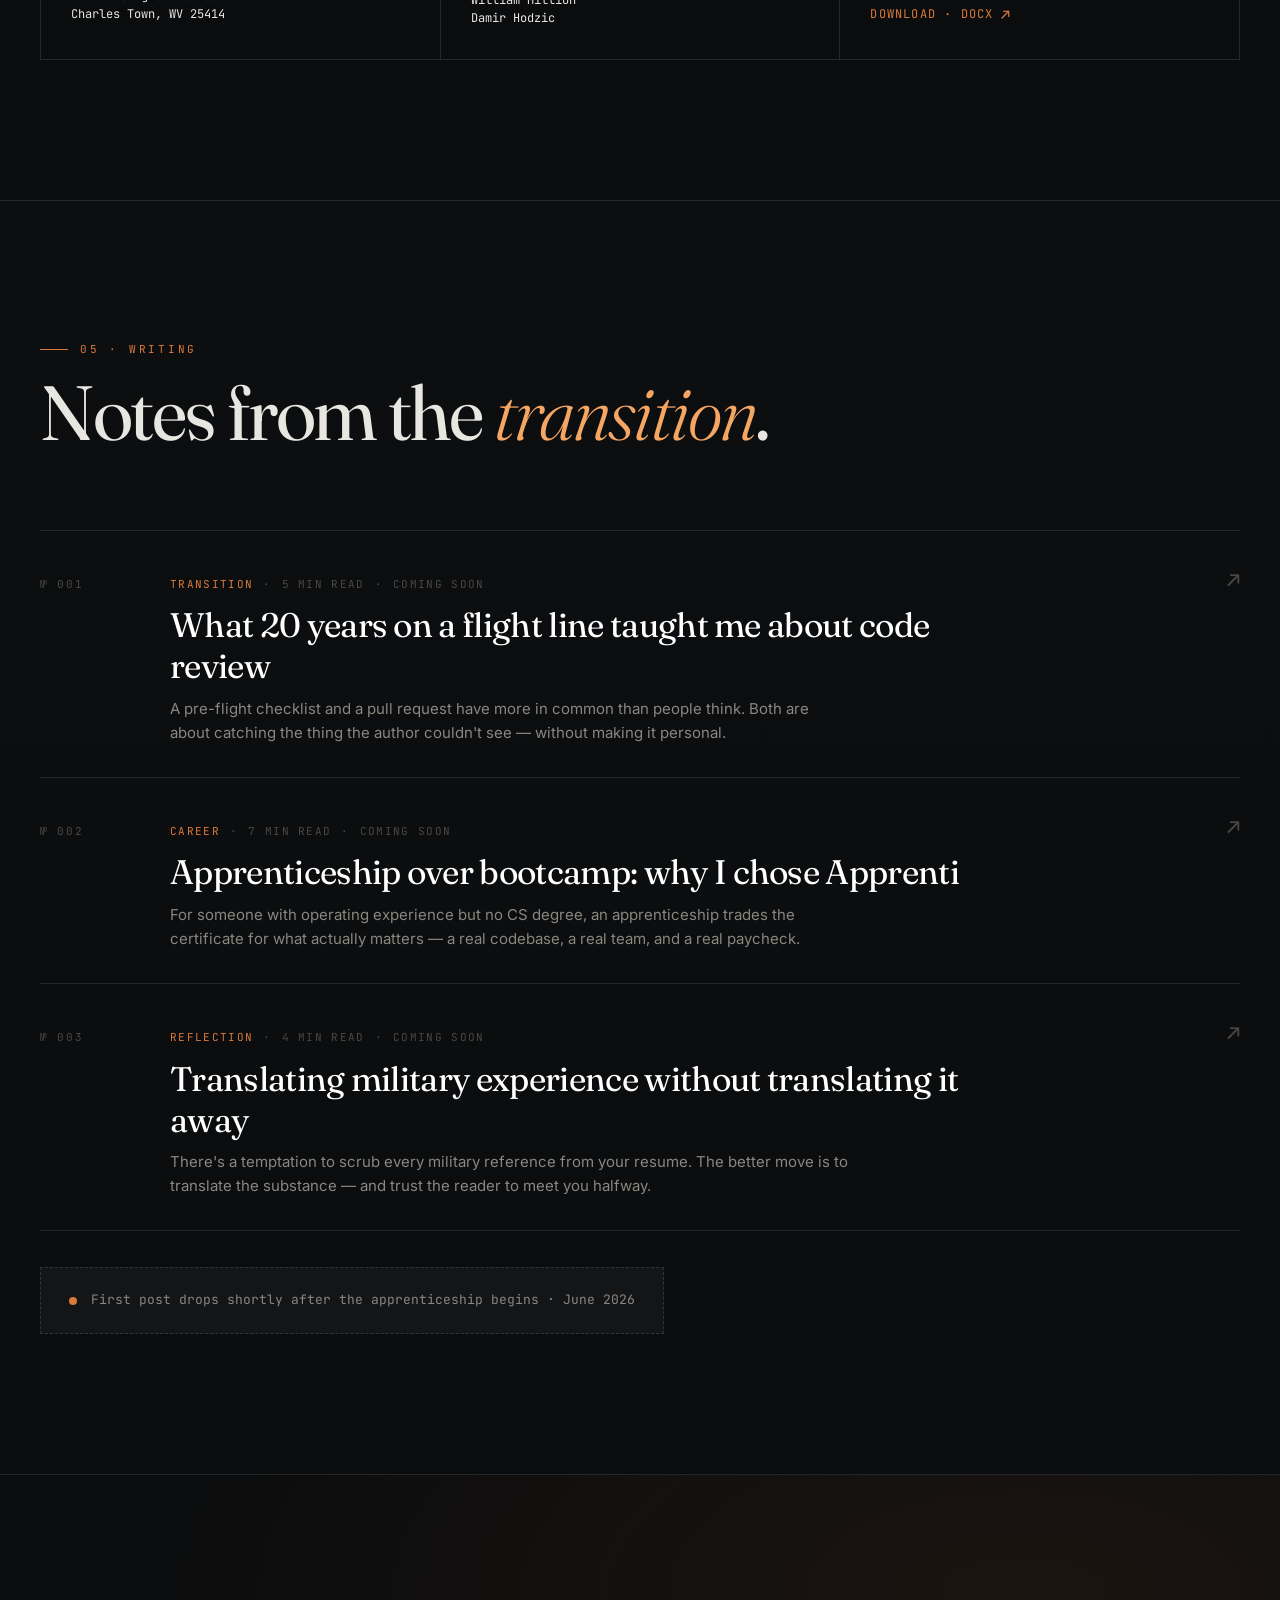
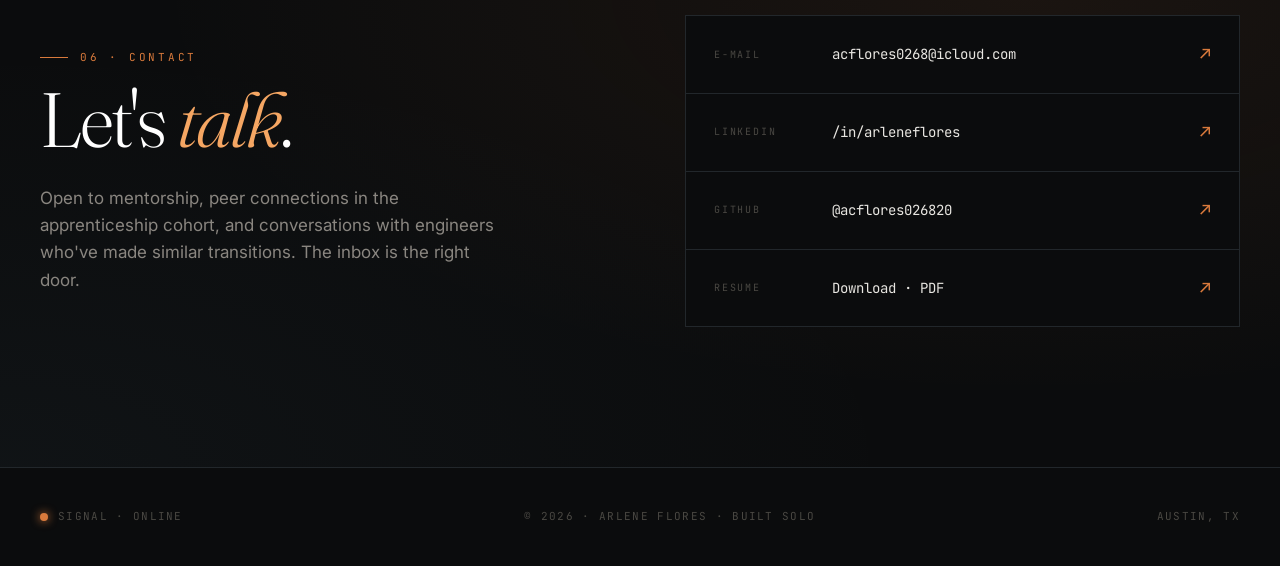
==== commit c5871317: "Fix links and correct name in index.html" ====
--- a/index.html
+++ b/index.html
@@ -1159,7 +1159,7 @@
       <span class="doc-action">Download · PDF <span class="arrow">↗</span></span>
     </a>
 
-    <a class="doc-card ready" href="href="Cover_Letter.docx">
+    <a class="doc-card ready" href="Cover_Letter.docx">
       <div class="doc-top">
         <span class="doc-num">DOC · 03</span>
         <span class="doc-status ready">Available</span>
@@ -1197,12 +1197,12 @@
           <span class="ct-label">References</span><br />
           Nathaniel Landry<br />
           William Million<br />
-          Darmir Hodzic
+          Damir Hodzic
         </span>
       </p>
     </div>
 
-    <a class="doc-card ready" href="href="Program_Reflection.dox">
+    <a class="doc-card ready" href="href="Program_Reflection.docx">
       <div class="doc-top">
         <span class="doc-num">DOC · 06</span>
         <span class="doc-status ready">Available</span>
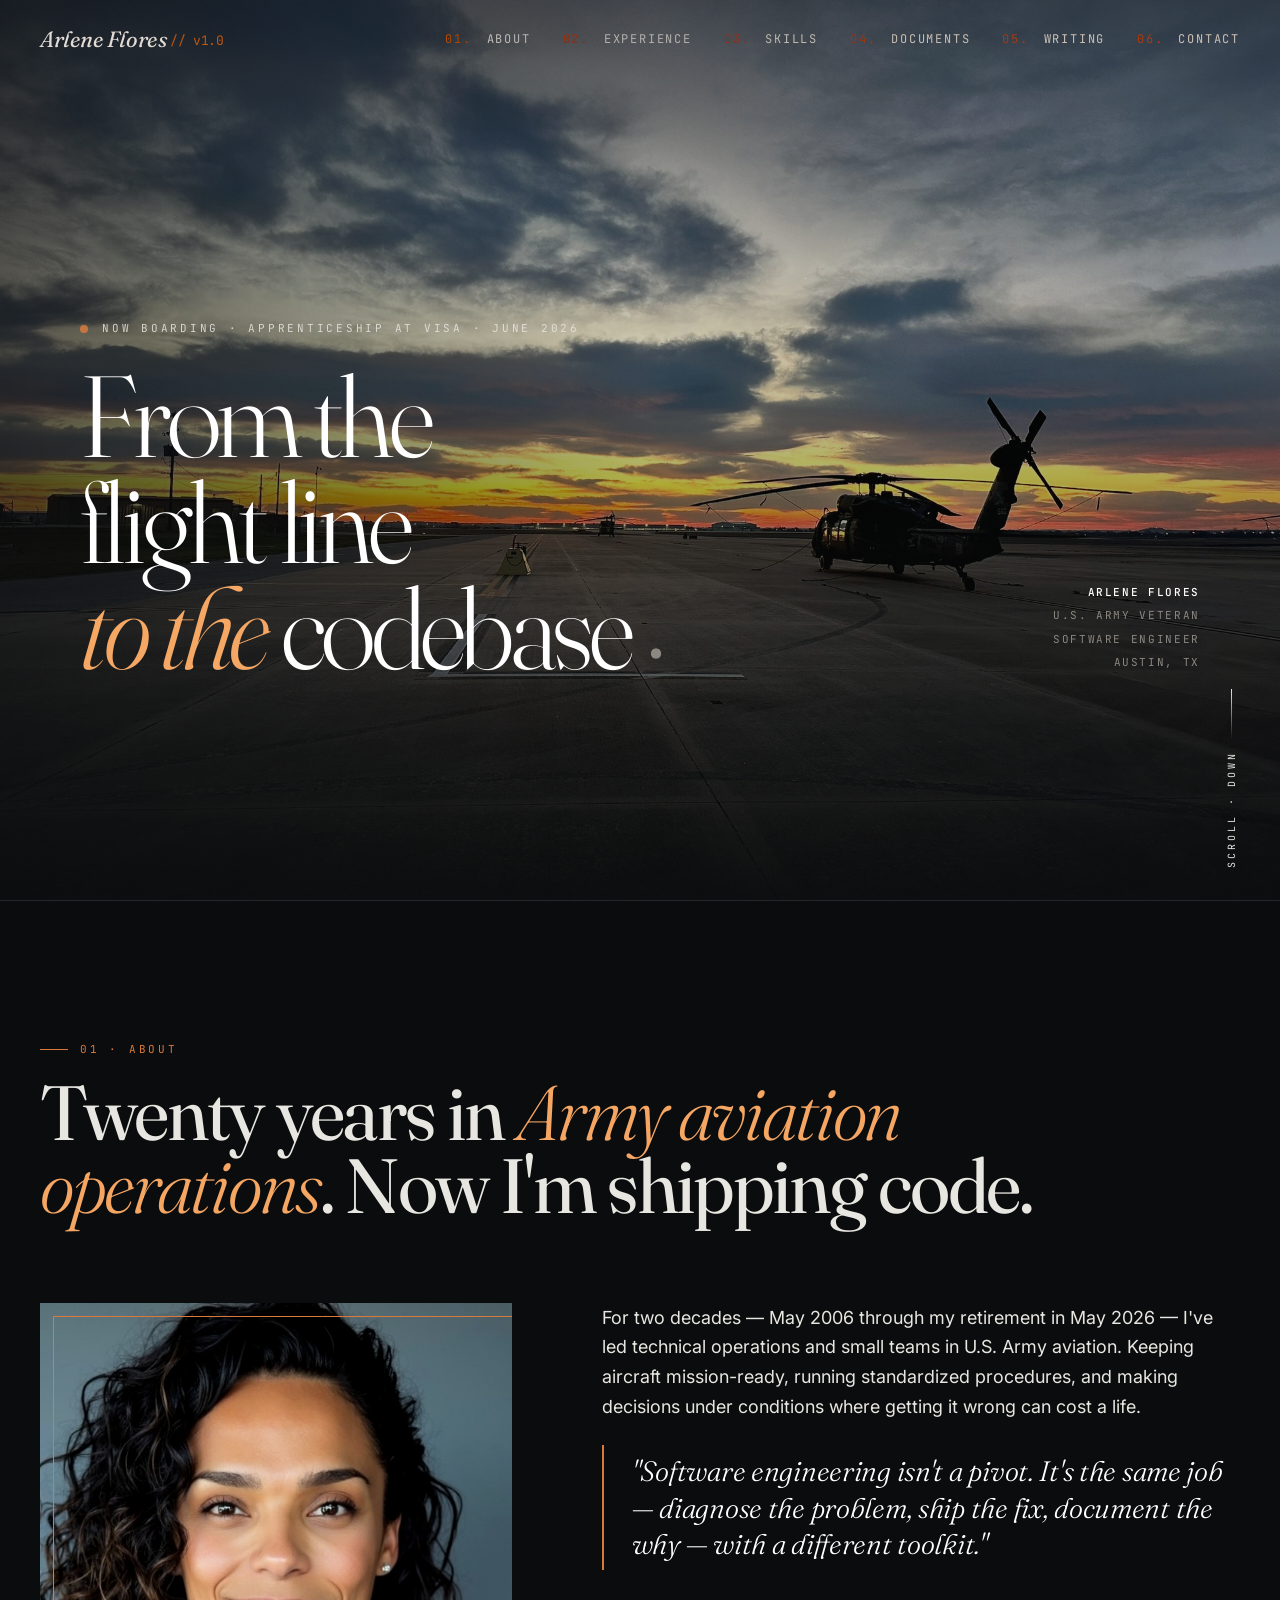
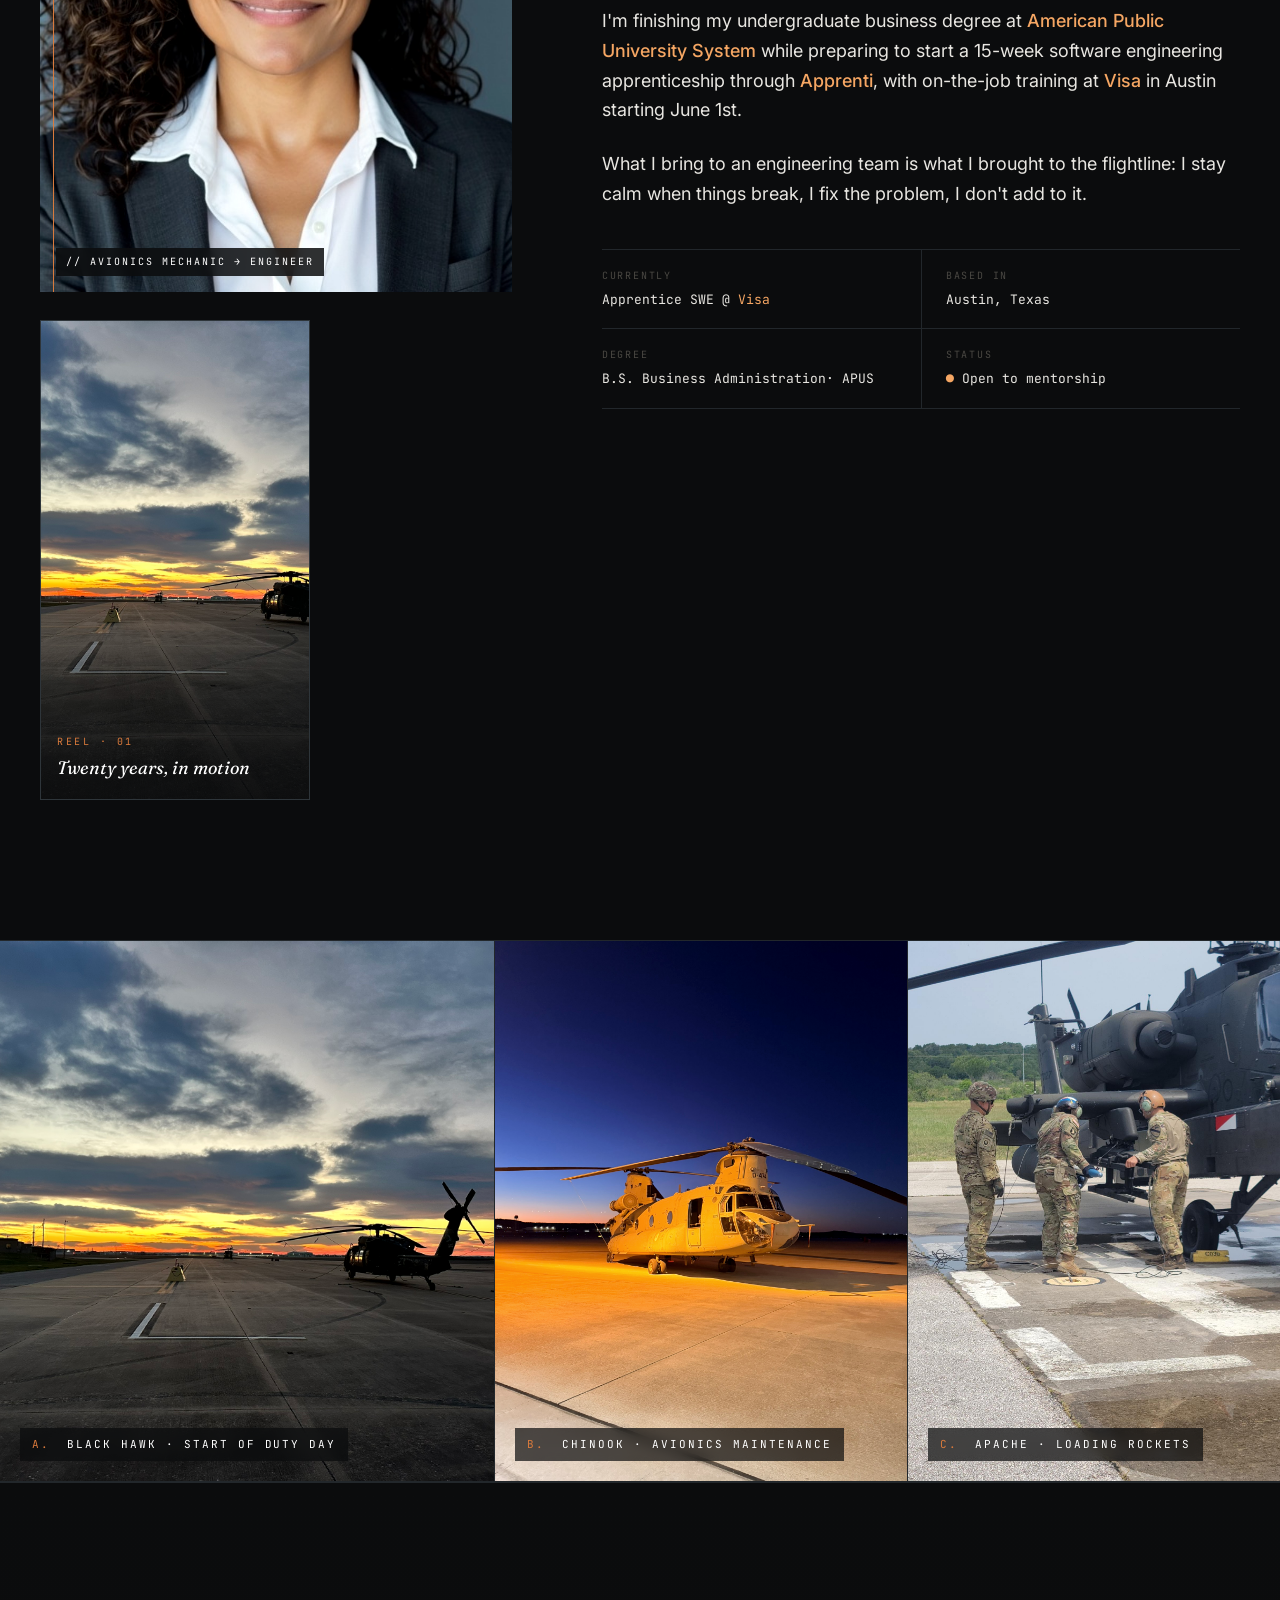
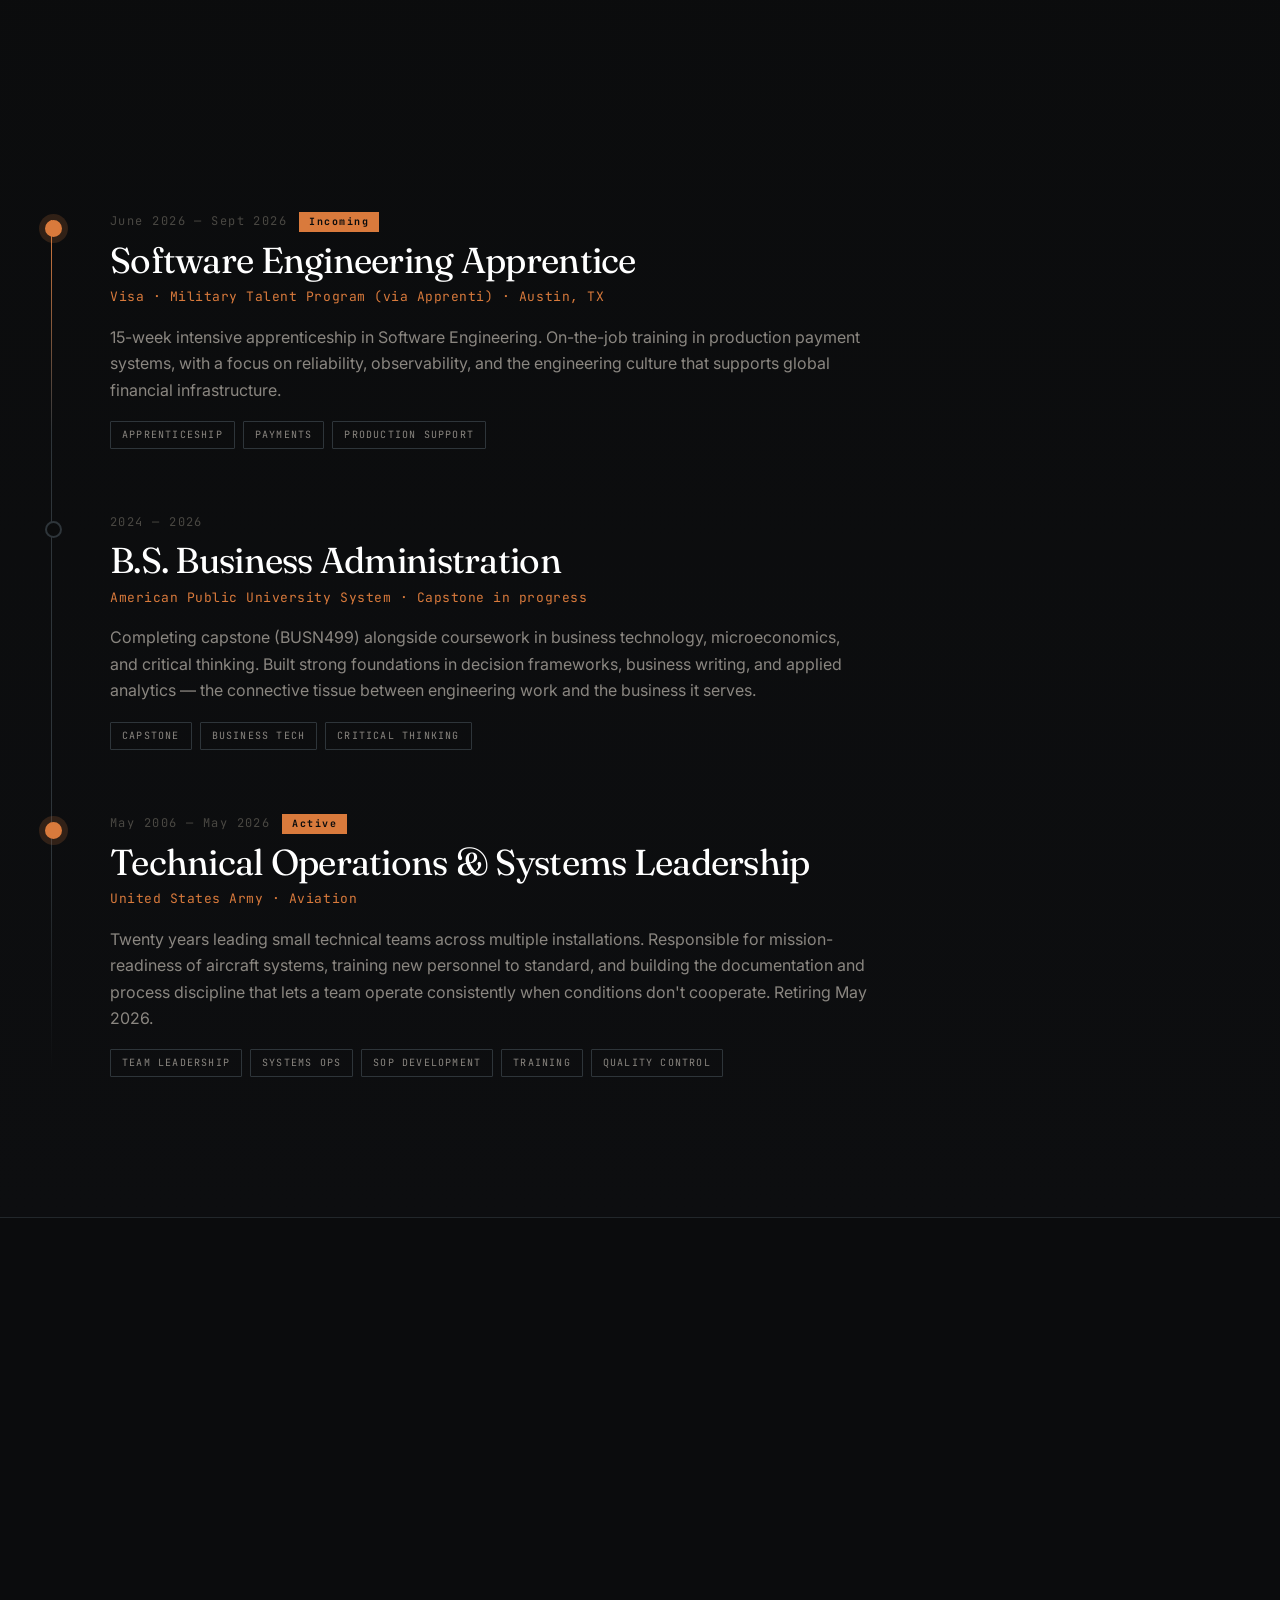
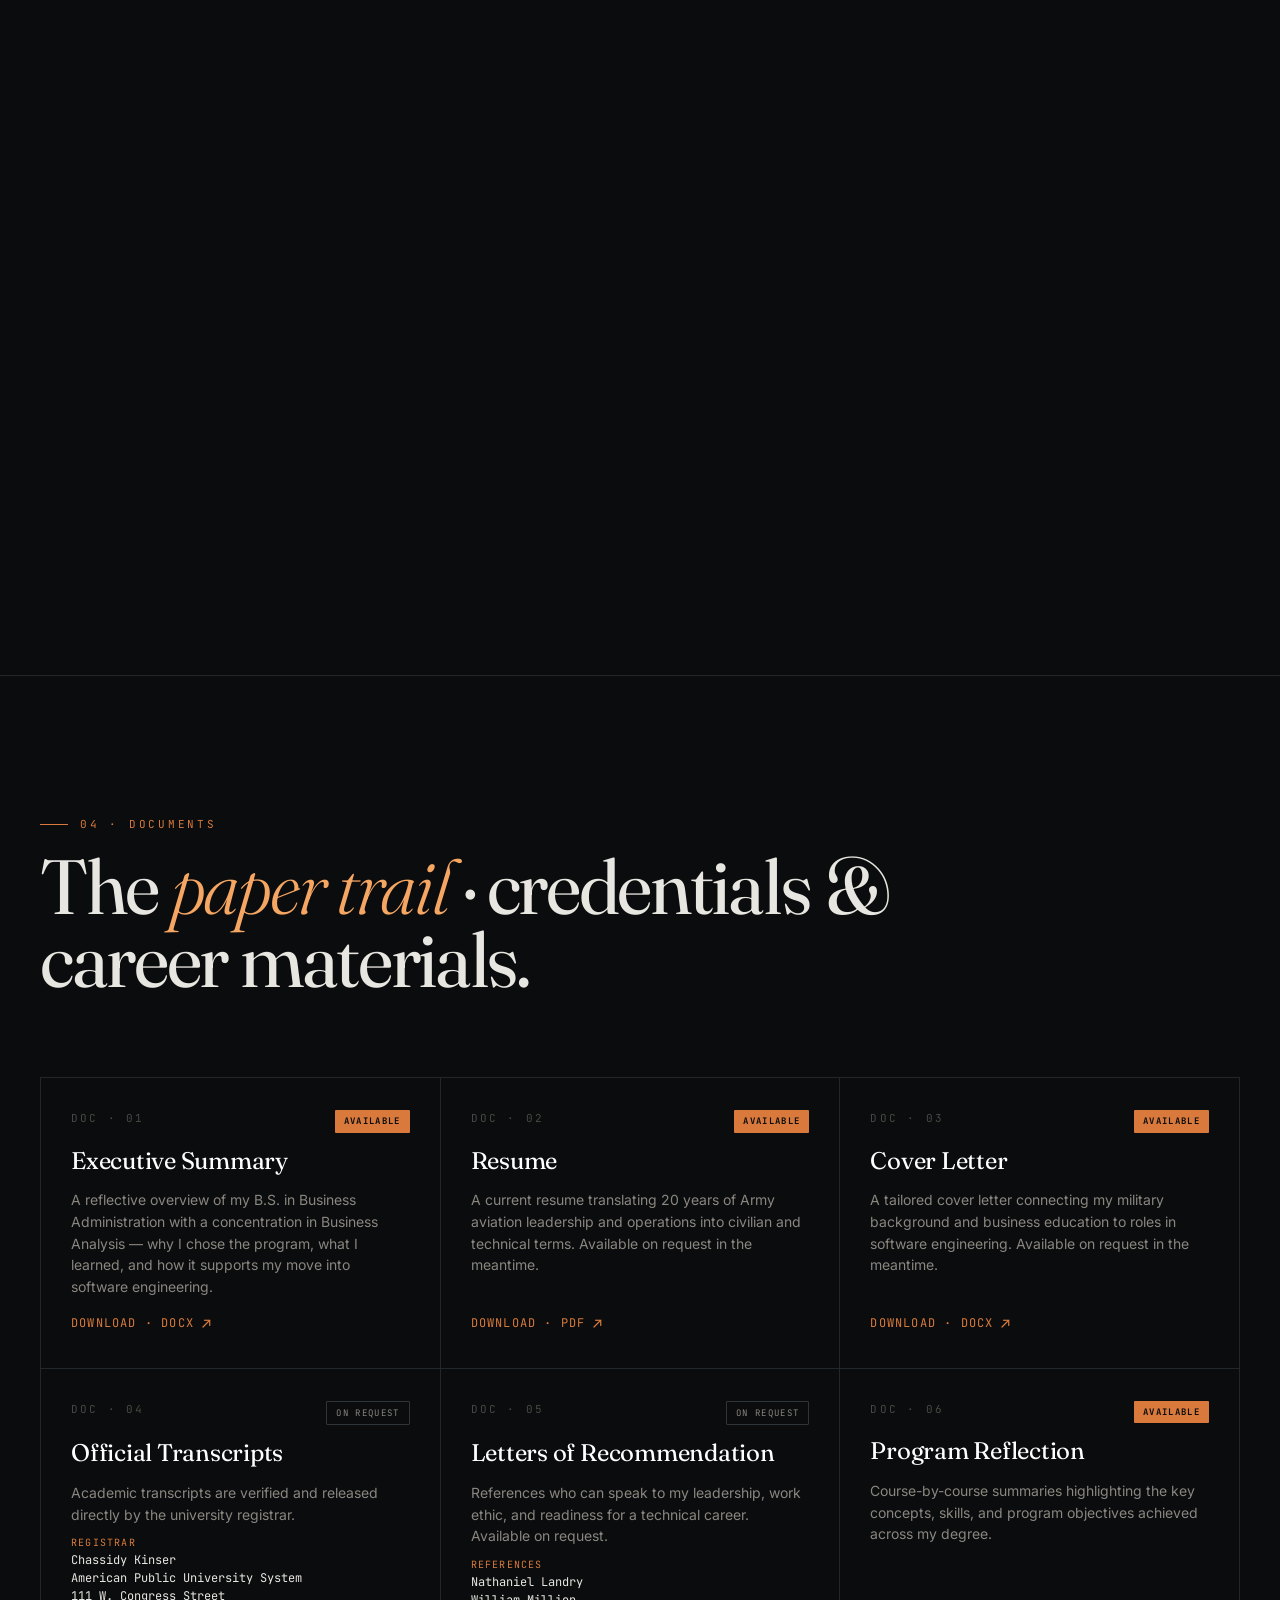
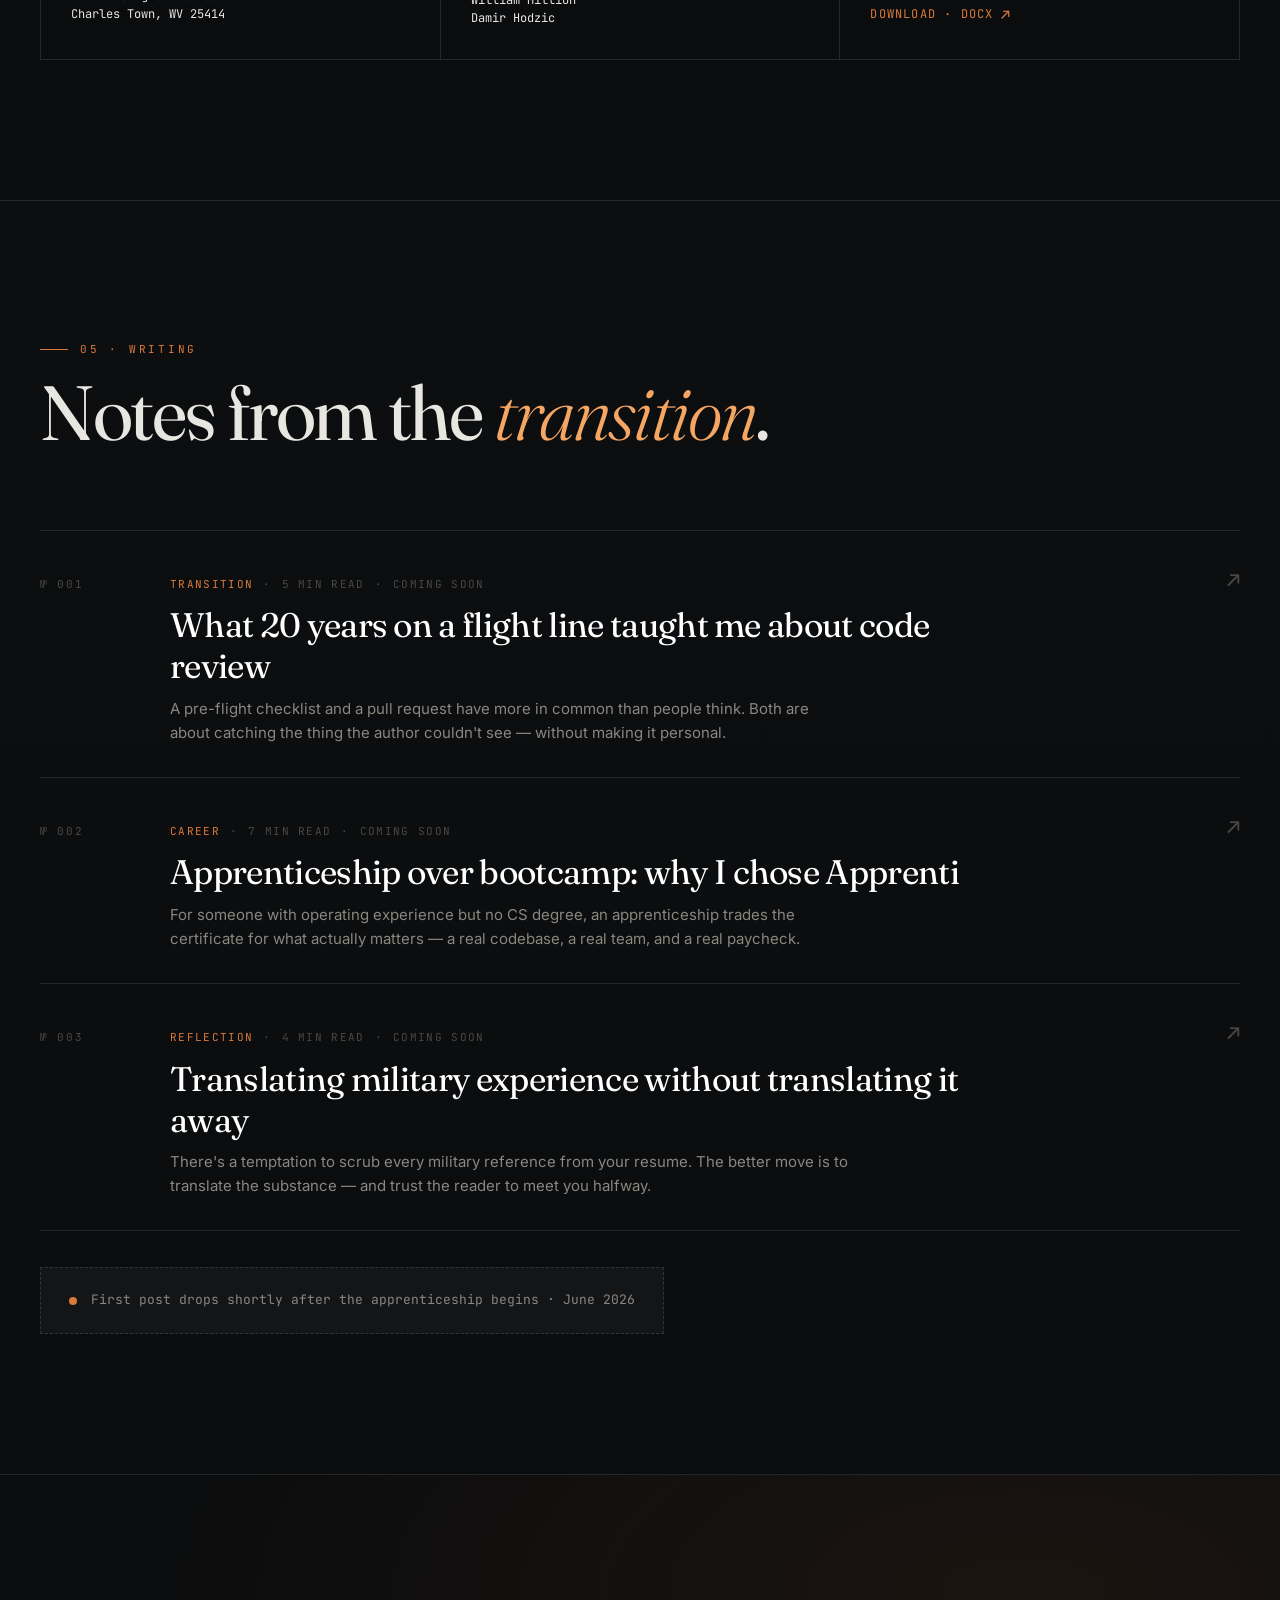
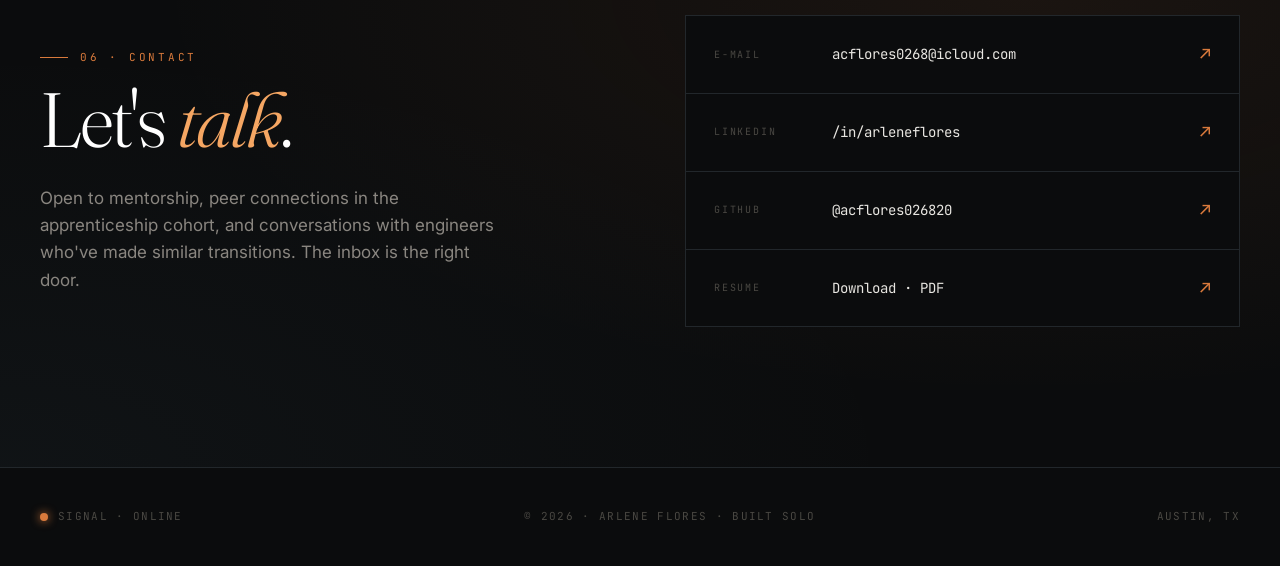
==== commit 1314ba7f: "Fix typo in meta description for clarity" ====
--- a/index.html
+++ b/index.html
@@ -4,7 +4,7 @@
 <meta charset="UTF-8" />
 <meta name="viewport" content="width=device-width, initial-scale=1.0" />
 <title>Arlene Flores — From flightline to engineering</title>
-<meta name="description" content="Veteran transitioning from 20 years of Army aviation operations into software engineering. Apprenticing at Visa." />
+<meta name="description" content="Veteran transitioning from 20 years of Army aviation operations into software engineering. Apprentice at Visa." />
 <link rel="preconnect" href="https://fonts.googleapis.com" />
 <link rel="preconnect" href="https://fonts.gstatic.com" crossorigin />
 <link href="https://fonts.googleapis.com/css2?family=JetBrains+Mono:wght@300;400;500;700&family=Fraunces:opsz,wght@9..144,300;9..144,400;9..144,500;9..144,700;9..144,900&family=Inter:wght@300;400;500;600&display=swap" rel="stylesheet" />
@@ -1202,7 +1202,7 @@
       </p>
     </div>
 
-    <a class="doc-card ready" href="href="Program_Reflection.docx">
+    <a class="doc-card ready" href="Program_Reflection.docx">
       <div class="doc-top">
         <span class="doc-num">DOC · 06</span>
         <span class="doc-status ready">Available</span>
